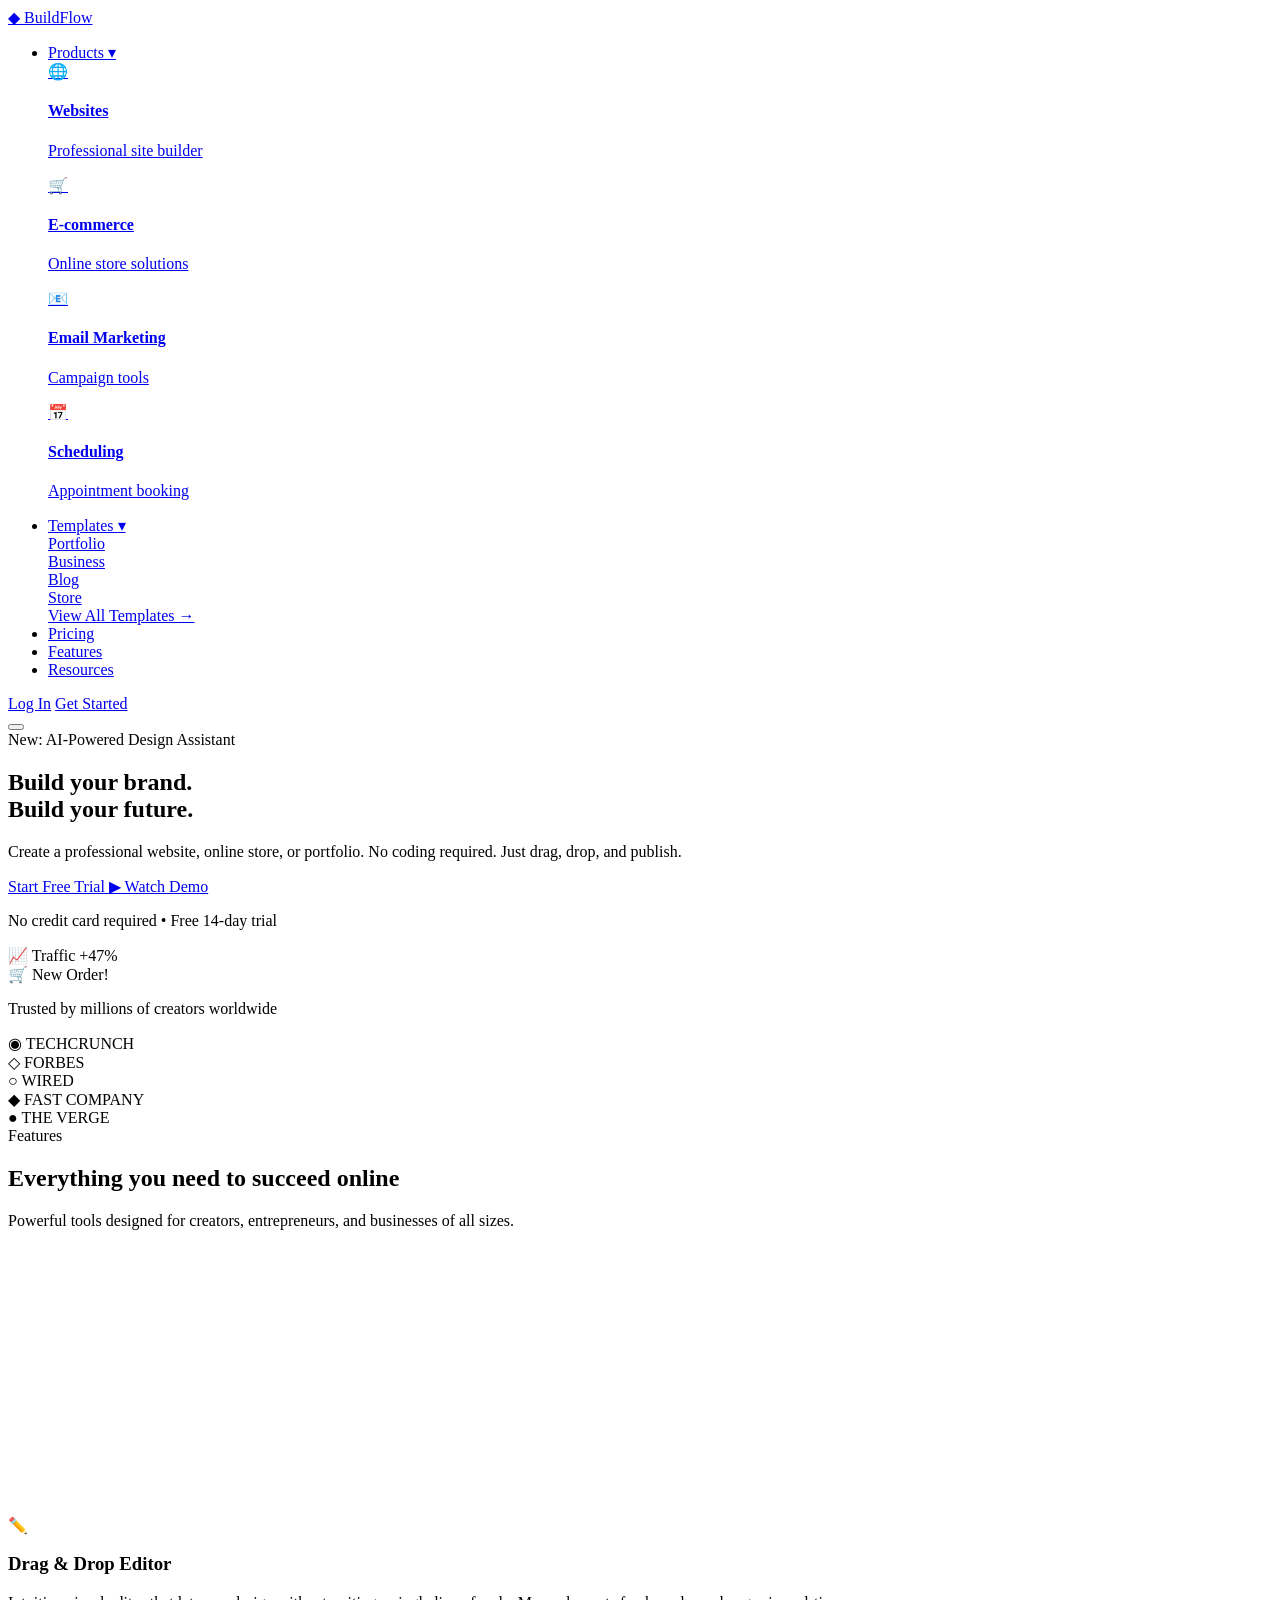
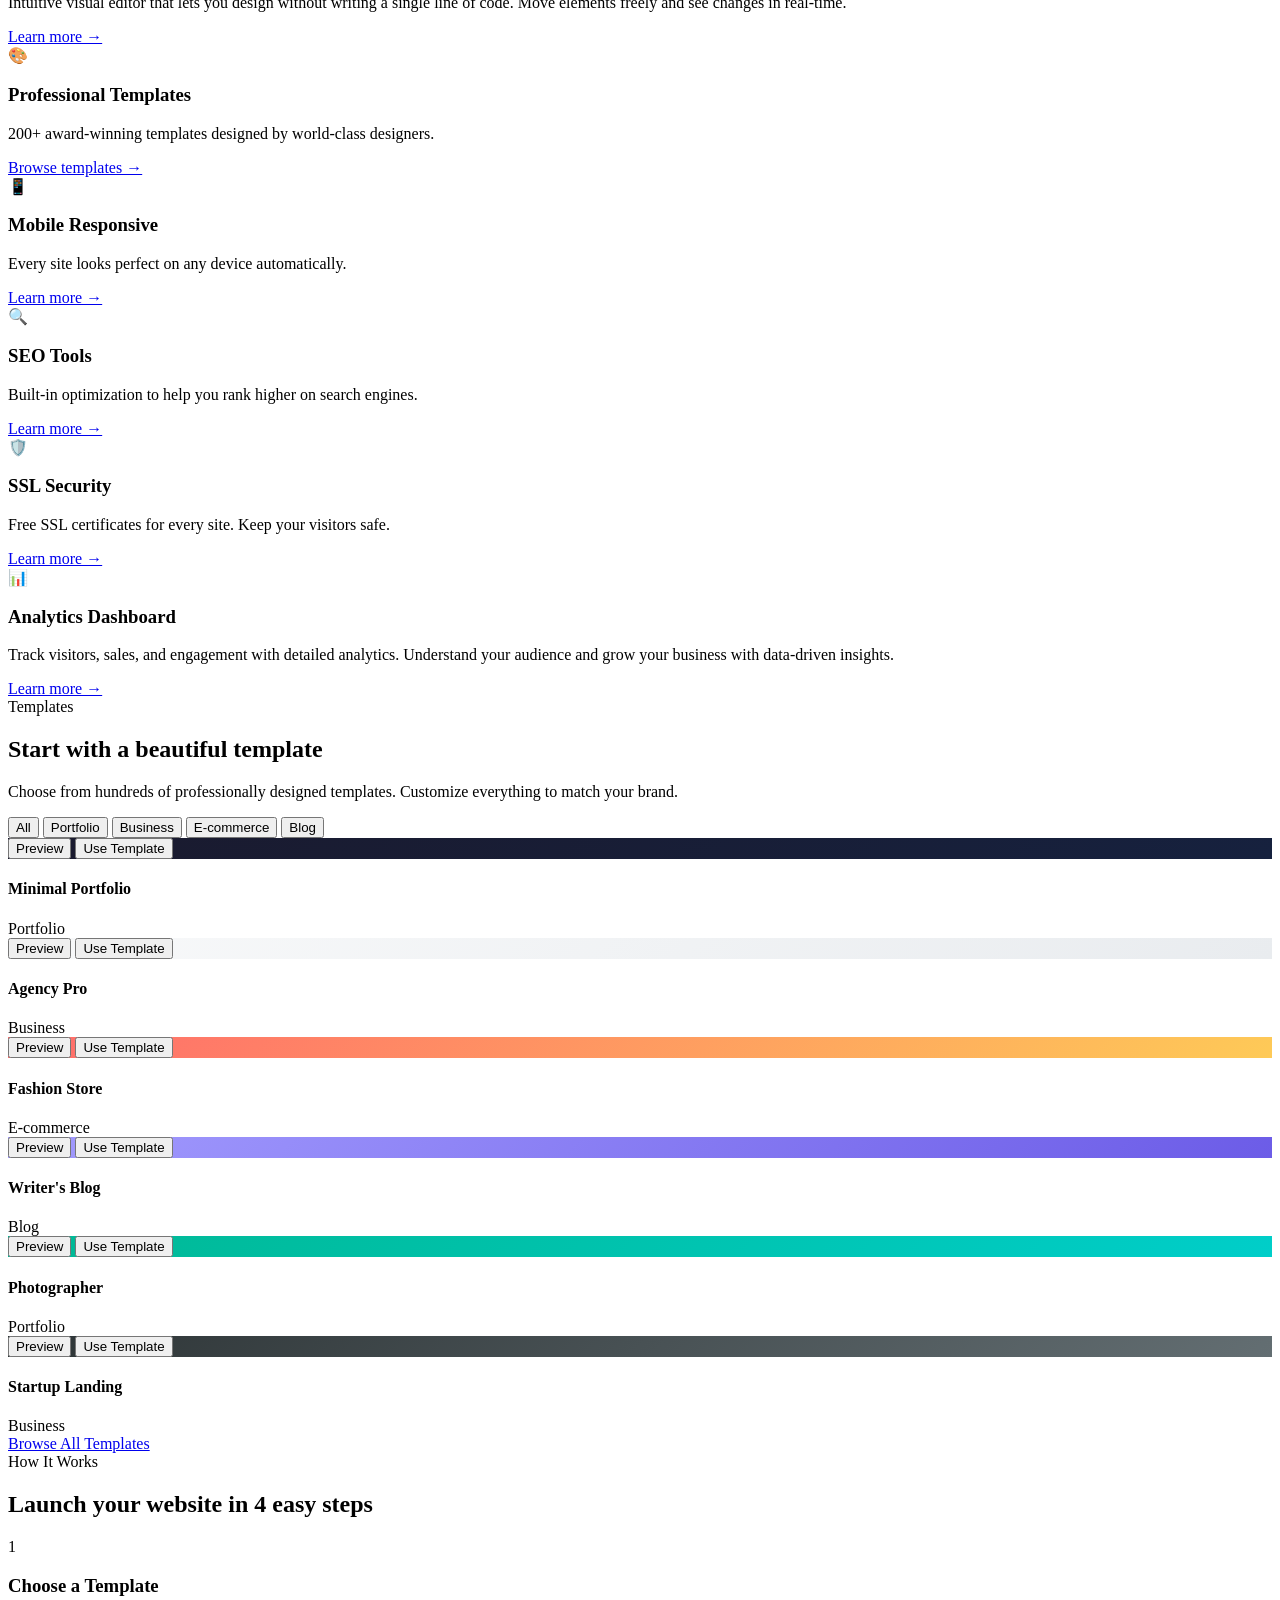
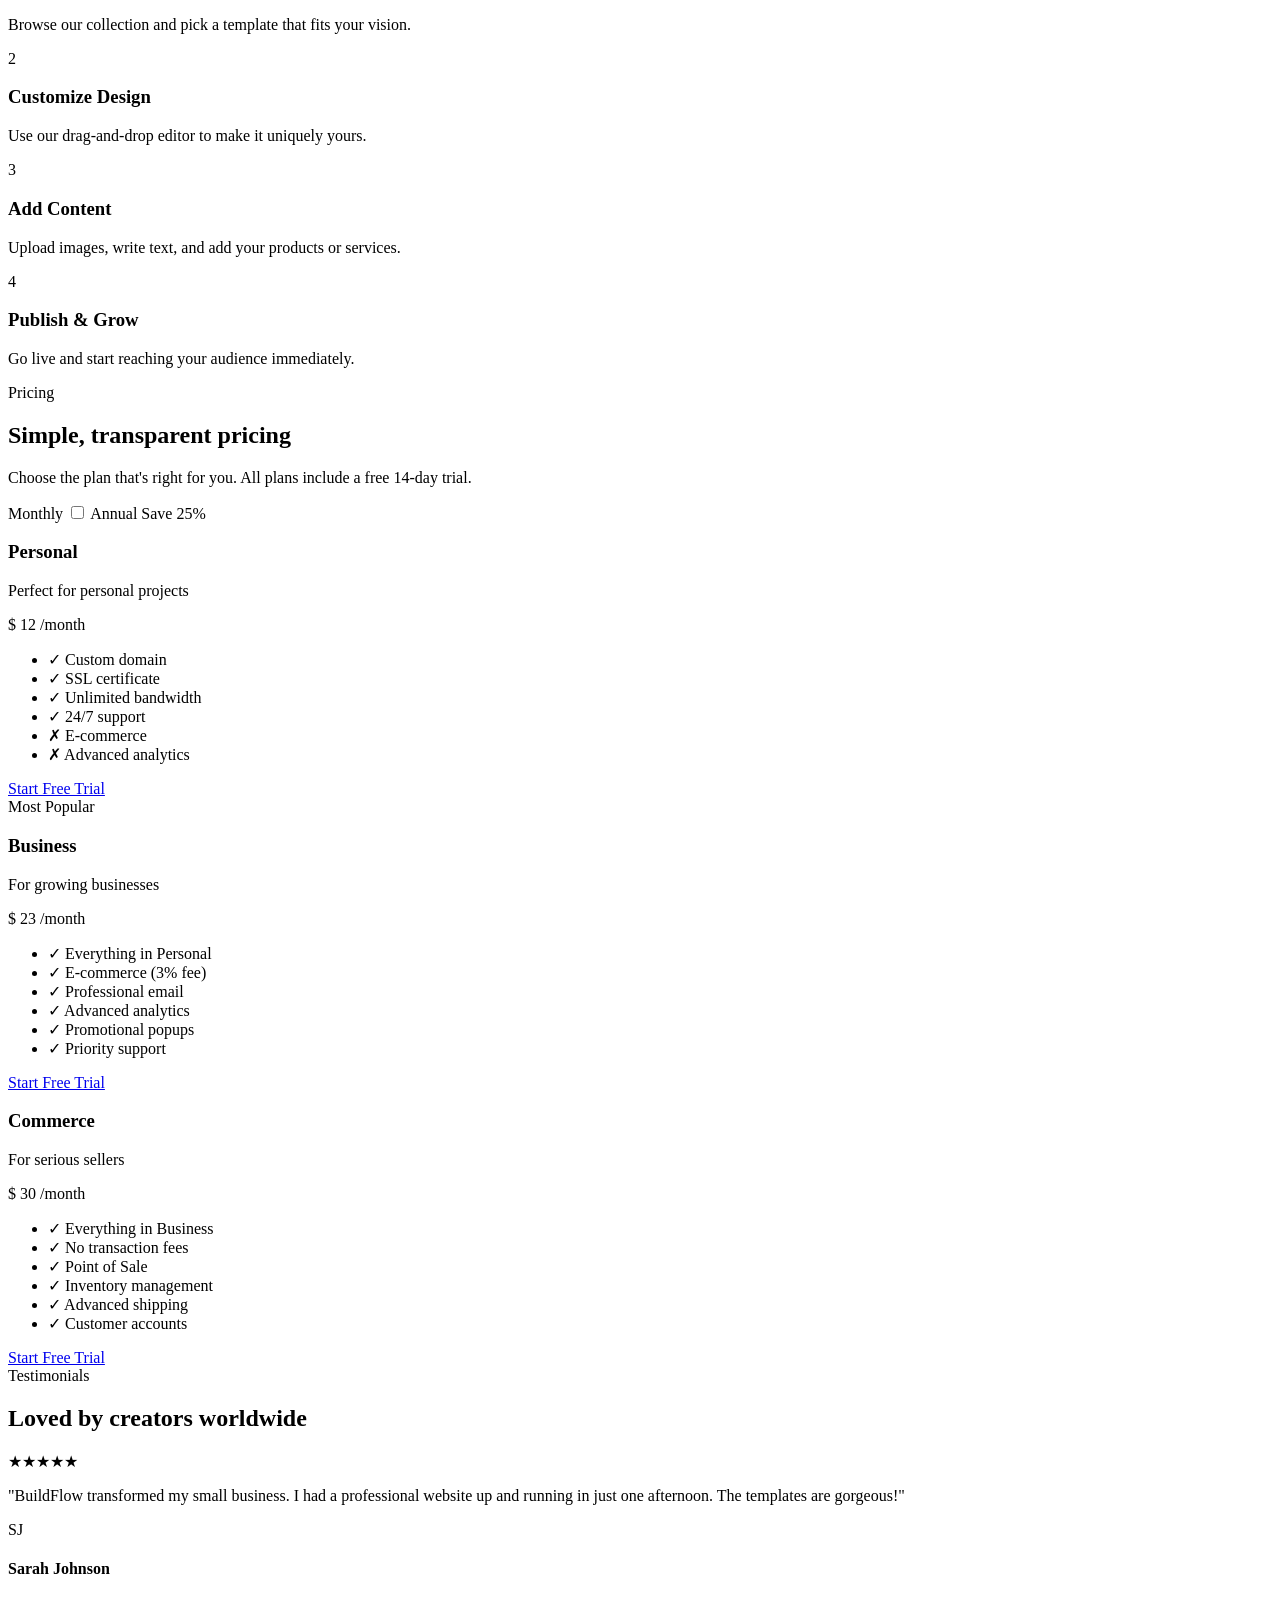
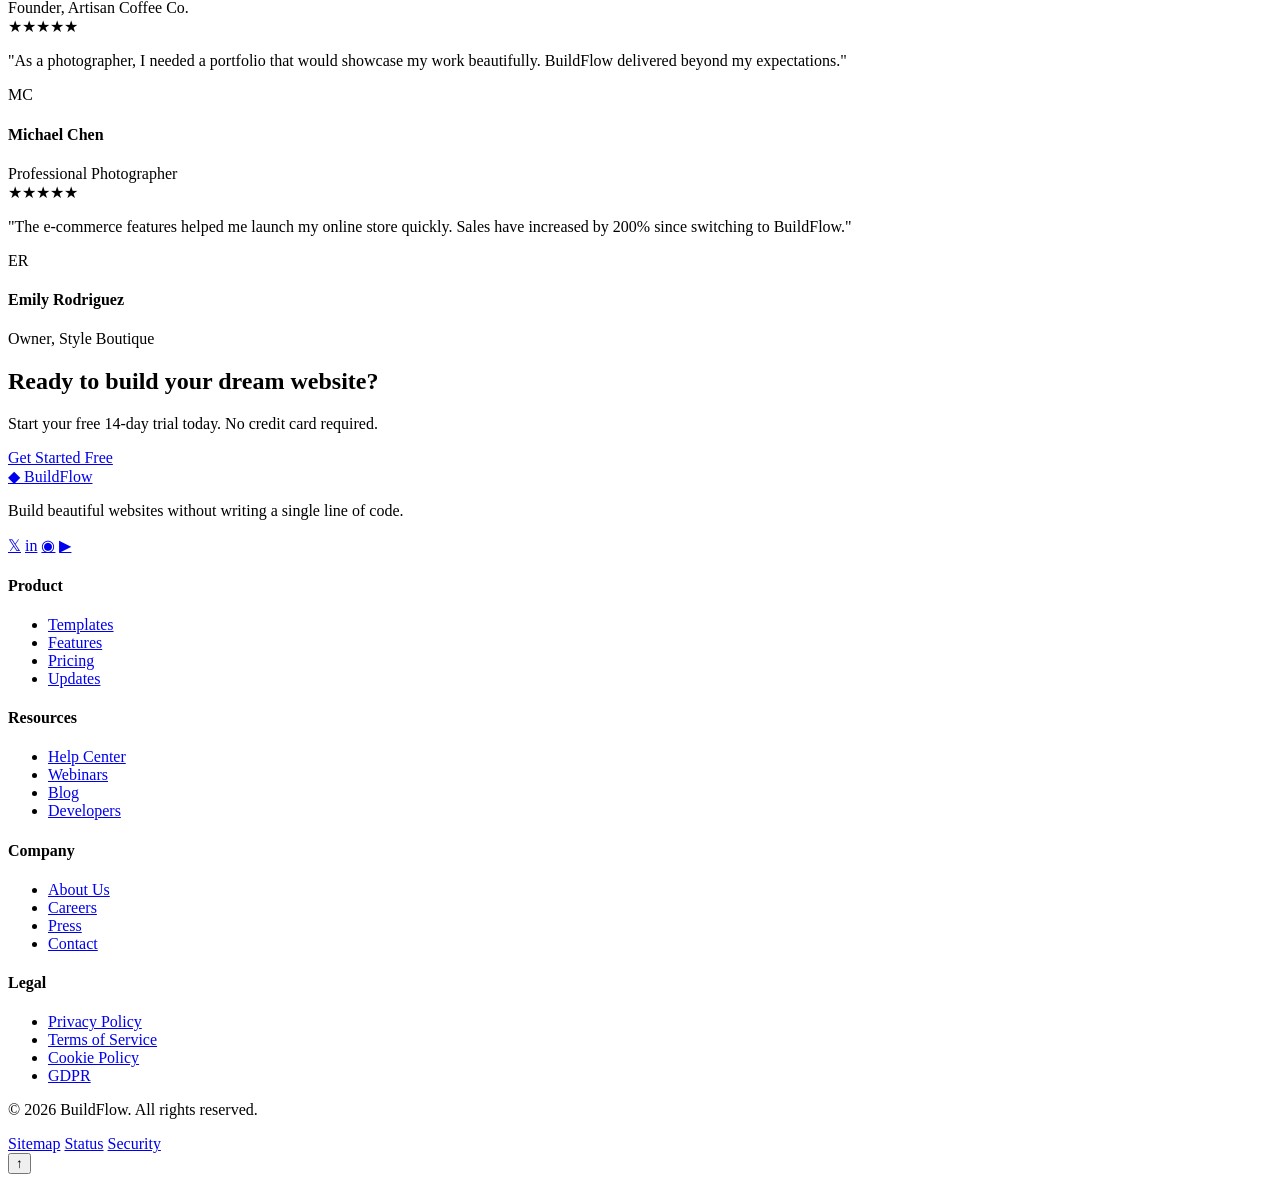
==== index.html @ 5affc34e "Add files via upload" ====
<!DOCTYPE html>
<html lang="en">
<head>
    <meta charset="UTF-8">
    <meta name="viewport" content="width=device-width, initial-scale=1.0">
    <title>BuildFlow — Create Your Website</title>
    <link rel="stylesheet" href="css/styles.css">
    <link rel="preconnect" href="https://fonts.googleapis.com">
    <link rel="preconnect" href="https://fonts.gstatic.com" crossorigin>
    <link href="https://fonts.googleapis.com/css2?family=Inter:wght@300;400;500;600;700;800&display=swap" rel="stylesheet">
</head>
<body>
    <!-- Navigation -->
    <nav class="navbar" id="navbar">
        <div class="nav-container">
            <a href="#" class="logo">
                <span class="logo-icon">◆</span>
                BuildFlow
            </a>
            <ul class="nav-menu" id="nav-menu">
                <li class="nav-item has-dropdown">
                    <a href="#products">Products <span class="arrow">▾</span></a>
                    <div class="dropdown">
                        <div class="dropdown-grid">
                            <a href="#" class="dropdown-item">
                                <span class="dropdown-icon">🌐</span>
                                <div>
                                    <h4>Websites</h4>
                                    <p>Professional site builder</p>
                                </div>
                            </a>
                            <a href="#" class="dropdown-item">
                                <span class="dropdown-icon">🛒</span>
                                <div>
                                    <h4>E-commerce</h4>
                                    <p>Online store solutions</p>
                                </div>
                            </a>
                            <a href="#" class="dropdown-item">
                                <span class="dropdown-icon">📧</span>
                                <div>
                                    <h4>Email Marketing</h4>
                                    <p>Campaign tools</p>
                                </div>
                            </a>
                            <a href="#" class="dropdown-item">
                                <span class="dropdown-icon">📅</span>
                                <div>
                                    <h4>Scheduling</h4>
                                    <p>Appointment booking</p>
                                </div>
                            </a>
                        </div>
                    </div>
                </li>
                <li class="nav-item has-dropdown">
                    <a href="#templates">Templates <span class="arrow">▾</span></a>
                    <div class="dropdown dropdown-templates">
                        <div class="dropdown-grid templates-grid">
                            <a href="#" class="template-thumb">
                                <div class="thumb-img" style="background: linear-gradient(135deg, #667eea, #764ba2);"></div>
                                <span>Portfolio</span>
                            </a>
                            <a href="#" class="template-thumb">
                                <div class="thumb-img" style="background: linear-gradient(135deg, #f093fb, #f5576c);"></div>
                                <span>Business</span>
                            </a>
                            <a href="#" class="template-thumb">
                                <div class="thumb-img" style="background: linear-gradient(135deg, #4facfe, #00f2fe);"></div>
                                <span>Blog</span>
                            </a>
                            <a href="#" class="template-thumb">
                                <div class="thumb-img" style="background: linear-gradient(135deg, #43e97b, #38f9d7);"></div>
                                <span>Store</span>
                            </a>
                        </div>
                        <a href="#templates" class="dropdown-view-all">View All Templates →</a>
                    </div>
                </li>
                <li class="nav-item"><a href="#pricing">Pricing</a></li>
                <li class="nav-item"><a href="#features">Features</a></li>
                <li class="nav-item"><a href="#resources">Resources</a></li>
            </ul>
            <div class="nav-actions">
                <a href="#" class="btn-text">Log In</a>
                <a href="#" class="btn-primary">Get Started</a>
            </div>
            <button class="mobile-toggle" id="mobile-toggle" aria-label="Toggle menu">
                <span></span>
                <span></span>
                <span></span>
            </button>
        </div>
    </nav>

    <!-- Hero Section -->
    <section class="hero" id="hero">
        <div class="hero-bg">
            <div class="hero-gradient"></div>
            <div class="hero-shapes">
                <div class="shape shape-1"></div>
                <div class="shape shape-2"></div>
                <div class="shape shape-3"></div>
            </div>
        </div>
        <div class="hero-container">
            <div class="hero-content">
                <div class="hero-badge">
                    <span class="badge-dot"></span>
                    New: AI-Powered Design Assistant
                </div>
                <h1 class="hero-title">
                    Build your brand.<br>
                    <span class="gradient-text">Build your future.</span>
                </h1>
                <p class="hero-subtitle">
                    Create a professional website, online store, or portfolio. 
                    No coding required. Just drag, drop, and publish.
                </p>
                <div class="hero-cta">
                    <a href="#" class="btn-primary btn-large">
                        Start Free Trial
                    </a>
                    <a href="#" class="btn-secondary btn-large">
                        <span class="play-icon">▶</span> Watch Demo
                    </a>
                </div>
                <p class="hero-note">No credit card required • Free 14-day trial</p>
            </div>
            <div class="hero-visual">
                <div class="browser-mockup">
                    <div class="browser-header">
                        <div class="browser-dots">
                            <span></span><span></span><span></span>
                        </div>
                        <div class="browser-address"></div>
                    </div>
                    <div class="browser-content">
                        <div class="demo-site">
                            <div class="demo-nav"></div>
                            <div class="demo-hero"></div>
                            <div class="demo-grid">
                                <div class="demo-card"></div>
                                <div class="demo-card"></div>
                                <div class="demo-card"></div>
                            </div>
                        </div>
                    </div>
                </div>
                <div class="floating-card card-1">
                    <span class="card-icon">📈</span>
                    <span class="card-text">Traffic +47%</span>
                </div>
                <div class="floating-card card-2">
                    <span class="card-icon">🛒</span>
                    <span class="card-text">New Order!</span>
                </div>
            </div>
        </div>
        <div class="scroll-indicator">
            <div class="mouse">
                <div class="wheel"></div>
            </div>
        </div>
    </section>

    <!-- Brands Section -->
    <section class="brands">
        <div class="container">
            <p class="brands-title">Trusted by millions of creators worldwide</p>
            <div class="brands-grid">
                <div class="brand-item">
                    <span class="brand-logo">◉ TECHCRUNCH</span>
                </div>
                <div class="brand-item">
                    <span class="brand-logo">◇ FORBES</span>
                </div>
                <div class="brand-item">
                    <span class="brand-logo">○ WIRED</span>
                </div>
                <div class="brand-item">
                    <span class="brand-logo">◆ FAST COMPANY</span>
                </div>
                <div class="brand-item">
                    <span class="brand-logo">● THE VERGE</span>
                </div>
            </div>
        </div>
    </section>

    <!-- Features Section -->
    <section class="features" id="features">
        <div class="container">
            <div class="section-header">
                <span class="section-label">Features</span>
                <h2 class="section-title">Everything you need to succeed online</h2>
                <p class="section-subtitle">
                    Powerful tools designed for creators, entrepreneurs, and businesses of all sizes.
                </p>
            </div>
            <div class="features-grid">
                <div class="feature-card feature-large">
                    <div class="feature-visual">
                        <div class="visual-editor">
                            <div class="editor-sidebar"></div>
                            <div class="editor-canvas">
                                <div class="canvas-block" style="height: 40px;"></div>
                                <div class="canvas-block" style="height: 80px; width: 60%;"></div>
                                <div class="canvas-block" style="height: 120px;"></div>
                                <div class="canvas-block" style="height: 30px; width: 40%;"></div>
                            </div>
                        </div>
                    </div>
                    <div class="feature-content">
                        <span class="feature-icon">✏️</span>
                        <h3>Drag & Drop Editor</h3>
                        <p>Intuitive visual editor that lets you design without writing a single line of code. Move elements freely and see changes in real-time.</p>
                        <a href="#" class="feature-link">Learn more →</a>
                    </div>
                </div>
                <div class="feature-card">
                    <div class="feature-icon">🎨</div>
                    <h3>Professional Templates</h3>
                    <p>200+ award-winning templates designed by world-class designers.</p>
                    <a href="#" class="feature-link">Browse templates →</a>
                </div>
                <div class="feature-card">
                    <div class="feature-icon">📱</div>
                    <h3>Mobile Responsive</h3>
                    <p>Every site looks perfect on any device automatically.</p>
                    <a href="#" class="feature-link">Learn more →</a>
                </div>
                <div class="feature-card">
                    <div class="feature-icon">🔍</div>
                    <h3>SEO Tools</h3>
                    <p>Built-in optimization to help you rank higher on search engines.</p>
                    <a href="#" class="feature-link">Learn more →</a>
                </div>
                <div class="feature-card">
                    <div class="feature-icon">🛡️</div>
                    <h3>SSL Security</h3>
                    <p>Free SSL certificates for every site. Keep your visitors safe.</p>
                    <a href="#" class="feature-link">Learn more →</a>
                </div>
                <div class="feature-card feature-large">
                    <div class="feature-content">
                        <span class="feature-icon">📊</span>
                        <h3>Analytics Dashboard</h3>
                        <p>Track visitors, sales, and engagement with detailed analytics. Understand your audience and grow your business with data-driven insights.</p>
                        <a href="#" class="feature-link">Learn more →</a>
                    </div>
                    <div class="feature-visual">
                        <div class="analytics-preview">
                            <div class="analytics-header">
                                <span></span><span></span><span></span>
                            </div>
                            <div class="analytics-chart">
                                <div class="bar" style="height: 40%;"></div>
                                <div class="bar" style="height: 60%;"></div>
                                <div class="bar" style="height: 45%;"></div>
                                <div class="bar" style="height: 80%;"></div>
                                <div class="bar" style="height: 65%;"></div>
                                <div class="bar" style="height: 90%;"></div>
                                <div class="bar" style="height: 75%;"></div>
                            </div>
                        </div>
                    </div>
                </div>
            </div>
        </div>
    </section>

    <!-- Templates Section -->
    <section class="templates" id="templates">
        <div class="container">
            <div class="section-header">
                <span class="section-label">Templates</span>
                <h2 class="section-title">Start with a beautiful template</h2>
                <p class="section-subtitle">
                    Choose from hundreds of professionally designed templates. Customize everything to match your brand.
                </p>
            </div>
            <div class="templates-filter">
                <button class="filter-btn active" data-filter="all">All</button>
                <button class="filter-btn" data-filter="portfolio">Portfolio</button>
                <button class="filter-btn" data-filter="business">Business</button>
                <button class="filter-btn" data-filter="ecommerce">E-commerce</button>
                <button class="filter-btn" data-filter="blog">Blog</button>
            </div>
            <div class="templates-grid">
                <div class="template-card" data-category="portfolio">
                    <div class="template-preview" style="background: linear-gradient(135deg, #1a1a2e, #16213e);">
                        <div class="template-overlay">
                            <button class="btn-preview">Preview</button>
                            <button class="btn-use">Use Template</button>
                        </div>
                    </div>
                    <div class="template-info">
                        <h4>Minimal Portfolio</h4>
                        <span>Portfolio</span>
                    </div>
                </div>
                <div class="template-card" data-category="business">
                    <div class="template-preview" style="background: linear-gradient(135deg, #f8f9fa, #e9ecef);">
                        <div class="template-overlay">
                            <button class="btn-preview">Preview</button>
                            <button class="btn-use">Use Template</button>
                        </div>
                    </div>
                    <div class="template-info">
                        <h4>Agency Pro</h4>
                        <span>Business</span>
                    </div>
                </div>
                <div class="template-card" data-category="ecommerce">
                    <div class="template-preview" style="background: linear-gradient(135deg, #ff6b6b, #feca57);">
                        <div class="template-overlay">
                            <button class="btn-preview">Preview</button>
                            <button class="btn-use">Use Template</button>
                        </div>
                    </div>
                    <div class="template-info">
                        <h4>Fashion Store</h4>
                        <span>E-commerce</span>
                    </div>
                </div>
                <div class="template-card" data-category="blog">
                    <div class="template-preview" style="background: linear-gradient(135deg, #a29bfe, #6c5ce7);">
                        <div class="template-overlay">
                            <button class="btn-preview">Preview</button>
                            <button class="btn-use">Use Template</button>
                        </div>
                    </div>
                    <div class="template-info">
                        <h4>Writer's Blog</h4>
                        <span>Blog</span>
                    </div>
                </div>
                <div class="template-card" data-category="portfolio">
                    <div class="template-preview" style="background: linear-gradient(135deg, #00b894, #00cec9);">
                        <div class="template-overlay">
                            <button class="btn-preview">Preview</button>
                            <button class="btn-use">Use Template</button>
                        </div>
                    </div>
                    <div class="template-info">
                        <h4>Photographer</h4>
                        <span>Portfolio</span>
                    </div>
                </div>
                <div class="template-card" data-category="business">
                    <div class="template-preview" style="background: linear-gradient(135deg, #2d3436, #636e72);">
                        <div class="template-overlay">
                            <button class="btn-preview">Preview</button>
                            <button class="btn-use">Use Template</button>
                        </div>
                    </div>
                    <div class="template-info">
                        <h4>Startup Landing</h4>
                        <span>Business</span>
                    </div>
                </div>
            </div>
            <div class="templates-cta">
                <a href="#" class="btn-secondary btn-large">Browse All Templates</a>
            </div>
        </div>
    </section>

    <!-- How It Works -->
    <section class="how-it-works">
        <div class="container">
            <div class="section-header">
                <span class="section-label">How It Works</span>
                <h2 class="section-title">Launch your website in 4 easy steps</h2>
            </div>
            <div class="steps-grid">
                <div class="step-card">
                    <div class="step-number">1</div>
                    <h3>Choose a Template</h3>
                    <p>Browse our collection and pick a template that fits your vision.</p>
                </div>
                <div class="step-card">
                    <div class="step-number">2</div>
                    <h3>Customize Design</h3>
                    <p>Use our drag-and-drop editor to make it uniquely yours.</p>
                </div>
                <div class="step-card">
                    <div class="step-number">3</div>
                    <h3>Add Content</h3>
                    <p>Upload images, write text, and add your products or services.</p>
                </div>
                <div class="step-card">
                    <div class="step-number">4</div>
                    <h3>Publish & Grow</h3>
                    <p>Go live and start reaching your audience immediately.</p>
                </div>
            </div>
        </div>
    </section>

    <!-- Pricing Section -->
    <section class="pricing" id="pricing">
        <div class="container">
            <div class="section-header">
                <span class="section-label">Pricing</span>
                <h2 class="section-title">Simple, transparent pricing</h2>
                <p class="section-subtitle">
                    Choose the plan that's right for you. All plans include a free 14-day trial.
                </p>
            </div>
            <div class="pricing-toggle">
                <span class="toggle-label">Monthly</span>
                <label class="toggle-switch">
                    <input type="checkbox" id="billing-toggle">
                    <span class="toggle-slider"></span>
                </label>
                <span class="toggle-label">Annual <span class="save-badge">Save 25%</span></span>
            </div>
            <div class="pricing-grid">
                <div class="pricing-card">
                    <div class="pricing-header">
                        <h3>Personal</h3>
                        <p>Perfect for personal projects</p>
                    </div>
                    <div class="pricing-price">
                        <span class="currency">$</span>
                        <span class="amount" data-monthly="16" data-annual="12">12</span>
                        <span class="period">/month</span>
                    </div>
                    <ul class="pricing-features">
                        <li><span class="check">✓</span> Custom domain</li>
                        <li><span class="check">✓</span> SSL certificate</li>
                        <li><span class="check">✓</span> Unlimited bandwidth</li>
                        <li><span class="check">✓</span> 24/7 support</li>
                        <li class="disabled"><span class="x">✗</span> E-commerce</li>
                        <li class="disabled"><span class="x">✗</span> Advanced analytics</li>
                    </ul>
                    <a href="#" class="btn-outline btn-full">Start Free Trial</a>
                </div>
                <div class="pricing-card popular">
                    <div class="popular-badge">Most Popular</div>
                    <div class="pricing-header">
                        <h3>Business</h3>
                        <p>For growing businesses</p>
                    </div>
                    <div class="pricing-price">
                        <span class="currency">$</span>
                        <span class="amount" data-monthly="26" data-annual="23">23</span>
                        <span class="period">/month</span>
                    </div>
                    <ul class="pricing-features">
                        <li><span class="check">✓</span> Everything in Personal</li>
                        <li><span class="check">✓</span> E-commerce (3% fee)</li>
                        <li><span class="check">✓</span> Professional email</li>
                        <li><span class="check">✓</span> Advanced analytics</li>
                        <li><span class="check">✓</span> Promotional popups</li>
                        <li><span class="check">✓</span> Priority support</li>
                    </ul>
                    <a href="#" class="btn-primary btn-full">Start Free Trial</a>
                </div>
                <div class="pricing-card">
                    <div class="pricing-header">
                        <h3>Commerce</h3>
                        <p>For serious sellers</p>
                    </div>
                    <div class="pricing-price">
                        <span class="currency">$</span>
                        <span class="amount" data-monthly="40" data-annual="30">30</span>
                        <span class="period">/month</span>
                    </div>
                    <ul class="pricing-features">
                        <li><span class="check">✓</span> Everything in Business</li>
                        <li><span class="check">✓</span> No transaction fees</li>
                        <li><span class="check">✓</span> Point of Sale</li>
                        <li><span class="check">✓</span> Inventory management</li>
                        <li><span class="check">✓</span> Advanced shipping</li>
                        <li><span class="check">✓</span> Customer accounts</li>
                    </ul>
                    <a href="#" class="btn-outline btn-full">Start Free Trial</a>
                </div>
            </div>
        </div>
    </section>

    <!-- Testimonials -->
    <section class="testimonials">
        <div class="container">
            <div class="section-header">
                <span class="section-label">Testimonials</span>
                <h2 class="section-title">Loved by creators worldwide</h2>
            </div>
            <div class="testimonials-slider" id="testimonials-slider">
                <div class="testimonial-card active">
                    <div class="testimonial-content">
                        <div class="stars">★★★★★</div>
                        <p>"BuildFlow transformed my small business. I had a professional website up and running in just one afternoon. The templates are gorgeous!"</p>
                    </div>
                    <div class="testimonial-author">
                        <div class="author-avatar">SJ</div>
                        <div class="author-info">
                            <h4>Sarah Johnson</h4>
                            <span>Founder, Artisan Coffee Co.</span>
                        </div>
                    </div>
                </div>
                <div class="testimonial-card">
                    <div class="testimonial-content">
                        <div class="stars">★★★★★</div>
                        <p>"As a photographer, I needed a portfolio that would showcase my work beautifully. BuildFlow delivered beyond my expectations."</p>
                    </div>
                    <div class="testimonial-author">
                        <div class="author-avatar">MC</div>
                        <div class="author-info">
                            <h4>Michael Chen</h4>
                            <span>Professional Photographer</span>
                        </div>
                    </div>
                </div>
                <div class="testimonial-card">
                    <div class="testimonial-content">
                        <div class="stars">★★★★★</div>
                        <p>"The e-commerce features helped me launch my online store quickly. Sales have increased by 200% since switching to BuildFlow."</p>
                    </div>
                    <div class="testimonial-author">
                        <div class="author-avatar">ER</div>
                        <div class="author-info">
                            <h4>Emily Rodriguez</h4>
                            <span>Owner, Style Boutique</span>
                        </div>
                    </div>
                </div>
            </div>
            <div class="testimonial-dots">
                <span class="dot active" data-index="0"></span>
                <span class="dot" data-index="1"></span>
                <span class="dot" data-index="2"></span>
            </div>
        </div>
    </section>

    <!-- CTA Section -->
    <section class="cta-section">
        <div class="container">
            <div class="cta-content">
                <h2>Ready to build your dream website?</h2>
                <p>Start your free 14-day trial today. No credit card required.</p>
                <a href="#" class="btn-primary btn-large">Get Started Free</a>
            </div>
        </div>
    </section>

    <!-- Footer -->
    <footer class="footer">
        <div class="container">
            <div class="footer-grid">
                <div class="footer-brand">
                    <a href="#" class="logo">
                        <span class="logo-icon">◆</span>
                        BuildFlow
                    </a>
                    <p>Build beautiful websites without writing a single line of code.</p>
                    <div class="social-links">
                        <a href="#" aria-label="Twitter">𝕏</a>
                        <a href="#" aria-label="LinkedIn">in</a>
                        <a href="#" aria-label="Instagram">◉</a>
                        <a href="#" aria-label="YouTube">▶</a>
                    </div>
                </div>
                <div class="footer-links">
                    <h4>Product</h4>
                    <ul>
                        <li><a href="#">Templates</a></li>
                        <li><a href="#">Features</a></li>
                        <li><a href="#">Pricing</a></li>
                        <li><a href="#">Updates</a></li>
                    </ul>
                </div>
                <div class="footer-links">
                    <h4>Resources</h4>
                    <ul>
                        <li><a href="#">Help Center</a></li>
                        <li><a href="#">Webinars</a></li>
                        <li><a href="#">Blog</a></li>
                        <li><a href="#">Developers</a></li>
                    </ul>
                </div>
                <div class="footer-links">
                    <h4>Company</h4>
                    <ul>
                        <li><a href="#">About Us</a></li>
                        <li><a href="#">Careers</a></li>
                        <li><a href="#">Press</a></li>
                        <li><a href="#">Contact</a></li>
                    </ul>
                </div>
                <div class="footer-links">
                    <h4>Legal</h4>
                    <ul>
                        <li><a href="#">Privacy Policy</a></li>
                        <li><a href="#">Terms of Service</a></li>
                        <li><a href="#">Cookie Policy</a></li>
                        <li><a href="#">GDPR</a></li>
                    </ul>
                </div>
            </div>
            <div class="footer-bottom">
                <p>&copy; 2026 BuildFlow. All rights reserved.</p>
                <div class="footer-bottom-links">
                    <a href="#">Sitemap</a>
                    <a href="#">Status</a>
                    <a href="#">Security</a>
                </div>
            </div>
        </div>
    </footer>

    <!-- Back to Top Button -->
    <button class="back-to-top" id="back-to-top" aria-label="Back to top">↑</button>

    <script src="js/main.js"></script>
</body>
</html>
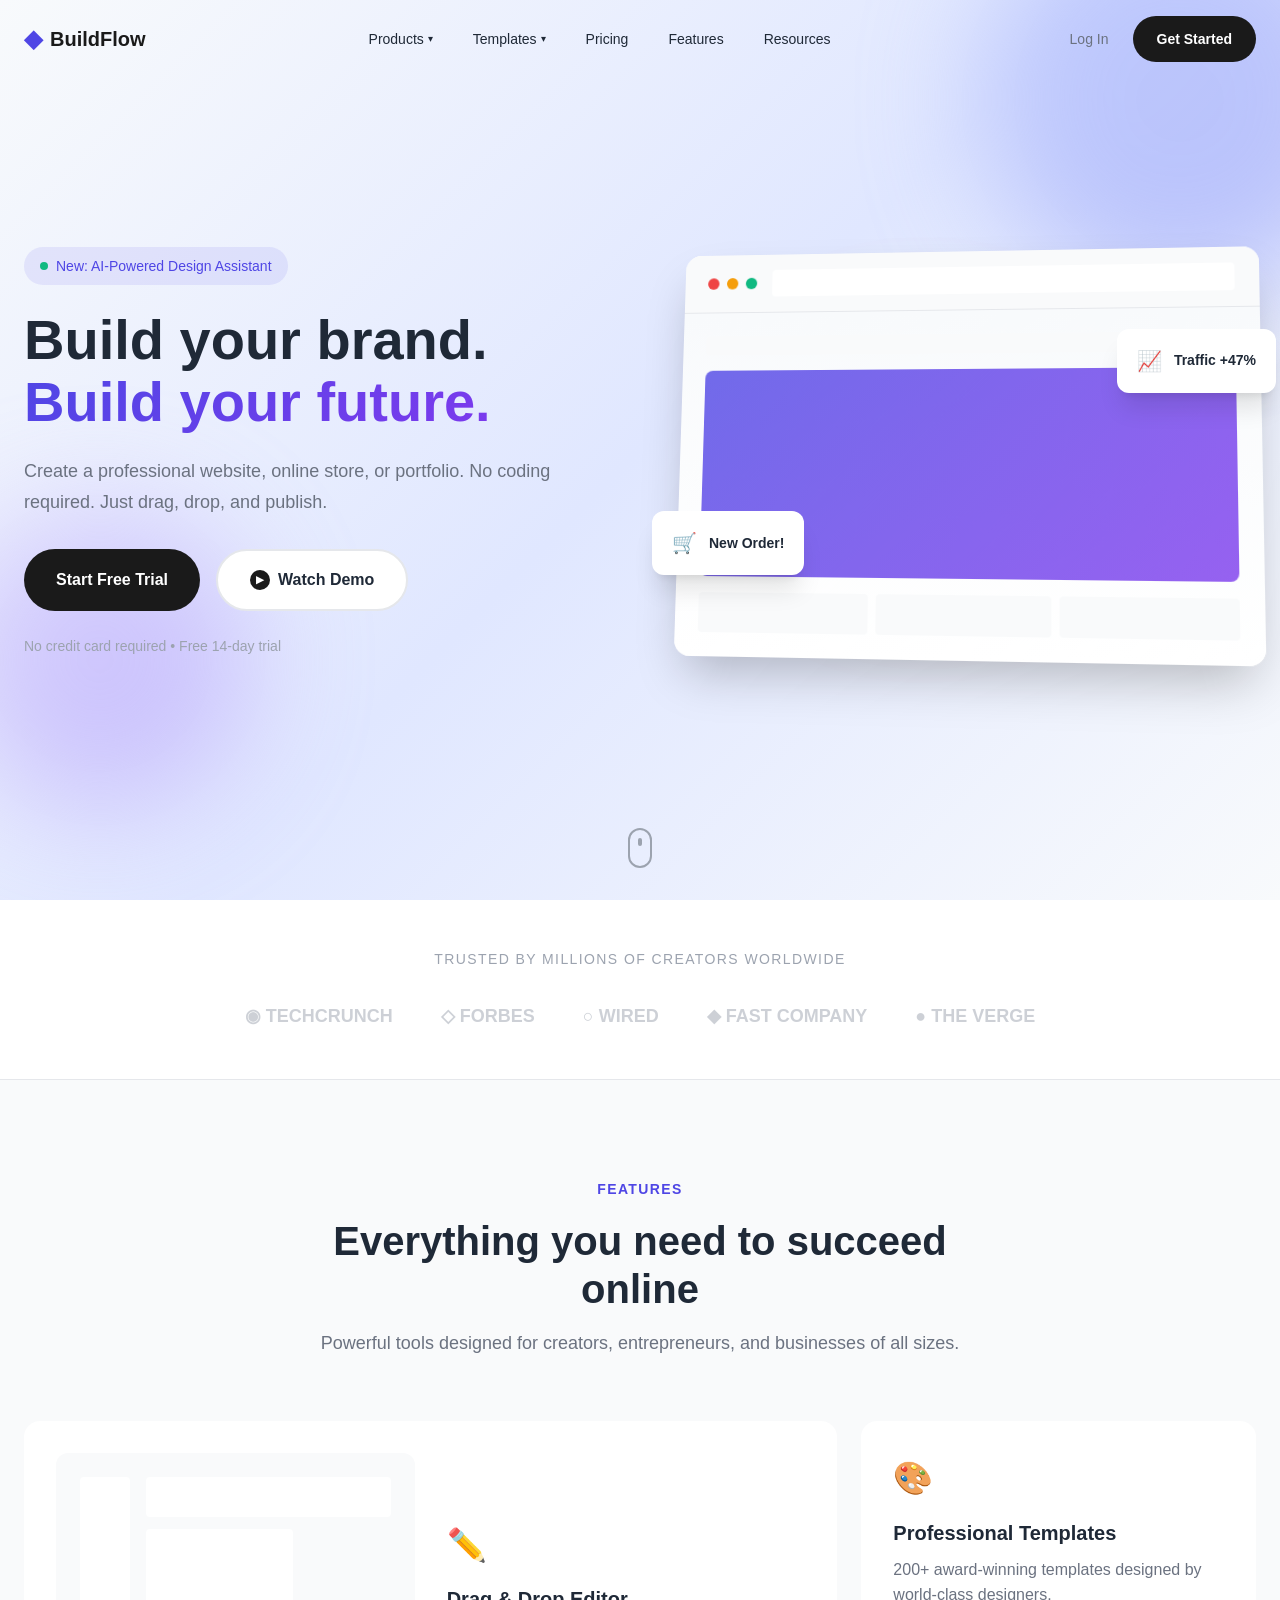
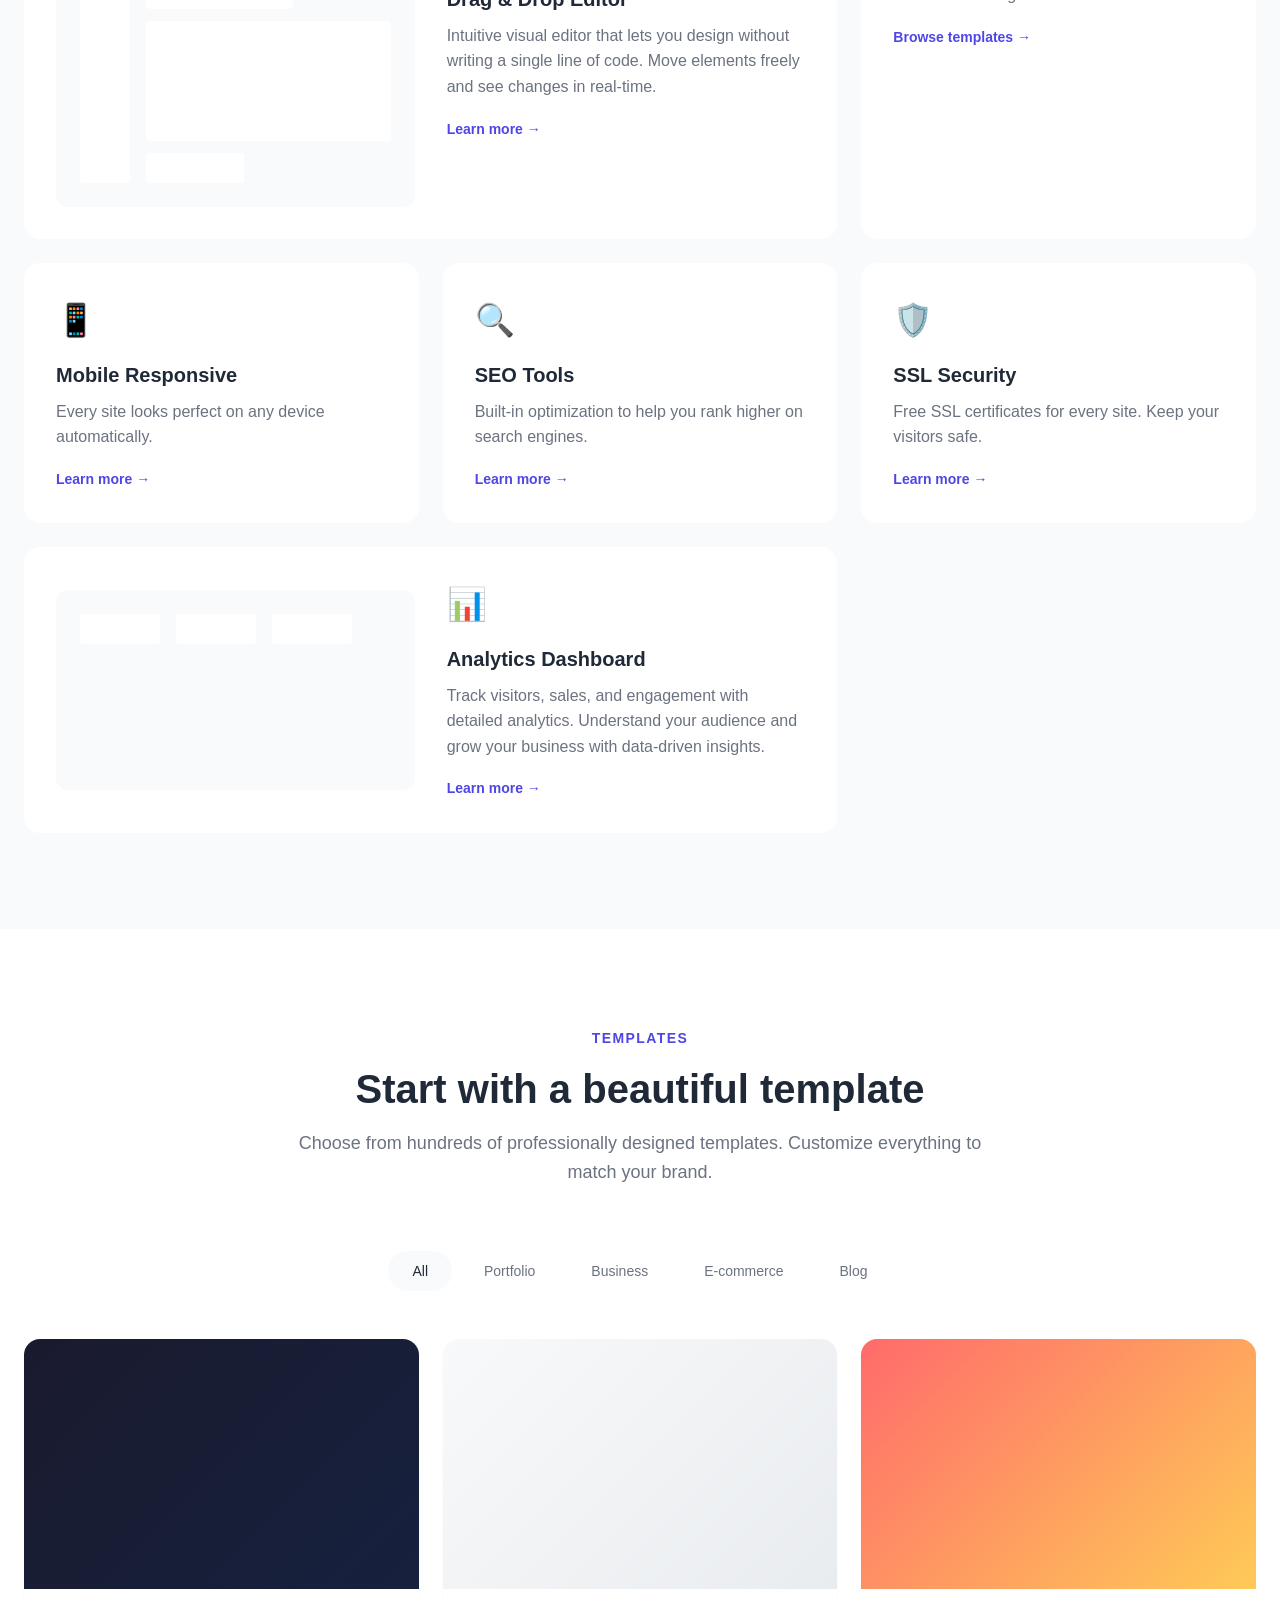
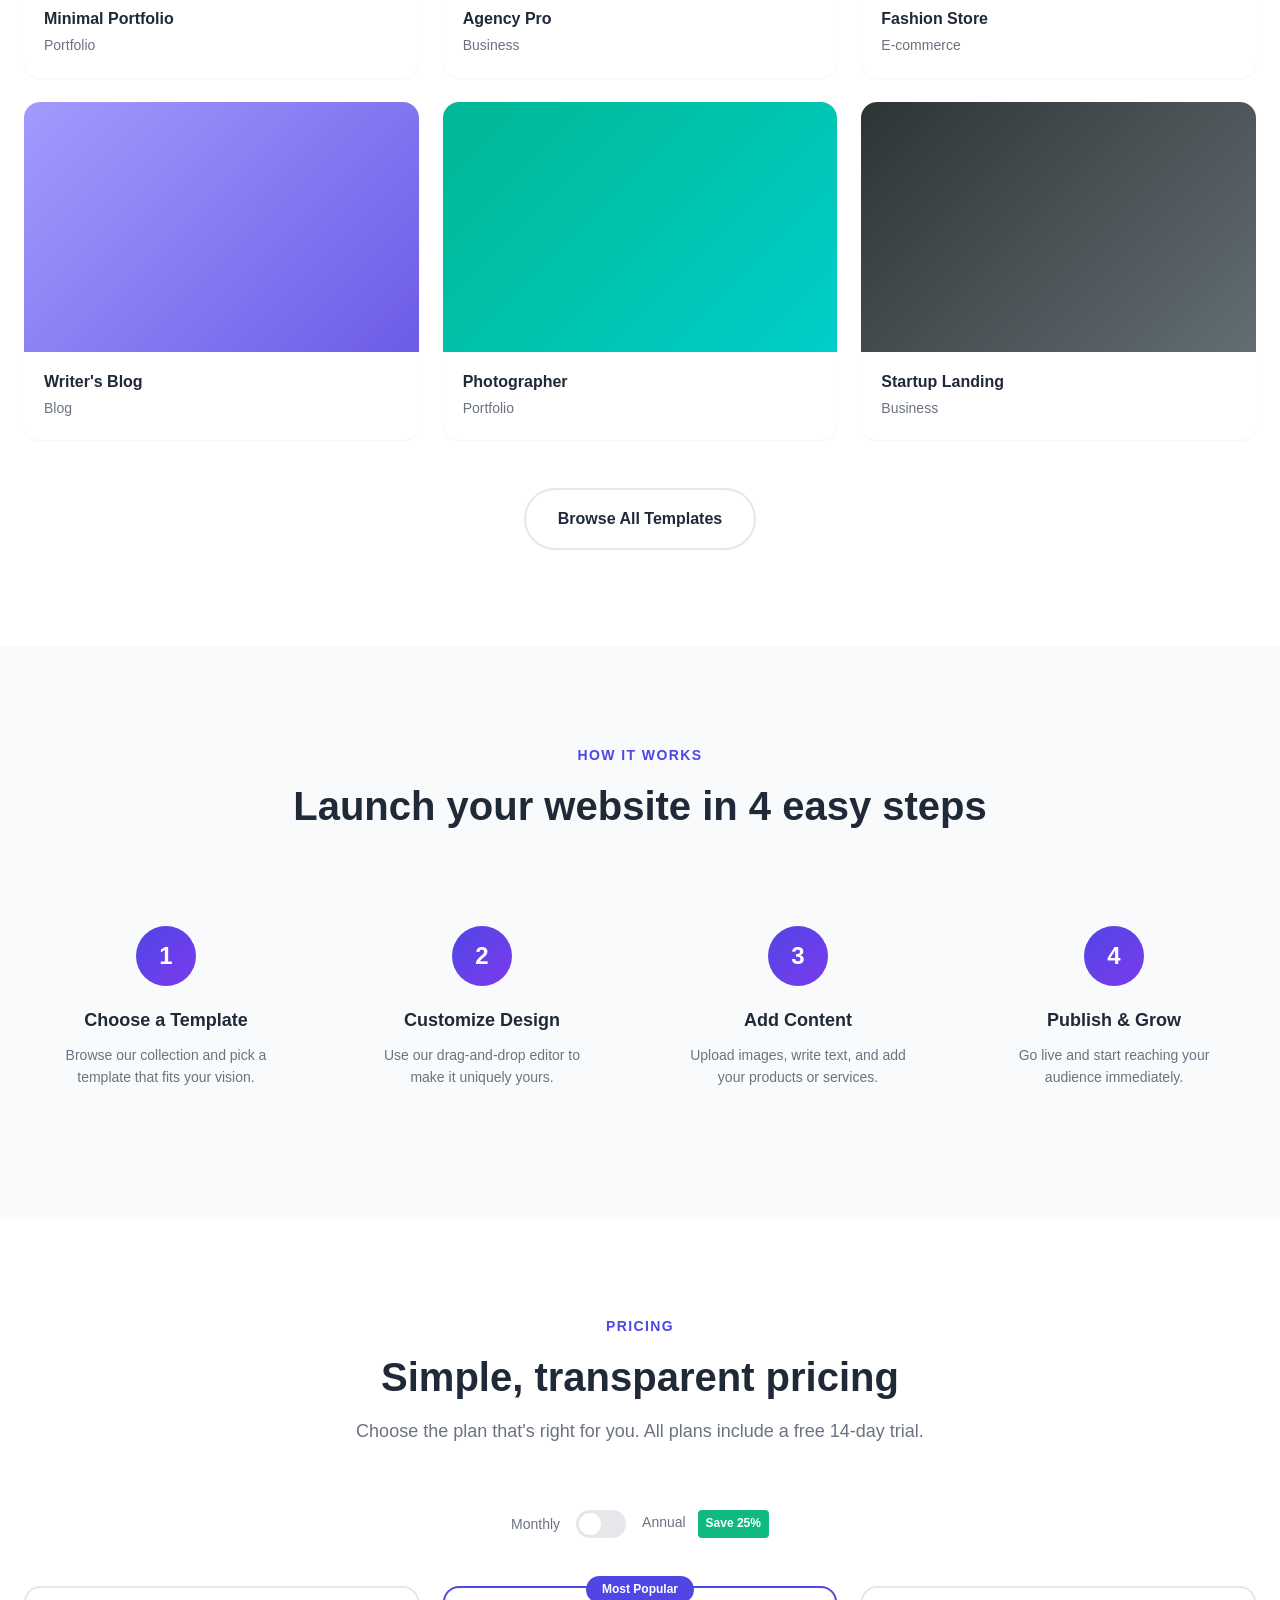
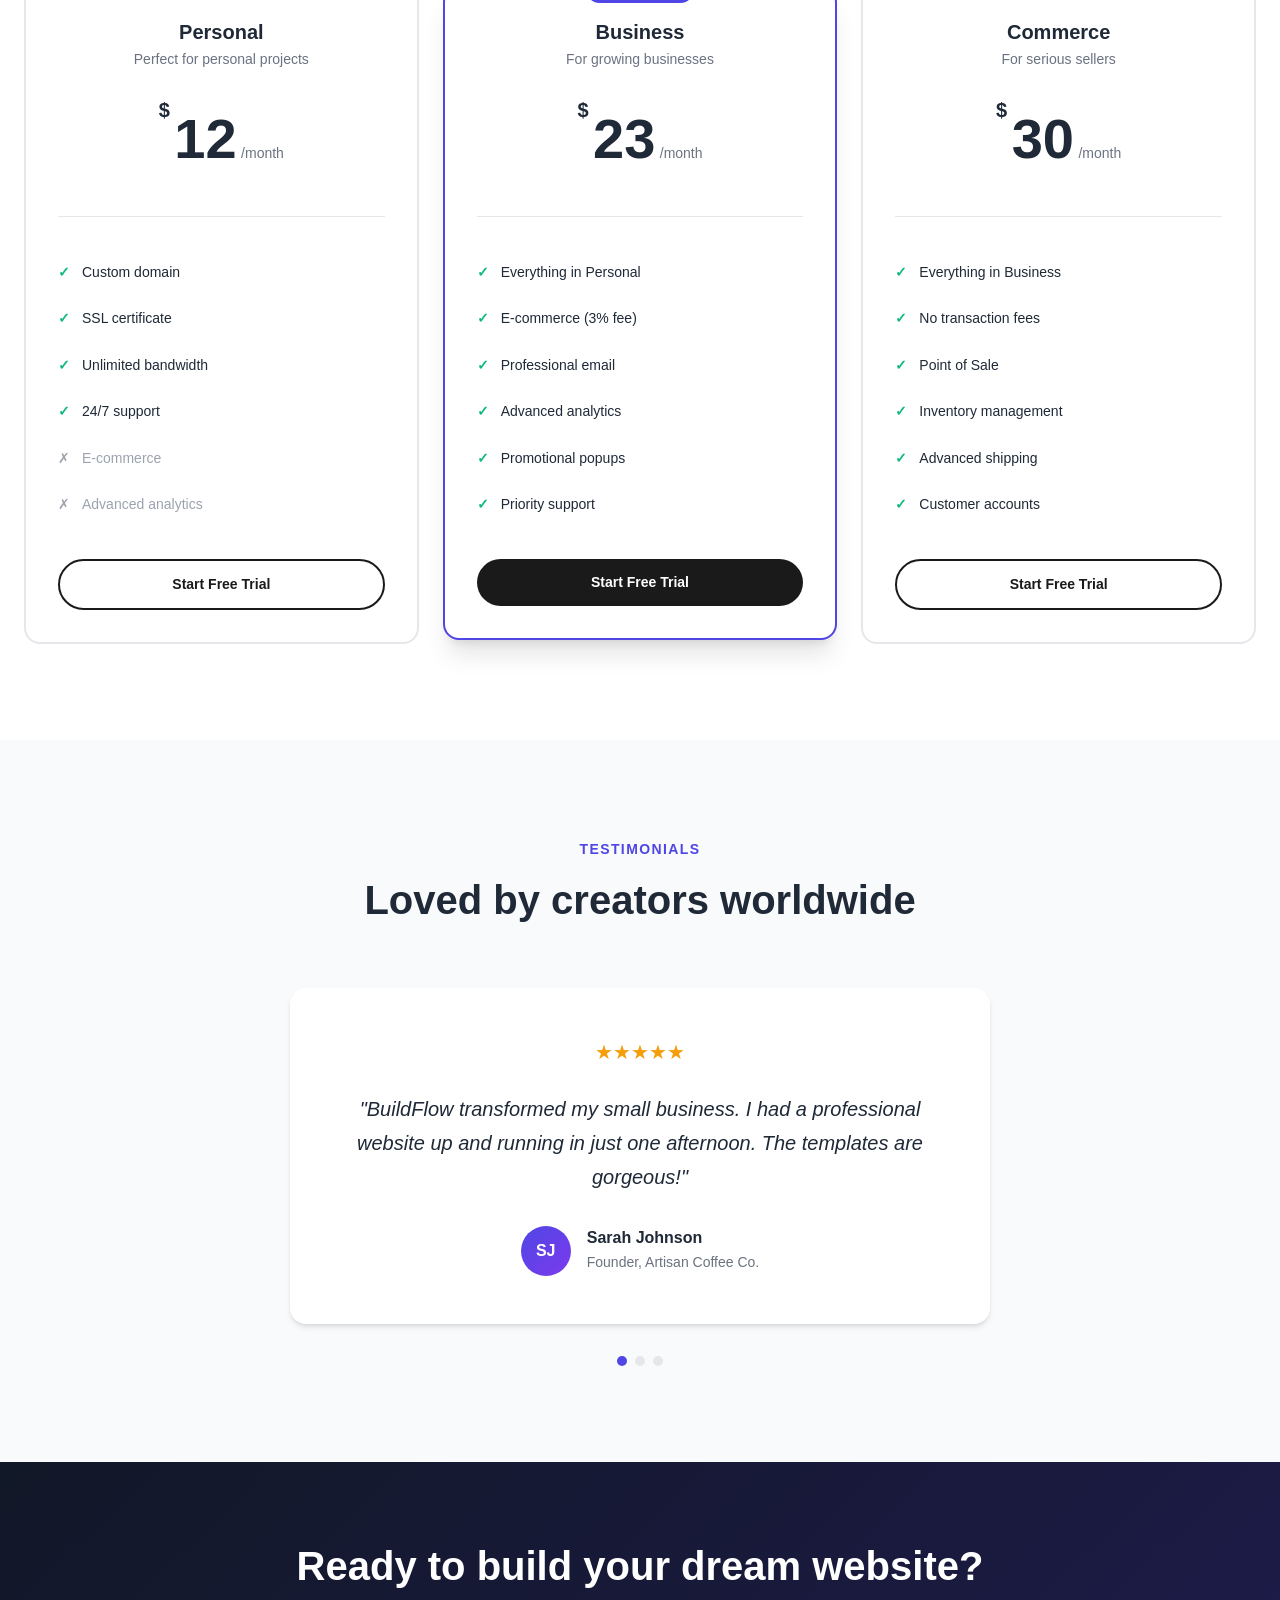
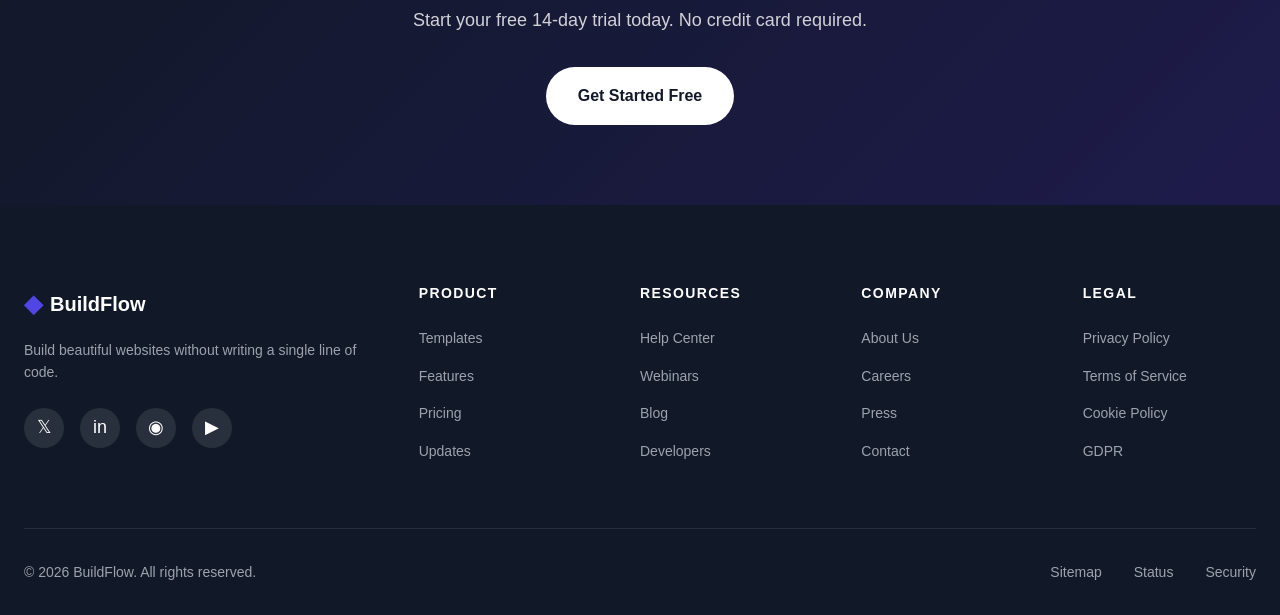
==== commit 84c58cd9: "Add files via upload" ====
--- a/index.html
+++ b/index.html
@@ -4,7 +4,7 @@
     <meta charset="UTF-8">
     <meta name="viewport" content="width=device-width, initial-scale=1.0">
     <title>BuildFlow — Create Your Website</title>
-    <link rel="stylesheet" href="css/styles.css">
+    <link rel="stylesheet" href="styles.css">
     <link rel="preconnect" href="https://fonts.googleapis.com">
     <link rel="preconnect" href="https://fonts.gstatic.com" crossorigin>
     <link href="https://fonts.googleapis.com/css2?family=Inter:wght@300;400;500;600;700;800&display=swap" rel="stylesheet">
@@ -618,6 +618,6 @@
     <!-- Back to Top Button -->
     <button class="back-to-top" id="back-to-top" aria-label="Back to top">↑</button>
 
-    <script src="js/main.js"></script>
+    <script src="main.js"></script>
 </body>
 </html>
--- a/styles.css
+++ b/styles.css
@@ -0,0 +1,1647 @@
+/* =====================================================
+   CSS Variables & Reset
+   ===================================================== */
+:root {
+    /* Colors */
+    --color-primary: #1a1a1a;
+    --color-secondary: #4f46e5;
+    --color-accent: #7c3aed;
+    --color-text: #1f2937;
+    --color-text-light: #6b7280;
+    --color-text-lighter: #9ca3af;
+    --color-bg: #ffffff;
+    --color-bg-alt: #f9fafb;
+    --color-bg-dark: #111827;
+    --color-border: #e5e7eb;
+    --color-success: #10b981;
+    --color-warning: #f59e0b;
+    
+    /* Typography */
+    --font-family: 'Inter', -apple-system, BlinkMacSystemFont, 'Segoe UI', Roboto, sans-serif;
+    --font-size-xs: 0.75rem;
+    --font-size-sm: 0.875rem;
+    --font-size-base: 1rem;
+    --font-size-lg: 1.125rem;
+    --font-size-xl: 1.25rem;
+    --font-size-2xl: 1.5rem;
+    --font-size-3xl: 2rem;
+    --font-size-4xl: 2.5rem;
+    --font-size-5xl: 3.5rem;
+    --font-size-6xl: 4.5rem;
+    
+    /* Spacing */
+    --spacing-xs: 0.25rem;
+    --spacing-sm: 0.5rem;
+    --spacing-md: 1rem;
+    --spacing-lg: 1.5rem;
+    --spacing-xl: 2rem;
+    --spacing-2xl: 3rem;
+    --spacing-3xl: 4rem;
+    --spacing-4xl: 6rem;
+    
+    /* Border Radius */
+    --radius-sm: 0.25rem;
+    --radius-md: 0.5rem;
+    --radius-lg: 0.75rem;
+    --radius-xl: 1rem;
+    --radius-2xl: 1.5rem;
+    --radius-full: 9999px;
+    
+    /* Shadows */
+    --shadow-sm: 0 1px 2px 0 rgb(0 0 0 / 0.05);
+    --shadow-md: 0 4px 6px -1px rgb(0 0 0 / 0.1), 0 2px 4px -2px rgb(0 0 0 / 0.1);
+    --shadow-lg: 0 10px 15px -3px rgb(0 0 0 / 0.1), 0 4px 6px -4px rgb(0 0 0 / 0.1);
+    --shadow-xl: 0 20px 25px -5px rgb(0 0 0 / 0.1), 0 8px 10px -6px rgb(0 0 0 / 0.1);
+    --shadow-2xl: 0 25px 50px -12px rgb(0 0 0 / 0.25);
+    
+    /* Transitions */
+    --transition-fast: 150ms ease;
+    --transition-base: 250ms ease;
+    --transition-slow: 350ms ease;
+    
+    /* Container */
+    --container-max: 1280px;
+    --container-padding: 1.5rem;
+}
+
+/* Reset */
+*, *::before, *::after {
+    box-sizing: border-box;
+    margin: 0;
+    padding: 0;
+}
+
+html {
+    scroll-behavior: smooth;
+    -webkit-font-smoothing: antialiased;
+    -moz-osx-font-smoothing: grayscale;
+}
+
+body {
+    font-family: var(--font-family);
+    font-size: var(--font-size-base);
+    line-height: 1.6;
+    color: var(--color-text);
+    background-color: var(--color-bg);
+    overflow-x: hidden;
+}
+
+a {
+    color: inherit;
+    text-decoration: none;
+}
+
+ul {
+    list-style: none;
+}
+
+img {
+    max-width: 100%;
+    height: auto;
+    display: block;
+}
+
+button {
+    font-family: inherit;
+    cursor: pointer;
+    border: none;
+    background: none;
+}
+
+/* =====================================================
+   Layout
+   ===================================================== */
+.container {
+    width: 100%;
+    max-width: var(--container-max);
+    margin: 0 auto;
+    padding: 0 var(--container-padding);
+}
+
+/* =====================================================
+   Typography
+   ===================================================== */
+h1, h2, h3, h4, h5, h6 {
+    font-weight: 700;
+    line-height: 1.2;
+}
+
+.gradient-text {
+    background: linear-gradient(135deg, var(--color-secondary), var(--color-accent));
+    -webkit-background-clip: text;
+    -webkit-text-fill-color: transparent;
+    background-clip: text;
+}
+
+/* =====================================================
+   Buttons
+   ===================================================== */
+.btn-primary {
+    display: inline-flex;
+    align-items: center;
+    justify-content: center;
+    padding: 0.75rem 1.5rem;
+    font-size: var(--font-size-sm);
+    font-weight: 600;
+    color: #fff;
+    background: var(--color-primary);
+    border-radius: var(--radius-full);
+    transition: all var(--transition-base);
+}
+
+.btn-primary:hover {
+    background: #333;
+    transform: translateY(-2px);
+    box-shadow: var(--shadow-lg);
+}
+
+.btn-secondary {
+    display: inline-flex;
+    align-items: center;
+    justify-content: center;
+    gap: 0.5rem;
+    padding: 0.75rem 1.5rem;
+    font-size: var(--font-size-sm);
+    font-weight: 600;
+    color: var(--color-text);
+    background: #fff;
+    border: 2px solid var(--color-border);
+    border-radius: var(--radius-full);
+    transition: all var(--transition-base);
+}
+
+.btn-secondary:hover {
+    border-color: var(--color-primary);
+    background: var(--color-bg-alt);
+}
+
+.btn-outline {
+    display: inline-flex;
+    align-items: center;
+    justify-content: center;
+    padding: 0.75rem 1.5rem;
+    font-size: var(--font-size-sm);
+    font-weight: 600;
+    color: var(--color-primary);
+    background: transparent;
+    border: 2px solid var(--color-primary);
+    border-radius: var(--radius-full);
+    transition: all var(--transition-base);
+}
+
+.btn-outline:hover {
+    background: var(--color-primary);
+    color: #fff;
+}
+
+.btn-text {
+    padding: 0.5rem 1rem;
+    font-size: var(--font-size-sm);
+    font-weight: 500;
+    color: var(--color-text-light);
+    transition: color var(--transition-fast);
+}
+
+.btn-text:hover {
+    color: var(--color-text);
+}
+
+.btn-large {
+    padding: 1rem 2rem;
+    font-size: var(--font-size-base);
+}
+
+.btn-full {
+    width: 100%;
+}
+
+.play-icon {
+    width: 20px;
+    height: 20px;
+    display: flex;
+    align-items: center;
+    justify-content: center;
+    font-size: 10px;
+    background: var(--color-primary);
+    color: #fff;
+    border-radius: 50%;
+}
+
+/* =====================================================
+   Navigation
+   ===================================================== */
+.navbar {
+    position: fixed;
+    top: 0;
+    left: 0;
+    right: 0;
+    z-index: 1000;
+    padding: 1rem 0;
+    background: transparent;
+    transition: all var(--transition-base);
+}
+
+.navbar.scrolled {
+    padding: 0.75rem 0;
+    background: rgba(255, 255, 255, 0.95);
+    backdrop-filter: blur(10px);
+    box-shadow: var(--shadow-sm);
+}
+
+.nav-container {
+    max-width: var(--container-max);
+    margin: 0 auto;
+    padding: 0 var(--container-padding);
+    display: flex;
+    align-items: center;
+    justify-content: space-between;
+}
+
+.logo {
+    display: flex;
+    align-items: center;
+    gap: 0.5rem;
+    font-size: var(--font-size-xl);
+    font-weight: 800;
+    color: var(--color-primary);
+}
+
+.logo-icon {
+    color: var(--color-secondary);
+    font-size: var(--font-size-2xl);
+}
+
+.nav-menu {
+    display: flex;
+    align-items: center;
+    gap: 0.5rem;
+}
+
+.nav-item {
+    position: relative;
+}
+
+.nav-item > a {
+    display: flex;
+    align-items: center;
+    gap: 0.25rem;
+    padding: 0.75rem 1rem;
+    font-size: var(--font-size-sm);
+    font-weight: 500;
+    color: var(--color-text);
+    transition: color var(--transition-fast);
+}
+
+.nav-item > a:hover {
+    color: var(--color-secondary);
+}
+
+.nav-item .arrow {
+    font-size: 10px;
+    transition: transform var(--transition-fast);
+}
+
+.nav-item:hover .arrow {
+    transform: rotate(180deg);
+}
+
+/* Dropdown */
+.dropdown {
+    position: absolute;
+    top: 100%;
+    left: 50%;
+    transform: translateX(-50%) translateY(10px);
+    min-width: 320px;
+    padding: 1rem;
+    background: #fff;
+    border-radius: var(--radius-xl);
+    box-shadow: var(--shadow-xl);
+    opacity: 0;
+    visibility: hidden;
+    transition: all var(--transition-base);
+}
+
+.nav-item:hover .dropdown {
+    opacity: 1;
+    visibility: visible;
+    transform: translateX(-50%) translateY(0);
+}
+
+.dropdown-grid {
+    display: grid;
+    gap: 0.5rem;
+}
+
+.dropdown-item {
+    display: flex;
+    align-items: flex-start;
+    gap: 1rem;
+    padding: 0.75rem;
+    border-radius: var(--radius-lg);
+    transition: background var(--transition-fast);
+}
+
+.dropdown-item:hover {
+    background: var(--color-bg-alt);
+}
+
+.dropdown-icon {
+    font-size: 1.5rem;
+}
+
+.dropdown-item h4 {
+    font-size: var(--font-size-sm);
+    font-weight: 600;
+    margin-bottom: 0.125rem;
+}
+
+.dropdown-item p {
+    font-size: var(--font-size-xs);
+    color: var(--color-text-light);
+}
+
+/* Templates Dropdown */
+.dropdown-templates {
+    min-width: 400px;
+}
+
+.templates-grid {
+    display: grid;
+    grid-template-columns: repeat(2, 1fr);
+    gap: 1rem;
+    margin-bottom: 1rem;
+}
+
+.template-thumb {
+    text-align: center;
+}
+
+.thumb-img {
+    height: 80px;
+    border-radius: var(--radius-md);
+    margin-bottom: 0.5rem;
+}
+
+.template-thumb span {
+    font-size: var(--font-size-sm);
+    font-weight: 500;
+}
+
+.dropdown-view-all {
+    display: block;
+    text-align: center;
+    padding: 0.75rem;
+    font-size: var(--font-size-sm);
+    font-weight: 600;
+    color: var(--color-secondary);
+    border-top: 1px solid var(--color-border);
+    margin-top: 0.5rem;
+}
+
+.nav-actions {
+    display: flex;
+    align-items: center;
+    gap: 0.5rem;
+}
+
+/* Mobile Toggle */
+.mobile-toggle {
+    display: none;
+    flex-direction: column;
+    gap: 5px;
+    padding: 0.5rem;
+}
+
+.mobile-toggle span {
+    width: 24px;
+    height: 2px;
+    background: var(--color-primary);
+    transition: all var(--transition-fast);
+}
+
+/* =====================================================
+   Hero Section
+   ===================================================== */
+.hero {
+    position: relative;
+    min-height: 100vh;
+    display: flex;
+    align-items: center;
+    padding-top: 100px;
+    overflow: hidden;
+}
+
+.hero-bg {
+    position: absolute;
+    inset: 0;
+    z-index: -1;
+}
+
+.hero-gradient {
+    position: absolute;
+    inset: 0;
+    background: linear-gradient(135deg, #f8fafc 0%, #e0e7ff 50%, #f8fafc 100%);
+}
+
+.hero-shapes {
+    position: absolute;
+    inset: 0;
+}
+
+.shape {
+    position: absolute;
+    border-radius: 50%;
+    filter: blur(60px);
+    opacity: 0.5;
+    animation: float 20s ease-in-out infinite;
+}
+
+.shape-1 {
+    width: 400px;
+    height: 400px;
+    background: linear-gradient(135deg, #a5b4fc, #818cf8);
+    top: -100px;
+    right: -100px;
+}
+
+.shape-2 {
+    width: 300px;
+    height: 300px;
+    background: linear-gradient(135deg, #c4b5fd, #a78bfa);
+    bottom: 10%;
+    left: -50px;
+    animation-delay: -5s;
+}
+
+.shape-3 {
+    width: 200px;
+    height: 200px;
+    background: linear-gradient(135deg, #fcd34d, #f59e0b);
+    top: 40%;
+    right: 20%;
+    animation-delay: -10s;
+}
+
+@keyframes float {
+    0%, 100% { transform: translate(0, 0) scale(1); }
+    25% { transform: translate(30px, -30px) scale(1.1); }
+    50% { transform: translate(-20px, 20px) scale(0.95); }
+    75% { transform: translate(20px, 10px) scale(1.05); }
+}
+
+.hero-container {
+    max-width: var(--container-max);
+    margin: 0 auto;
+    padding: 0 var(--container-padding);
+    display: grid;
+    grid-template-columns: 1fr 1fr;
+    gap: 4rem;
+    align-items: center;
+}
+
+.hero-content {
+    max-width: 600px;
+}
+
+.hero-badge {
+    display: inline-flex;
+    align-items: center;
+    gap: 0.5rem;
+    padding: 0.5rem 1rem;
+    font-size: var(--font-size-sm);
+    font-weight: 500;
+    color: var(--color-secondary);
+    background: rgba(79, 70, 229, 0.1);
+    border-radius: var(--radius-full);
+    margin-bottom: 1.5rem;
+}
+
+.badge-dot {
+    width: 8px;
+    height: 8px;
+    background: var(--color-success);
+    border-radius: 50%;
+    animation: pulse 2s ease-in-out infinite;
+}
+
+@keyframes pulse {
+    0%, 100% { opacity: 1; }
+    50% { opacity: 0.5; }
+}
+
+.hero-title {
+    font-size: var(--font-size-5xl);
+    font-weight: 800;
+    line-height: 1.1;
+    margin-bottom: 1.5rem;
+}
+
+.hero-subtitle {
+    font-size: var(--font-size-lg);
+    color: var(--color-text-light);
+    margin-bottom: 2rem;
+    line-height: 1.7;
+}
+
+.hero-cta {
+    display: flex;
+    flex-wrap: wrap;
+    gap: 1rem;
+    margin-bottom: 1.5rem;
+}
+
+.hero-note {
+    font-size: var(--font-size-sm);
+    color: var(--color-text-lighter);
+}
+
+/* Hero Visual */
+.hero-visual {
+    position: relative;
+}
+
+.browser-mockup {
+    background: #fff;
+    border-radius: var(--radius-xl);
+    box-shadow: var(--shadow-2xl);
+    overflow: hidden;
+    transform: perspective(1000px) rotateY(-5deg) rotateX(5deg);
+    transition: transform var(--transition-slow);
+}
+
+.browser-mockup:hover {
+    transform: perspective(1000px) rotateY(0) rotateX(0);
+}
+
+.browser-header {
+    display: flex;
+    align-items: center;
+    gap: 1rem;
+    padding: 1rem 1.5rem;
+    background: var(--color-bg-alt);
+    border-bottom: 1px solid var(--color-border);
+}
+
+.browser-dots {
+    display: flex;
+    gap: 0.5rem;
+}
+
+.browser-dots span {
+    width: 12px;
+    height: 12px;
+    border-radius: 50%;
+}
+
+.browser-dots span:nth-child(1) { background: #ef4444; }
+.browser-dots span:nth-child(2) { background: #f59e0b; }
+.browser-dots span:nth-child(3) { background: #10b981; }
+
+.browser-address {
+    flex: 1;
+    height: 28px;
+    background: #fff;
+    border-radius: var(--radius-sm);
+}
+
+.browser-content {
+    height: 350px;
+    background: linear-gradient(180deg, #f8fafc, #fff);
+    padding: 1.5rem;
+}
+
+.demo-site {
+    height: 100%;
+    display: flex;
+    flex-direction: column;
+    gap: 1rem;
+}
+
+.demo-nav {
+    height: 20px;
+    background: var(--color-bg-alt);
+    border-radius: var(--radius-sm);
+}
+
+.demo-hero {
+    flex: 1;
+    background: linear-gradient(135deg, var(--color-secondary), var(--color-accent));
+    border-radius: var(--radius-md);
+    opacity: 0.8;
+}
+
+.demo-grid {
+    display: grid;
+    grid-template-columns: repeat(3, 1fr);
+    gap: 0.5rem;
+}
+
+.demo-card {
+    height: 40px;
+    background: var(--color-bg-alt);
+    border-radius: var(--radius-sm);
+}
+
+/* Floating Cards */
+.floating-card {
+    position: absolute;
+    display: flex;
+    align-items: center;
+    gap: 0.75rem;
+    padding: 1rem 1.25rem;
+    background: #fff;
+    border-radius: var(--radius-lg);
+    box-shadow: var(--shadow-xl);
+    animation: bounce 3s ease-in-out infinite;
+}
+
+.card-1 {
+    top: 20%;
+    right: -20px;
+    animation-delay: -1s;
+}
+
+.card-2 {
+    bottom: 20%;
+    left: -20px;
+    animation-delay: -2s;
+}
+
+@keyframes bounce {
+    0%, 100% { transform: translateY(0); }
+    50% { transform: translateY(-10px); }
+}
+
+.card-icon {
+    font-size: 1.25rem;
+}
+
+.card-text {
+    font-size: var(--font-size-sm);
+    font-weight: 600;
+}
+
+/* Scroll Indicator */
+.scroll-indicator {
+    position: absolute;
+    bottom: 2rem;
+    left: 50%;
+    transform: translateX(-50%);
+}
+
+.mouse {
+    width: 24px;
+    height: 40px;
+    border: 2px solid var(--color-text-lighter);
+    border-radius: 12px;
+    display: flex;
+    justify-content: center;
+    padding-top: 8px;
+}
+
+.wheel {
+    width: 4px;
+    height: 8px;
+    background: var(--color-text-lighter);
+    border-radius: 2px;
+    animation: scroll 2s ease-in-out infinite;
+}
+
+@keyframes scroll {
+    0% { opacity: 1; transform: translateY(0); }
+    100% { opacity: 0; transform: translateY(10px); }
+}
+
+/* =====================================================
+   Brands Section
+   ===================================================== */
+.brands {
+    padding: 3rem 0;
+    background: var(--color-bg);
+    border-bottom: 1px solid var(--color-border);
+}
+
+.brands-title {
+    text-align: center;
+    font-size: var(--font-size-sm);
+    color: var(--color-text-lighter);
+    margin-bottom: 2rem;
+    text-transform: uppercase;
+    letter-spacing: 0.1em;
+}
+
+.brands-grid {
+    display: flex;
+    justify-content: center;
+    align-items: center;
+    flex-wrap: wrap;
+    gap: 3rem;
+}
+
+.brand-logo {
+    font-size: var(--font-size-lg);
+    font-weight: 700;
+    color: var(--color-text-lighter);
+    opacity: 0.5;
+    transition: opacity var(--transition-fast);
+}
+
+.brand-item:hover .brand-logo {
+    opacity: 1;
+}
+
+/* =====================================================
+   Section Styles
+   ===================================================== */
+section {
+    padding: 6rem 0;
+}
+
+.section-header {
+    text-align: center;
+    max-width: 700px;
+    margin: 0 auto 4rem;
+}
+
+.section-label {
+    display: inline-block;
+    font-size: var(--font-size-sm);
+    font-weight: 600;
+    color: var(--color-secondary);
+    text-transform: uppercase;
+    letter-spacing: 0.1em;
+    margin-bottom: 1rem;
+}
+
+.section-title {
+    font-size: var(--font-size-4xl);
+    margin-bottom: 1rem;
+}
+
+.section-subtitle {
+    font-size: var(--font-size-lg);
+    color: var(--color-text-light);
+}
+
+/* =====================================================
+   Features Section
+   ===================================================== */
+.features {
+    background: var(--color-bg-alt);
+}
+
+.features-grid {
+    display: grid;
+    grid-template-columns: repeat(3, 1fr);
+    gap: 1.5rem;
+}
+
+.feature-card {
+    background: #fff;
+    border-radius: var(--radius-xl);
+    padding: 2rem;
+    transition: all var(--transition-base);
+}
+
+.feature-card:hover {
+    transform: translateY(-5px);
+    box-shadow: var(--shadow-lg);
+}
+
+.feature-card.feature-large {
+    grid-column: span 2;
+    display: grid;
+    grid-template-columns: 1fr 1fr;
+    gap: 2rem;
+    align-items: center;
+}
+
+.feature-card.feature-large:last-child {
+    direction: rtl;
+}
+
+.feature-card.feature-large:last-child > * {
+    direction: ltr;
+}
+
+.feature-icon {
+    font-size: 2rem;
+    margin-bottom: 1rem;
+    display: block;
+}
+
+.feature-card h3 {
+    font-size: var(--font-size-xl);
+    margin-bottom: 0.75rem;
+}
+
+.feature-card p {
+    color: var(--color-text-light);
+    margin-bottom: 1rem;
+}
+
+.feature-link {
+    font-size: var(--font-size-sm);
+    font-weight: 600;
+    color: var(--color-secondary);
+}
+
+.feature-link:hover {
+    color: var(--color-accent);
+}
+
+/* Feature Visuals */
+.feature-visual {
+    background: var(--color-bg-alt);
+    border-radius: var(--radius-lg);
+    padding: 1.5rem;
+    min-height: 200px;
+}
+
+.visual-editor {
+    display: flex;
+    gap: 1rem;
+    height: 100%;
+}
+
+.editor-sidebar {
+    width: 50px;
+    background: #fff;
+    border-radius: var(--radius-sm);
+}
+
+.editor-canvas {
+    flex: 1;
+    display: flex;
+    flex-direction: column;
+    gap: 0.75rem;
+}
+
+.canvas-block {
+    background: #fff;
+    border-radius: var(--radius-sm);
+    animation: shimmer 2s ease-in-out infinite;
+}
+
+@keyframes shimmer {
+    0%, 100% { opacity: 1; }
+    50% { opacity: 0.5; }
+}
+
+.analytics-preview {
+    height: 100%;
+}
+
+.analytics-header {
+    display: flex;
+    gap: 1rem;
+    margin-bottom: 1.5rem;
+}
+
+.analytics-header span {
+    width: 80px;
+    height: 30px;
+    background: #fff;
+    border-radius: var(--radius-sm);
+}
+
+.analytics-chart {
+    display: flex;
+    align-items: flex-end;
+    gap: 0.5rem;
+    height: calc(100% - 50px);
+}
+
+.analytics-chart .bar {
+    flex: 1;
+    background: linear-gradient(180deg, var(--color-secondary), var(--color-accent));
+    border-radius: var(--radius-sm) var(--radius-sm) 0 0;
+    animation: grow 1s ease-out forwards;
+}
+
+@keyframes grow {
+    from { height: 0; }
+}
+
+/* =====================================================
+   Templates Section
+   ===================================================== */
+.templates {
+    background: #fff;
+}
+
+.templates-filter {
+    display: flex;
+    justify-content: center;
+    flex-wrap: wrap;
+    gap: 0.5rem;
+    margin-bottom: 3rem;
+}
+
+.filter-btn {
+    padding: 0.75rem 1.5rem;
+    font-size: var(--font-size-sm);
+    font-weight: 500;
+    color: var(--color-text-light);
+    background: transparent;
+    border-radius: var(--radius-full);
+    transition: all var(--transition-fast);
+}
+
+.filter-btn:hover,
+.filter-btn.active {
+    color: var(--color-text);
+    background: var(--color-bg-alt);
+}
+
+.templates-grid {
+    display: grid;
+    grid-template-columns: repeat(3, 1fr);
+    gap: 1.5rem;
+}
+
+.template-card {
+    background: #fff;
+    border-radius: var(--radius-xl);
+    overflow: hidden;
+    transition: all var(--transition-base);
+    box-shadow: var(--shadow-sm);
+}
+
+.template-card:hover {
+    transform: translateY(-5px);
+    box-shadow: var(--shadow-xl);
+}
+
+.template-preview {
+    position: relative;
+    height: 250px;
+    overflow: hidden;
+}
+
+.template-overlay {
+    position: absolute;
+    inset: 0;
+    background: rgba(0, 0, 0, 0.7);
+    display: flex;
+    flex-direction: column;
+    justify-content: center;
+    align-items: center;
+    gap: 1rem;
+    opacity: 0;
+    transition: opacity var(--transition-base);
+}
+
+.template-card:hover .template-overlay {
+    opacity: 1;
+}
+
+.btn-preview,
+.btn-use {
+    padding: 0.75rem 1.5rem;
+    font-size: var(--font-size-sm);
+    font-weight: 600;
+    border-radius: var(--radius-full);
+    transition: all var(--transition-fast);
+}
+
+.btn-preview {
+    background: #fff;
+    color: var(--color-text);
+}
+
+.btn-use {
+    background: var(--color-secondary);
+    color: #fff;
+}
+
+.template-info {
+    padding: 1.25rem;
+}
+
+.template-info h4 {
+    font-size: var(--font-size-base);
+    margin-bottom: 0.25rem;
+}
+
+.template-info span {
+    font-size: var(--font-size-sm);
+    color: var(--color-text-light);
+}
+
+.templates-cta {
+    text-align: center;
+    margin-top: 3rem;
+}
+
+/* =====================================================
+   How It Works
+   ===================================================== */
+.how-it-works {
+    background: var(--color-bg-alt);
+}
+
+.steps-grid {
+    display: grid;
+    grid-template-columns: repeat(4, 1fr);
+    gap: 2rem;
+}
+
+.step-card {
+    text-align: center;
+    padding: 2rem;
+}
+
+.step-number {
+    width: 60px;
+    height: 60px;
+    display: flex;
+    align-items: center;
+    justify-content: center;
+    font-size: var(--font-size-2xl);
+    font-weight: 800;
+    color: #fff;
+    background: linear-gradient(135deg, var(--color-secondary), var(--color-accent));
+    border-radius: 50%;
+    margin: 0 auto 1.5rem;
+}
+
+.step-card h3 {
+    font-size: var(--font-size-lg);
+    margin-bottom: 0.75rem;
+}
+
+.step-card p {
+    font-size: var(--font-size-sm);
+    color: var(--color-text-light);
+}
+
+/* =====================================================
+   Pricing Section
+   ===================================================== */
+.pricing {
+    background: #fff;
+}
+
+.pricing-toggle {
+    display: flex;
+    align-items: center;
+    justify-content: center;
+    gap: 1rem;
+    margin-bottom: 3rem;
+}
+
+.toggle-label {
+    font-size: var(--font-size-sm);
+    font-weight: 500;
+    color: var(--color-text-light);
+}
+
+.save-badge {
+    display: inline-block;
+    padding: 0.25rem 0.5rem;
+    font-size: var(--font-size-xs);
+    font-weight: 600;
+    color: #fff;
+    background: var(--color-success);
+    border-radius: var(--radius-sm);
+    margin-left: 0.5rem;
+}
+
+.toggle-switch {
+    position: relative;
+    width: 50px;
+    height: 28px;
+}
+
+.toggle-switch input {
+    opacity: 0;
+    width: 0;
+    height: 0;
+}
+
+.toggle-slider {
+    position: absolute;
+    inset: 0;
+    background: var(--color-border);
+    border-radius: var(--radius-full);
+    cursor: pointer;
+    transition: var(--transition-fast);
+}
+
+.toggle-slider::before {
+    content: '';
+    position: absolute;
+    width: 22px;
+    height: 22px;
+    left: 3px;
+    bottom: 3px;
+    background: #fff;
+    border-radius: 50%;
+    transition: var(--transition-fast);
+}
+
+.toggle-switch input:checked + .toggle-slider {
+    background: var(--color-secondary);
+}
+
+.toggle-switch input:checked + .toggle-slider::before {
+    transform: translateX(22px);
+}
+
+.pricing-grid {
+    display: grid;
+    grid-template-columns: repeat(3, 1fr);
+    gap: 1.5rem;
+    align-items: start;
+}
+
+.pricing-card {
+    background: #fff;
+    border: 2px solid var(--color-border);
+    border-radius: var(--radius-xl);
+    padding: 2rem;
+    transition: all var(--transition-base);
+}
+
+.pricing-card:hover {
+    border-color: var(--color-text-lighter);
+}
+
+.pricing-card.popular {
+    border-color: var(--color-secondary);
+    position: relative;
+    transform: scale(1.05);
+    box-shadow: var(--shadow-xl);
+}
+
+.popular-badge {
+    position: absolute;
+    top: -12px;
+    left: 50%;
+    transform: translateX(-50%);
+    padding: 0.25rem 1rem;
+    font-size: var(--font-size-xs);
+    font-weight: 600;
+    color: #fff;
+    background: var(--color-secondary);
+    border-radius: var(--radius-full);
+}
+
+.pricing-header {
+    text-align: center;
+    margin-bottom: 1.5rem;
+}
+
+.pricing-header h3 {
+    font-size: var(--font-size-xl);
+    margin-bottom: 0.25rem;
+}
+
+.pricing-header p {
+    font-size: var(--font-size-sm);
+    color: var(--color-text-light);
+}
+
+.pricing-price {
+    text-align: center;
+    margin-bottom: 2rem;
+    padding-bottom: 2rem;
+    border-bottom: 1px solid var(--color-border);
+}
+
+.currency {
+    font-size: var(--font-size-xl);
+    font-weight: 600;
+    vertical-align: top;
+}
+
+.amount {
+    font-size: var(--font-size-5xl);
+    font-weight: 800;
+}
+
+.period {
+    font-size: var(--font-size-sm);
+    color: var(--color-text-light);
+}
+
+.pricing-features {
+    margin-bottom: 2rem;
+}
+
+.pricing-features li {
+    display: flex;
+    align-items: center;
+    gap: 0.75rem;
+    padding: 0.75rem 0;
+    font-size: var(--font-size-sm);
+}
+
+.pricing-features li.disabled {
+    color: var(--color-text-lighter);
+}
+
+.check {
+    color: var(--color-success);
+    font-weight: 700;
+}
+
+.x {
+    color: var(--color-text-lighter);
+}
+
+/* =====================================================
+   Testimonials
+   ===================================================== */
+.testimonials {
+    background: var(--color-bg-alt);
+}
+
+.testimonials-slider {
+    max-width: 700px;
+    margin: 0 auto;
+    position: relative;
+}
+
+.testimonial-card {
+    display: none;
+    background: #fff;
+    border-radius: var(--radius-xl);
+    padding: 3rem;
+    text-align: center;
+    box-shadow: var(--shadow-md);
+}
+
+.testimonial-card.active {
+    display: block;
+    animation: fadeIn 0.5s ease;
+}
+
+@keyframes fadeIn {
+    from { opacity: 0; transform: translateY(20px); }
+    to { opacity: 1; transform: translateY(0); }
+}
+
+.stars {
+    color: #f59e0b;
+    font-size: var(--font-size-xl);
+    margin-bottom: 1.5rem;
+}
+
+.testimonial-content p {
+    font-size: var(--font-size-xl);
+    font-style: italic;
+    line-height: 1.7;
+    margin-bottom: 2rem;
+}
+
+.testimonial-author {
+    display: flex;
+    align-items: center;
+    justify-content: center;
+    gap: 1rem;
+}
+
+.author-avatar {
+    width: 50px;
+    height: 50px;
+    display: flex;
+    align-items: center;
+    justify-content: center;
+    font-weight: 700;
+    color: #fff;
+    background: linear-gradient(135deg, var(--color-secondary), var(--color-accent));
+    border-radius: 50%;
+}
+
+.author-info {
+    text-align: left;
+}
+
+.author-info h4 {
+    font-size: var(--font-size-base);
+    margin-bottom: 0.125rem;
+}
+
+.author-info span {
+    font-size: var(--font-size-sm);
+    color: var(--color-text-light);
+}
+
+.testimonial-dots {
+    display: flex;
+    justify-content: center;
+    gap: 0.5rem;
+    margin-top: 2rem;
+}
+
+.dot {
+    width: 10px;
+    height: 10px;
+    background: var(--color-border);
+    border-radius: 50%;
+    cursor: pointer;
+    transition: all var(--transition-fast);
+}
+
+.dot.active,
+.dot:hover {
+    background: var(--color-secondary);
+}
+
+/* =====================================================
+   CTA Section
+   ===================================================== */
+.cta-section {
+    background: linear-gradient(135deg, var(--color-bg-dark) 0%, #1e1b4b 100%);
+    padding: 5rem 0;
+}
+
+.cta-content {
+    text-align: center;
+    color: #fff;
+}
+
+.cta-content h2 {
+    font-size: var(--font-size-4xl);
+    margin-bottom: 1rem;
+}
+
+.cta-content p {
+    font-size: var(--font-size-lg);
+    opacity: 0.8;
+    margin-bottom: 2rem;
+}
+
+.cta-section .btn-primary {
+    background: #fff;
+    color: var(--color-bg-dark);
+}
+
+.cta-section .btn-primary:hover {
+    background: var(--color-bg-alt);
+}
+
+/* =====================================================
+   Footer
+   ===================================================== */
+.footer {
+    background: var(--color-bg-dark);
+    color: #fff;
+    padding: 5rem 0 2rem;
+}
+
+.footer-grid {
+    display: grid;
+    grid-template-columns: 2fr repeat(4, 1fr);
+    gap: 3rem;
+    margin-bottom: 4rem;
+}
+
+.footer-brand .logo {
+    color: #fff;
+    margin-bottom: 1rem;
+}
+
+.footer-brand p {
+    font-size: var(--font-size-sm);
+    color: var(--color-text-lighter);
+    margin-bottom: 1.5rem;
+}
+
+.social-links {
+    display: flex;
+    gap: 1rem;
+}
+
+.social-links a {
+    width: 40px;
+    height: 40px;
+    display: flex;
+    align-items: center;
+    justify-content: center;
+    font-size: var(--font-size-lg);
+    color: #fff;
+    background: rgba(255, 255, 255, 0.1);
+    border-radius: 50%;
+    transition: all var(--transition-fast);
+}
+
+.social-links a:hover {
+    background: var(--color-secondary);
+}
+
+.footer-links h4 {
+    font-size: var(--font-size-sm);
+    font-weight: 600;
+    text-transform: uppercase;
+    letter-spacing: 0.1em;
+    margin-bottom: 1.5rem;
+}
+
+.footer-links ul {
+    display: flex;
+    flex-direction: column;
+    gap: 0.75rem;
+}
+
+.footer-links a {
+    font-size: var(--font-size-sm);
+    color: var(--color-text-lighter);
+    transition: color var(--transition-fast);
+}
+
+.footer-links a:hover {
+    color: #fff;
+}
+
+.footer-bottom {
+    display: flex;
+    justify-content: space-between;
+    align-items: center;
+    padding-top: 2rem;
+    border-top: 1px solid rgba(255, 255, 255, 0.1);
+}
+
+.footer-bottom p {
+    font-size: var(--font-size-sm);
+    color: var(--color-text-lighter);
+}
+
+.footer-bottom-links {
+    display: flex;
+    gap: 2rem;
+}
+
+.footer-bottom-links a {
+    font-size: var(--font-size-sm);
+    color: var(--color-text-lighter);
+}
+
+.footer-bottom-links a:hover {
+    color: #fff;
+}
+
+/* =====================================================
+   Back to Top
+   ===================================================== */
+.back-to-top {
+    position: fixed;
+    bottom: 2rem;
+    right: 2rem;
+    width: 50px;
+    height: 50px;
+    display: flex;
+    align-items: center;
+    justify-content: center;
+    font-size: var(--font-size-xl);
+    color: #fff;
+    background: var(--color-secondary);
+    border-radius: 50%;
+    box-shadow: var(--shadow-lg);
+    opacity: 0;
+    visibility: hidden;
+    transform: translateY(20px);
+    transition: all var(--transition-base);
+    z-index: 999;
+}
+
+.back-to-top.visible {
+    opacity: 1;
+    visibility: visible;
+    transform: translateY(0);
+}
+
+.back-to-top:hover {
+    background: var(--color-accent);
+    transform: translateY(-3px);
+}
+
+/* =====================================================
+   Responsive Design
+   ===================================================== */
+@media (max-width: 1024px) {
+    .hero-container {
+        grid-template-columns: 1fr;
+        text-align: center;
+    }
+    
+    .hero-content {
+        max-width: 100%;
+    }
+    
+    .hero-cta {
+        justify-content: center;
+    }
+    
+    .hero-visual {
+        display: none;
+    }
+    
+    .features-grid {
+        grid-template-columns: 1fr;
+    }
+    
+    .feature-card.feature-large {
+        grid-column: span 1;
+        grid-template-columns: 1fr;
+    }
+    
+    .templates-grid {
+        grid-template-columns: repeat(2, 1fr);
+    }
+    
+    .steps-grid {
+        grid-template-columns: repeat(2, 1fr);
+    }
+    
+    .pricing-grid {
+        grid-template-columns: 1fr;
+        max-width: 400px;
+        margin: 0 auto;
+    }
+    
+    .pricing-card.popular {
+        transform: none;
+    }
+    
+    .footer-grid {
+        grid-template-columns: repeat(2, 1fr);
+    }
+}
+
+@media (max-width: 768px) {
+    :root {
+        --font-size-5xl: 2.5rem;
+        --font-size-4xl: 2rem;
+        --font-size-3xl: 1.5rem;
+    }
+    
+    .nav-menu,
+    .nav-actions {
+        display: none;
+    }
+    
+    .mobile-toggle {
+        display: flex;
+    }
+    
+    .nav-menu.active {
+        display: flex;
+        flex-direction: column;
+        position: absolute;
+        top: 100%;
+        left: 0;
+        right: 0;
+        background: #fff;
+        padding: 1rem;
+        box-shadow: var(--shadow-lg);
+    }
+    
+    .hero {
+        min-height: auto;
+        padding: 120px 0 80px;
+    }
+    
+    .brands-grid {
+        gap: 1.5rem;
+    }
+    
+    .templates-grid {
+        grid-template-columns: 1fr;
+    }
+    
+    .steps-grid {
+        grid-template-columns: 1fr;
+    }
+    
+    .footer-grid {
+        grid-template-columns: 1fr;
+        text-align: center;
+    }
+    
+    .social-links {
+        justify-content: center;
+    }
+    
+    .footer-bottom {
+        flex-direction: column;
+        gap: 1rem;
+        text-align: center;
+    }
+}
+
+/* =====================================================
+   Animations
+   ===================================================== */
+.fade-up {
+    opacity: 0;
+    transform: translateY(30px);
+    transition: all 0.6s ease;
+}
+
+.fade-up.visible {
+    opacity: 1;
+    transform: translateY(0);
+}
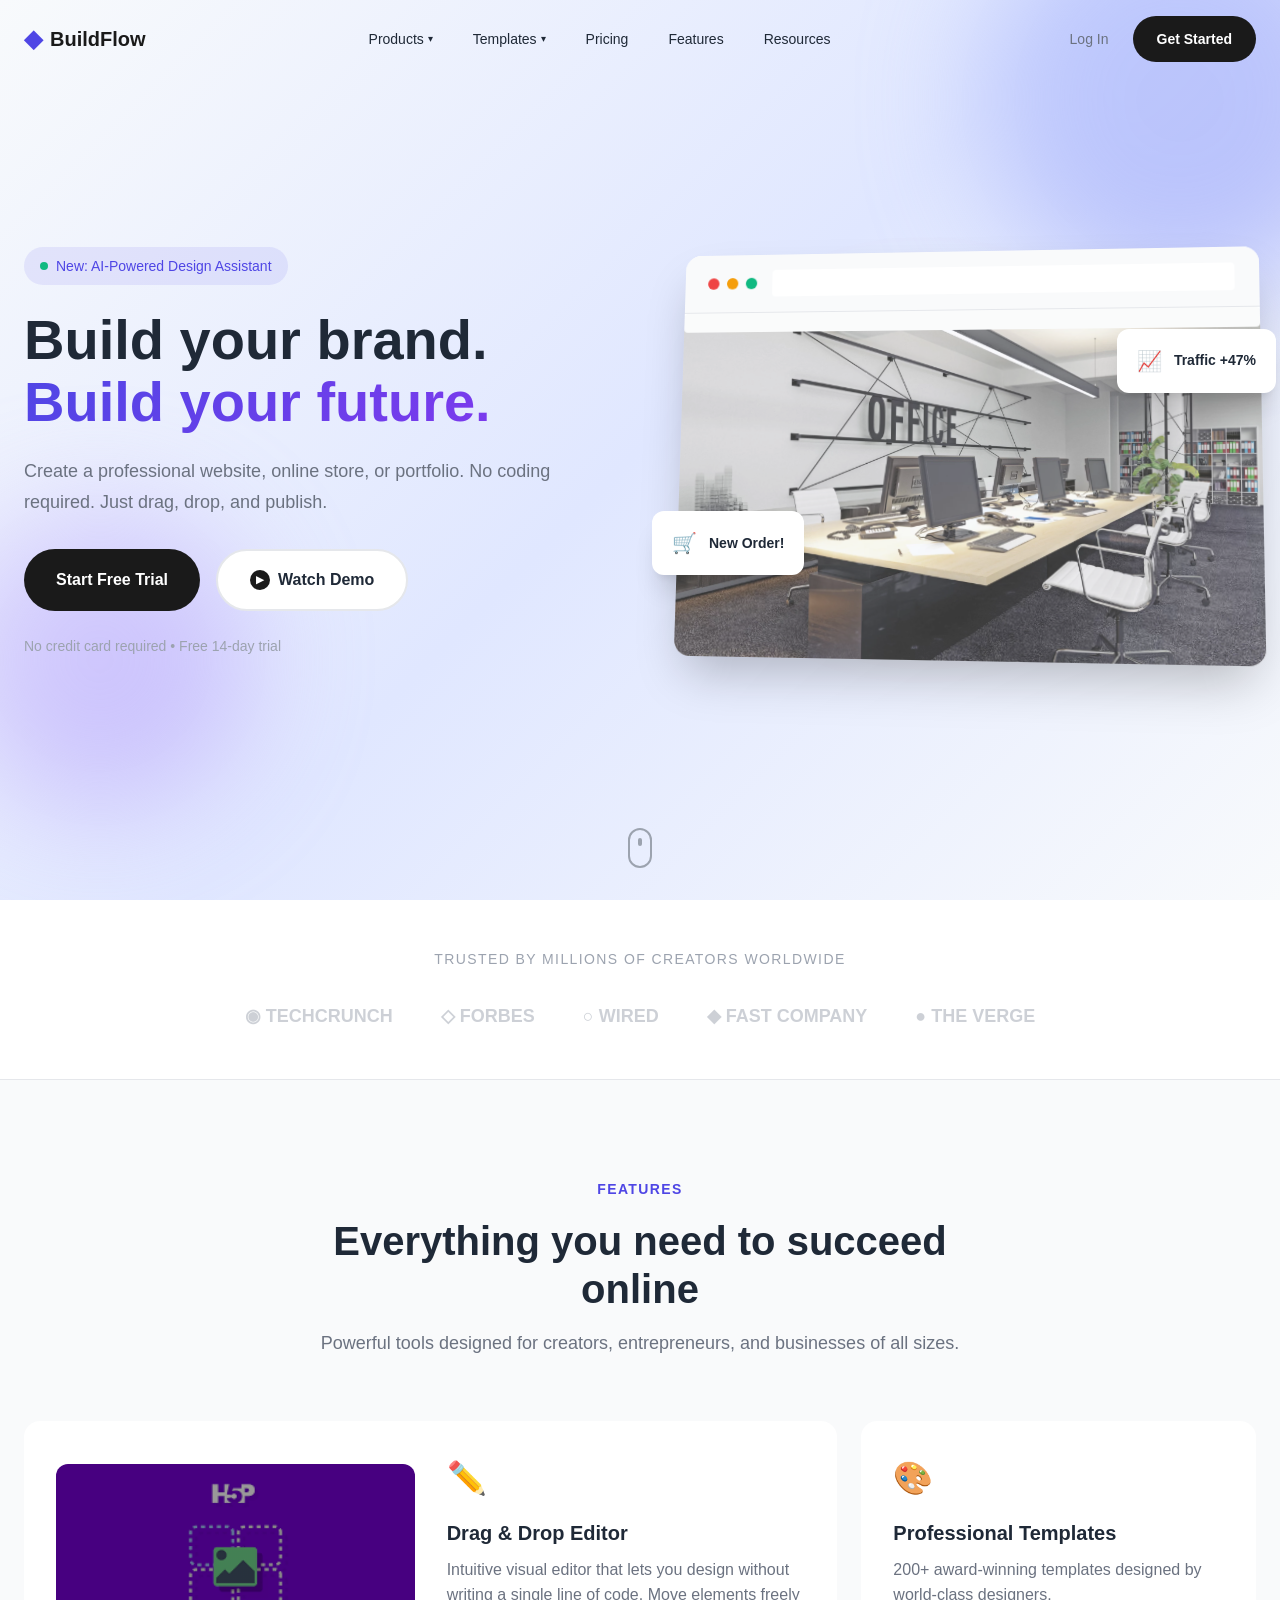
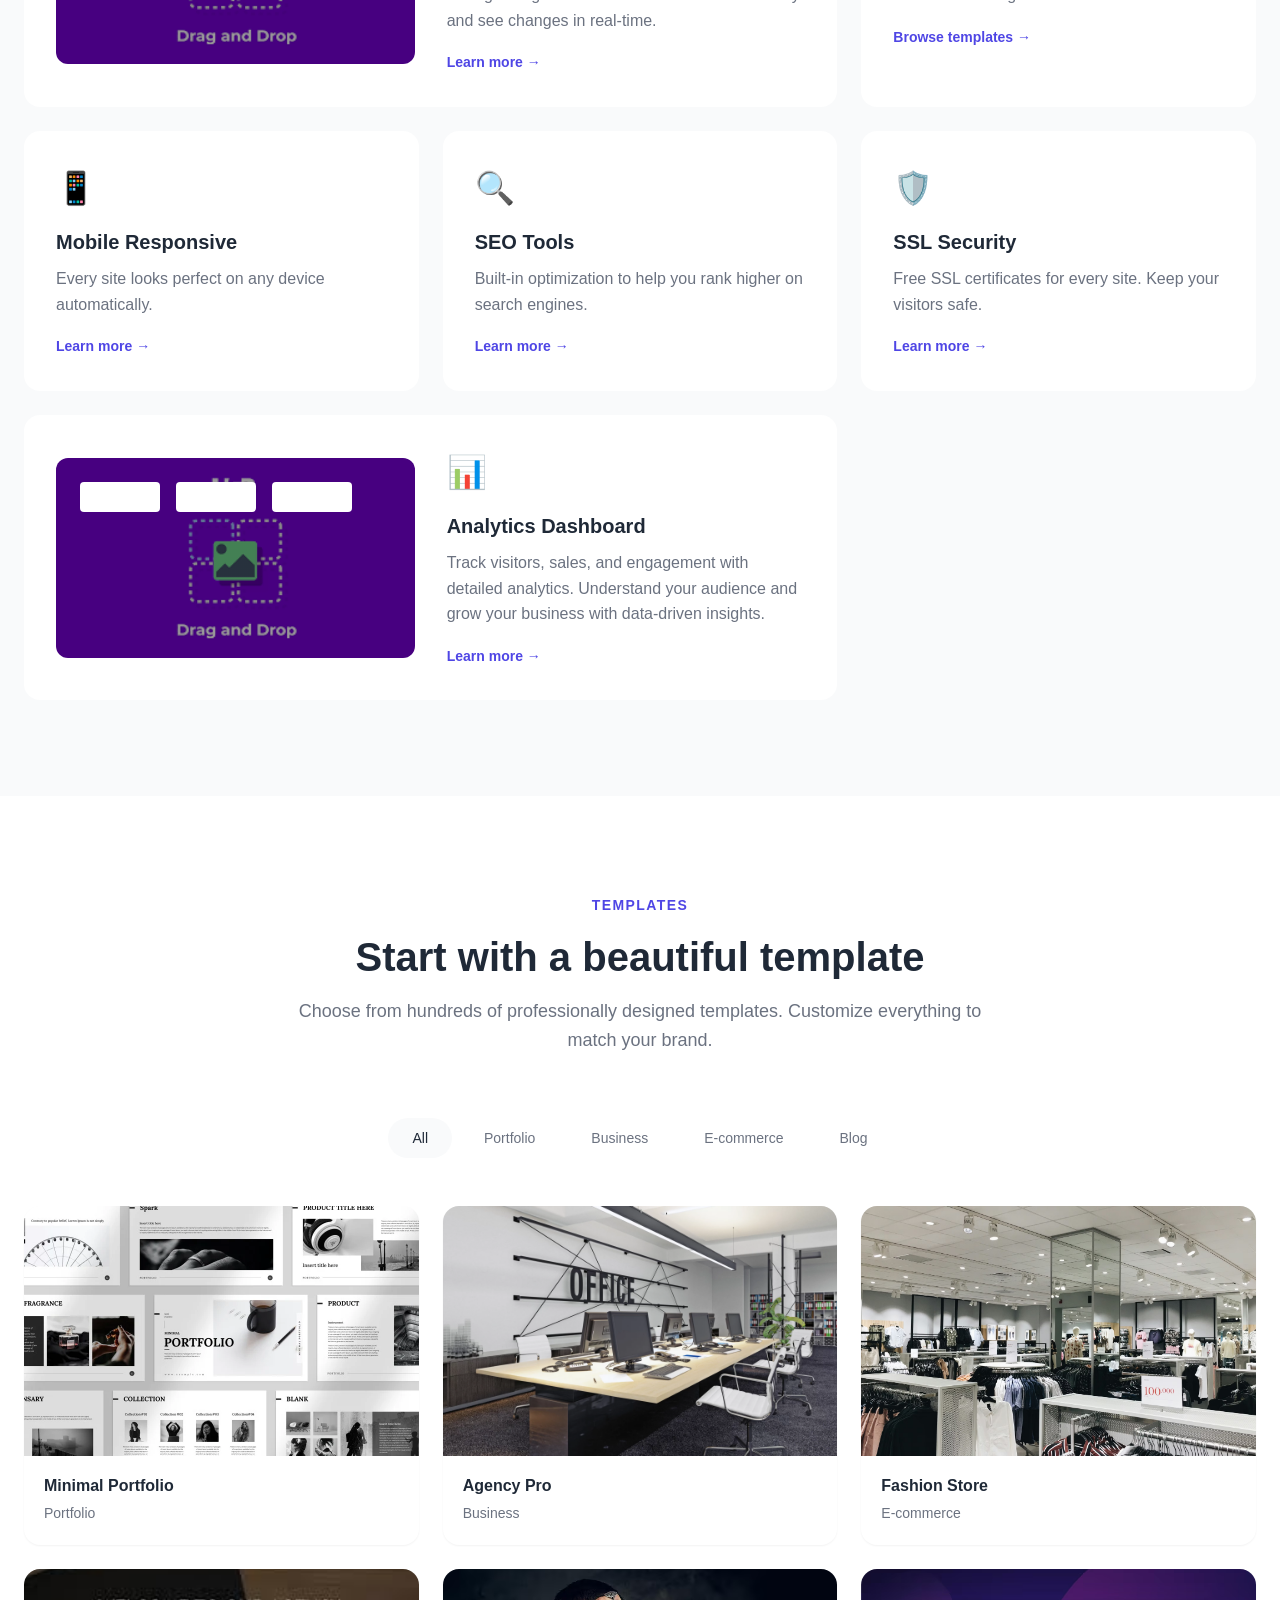
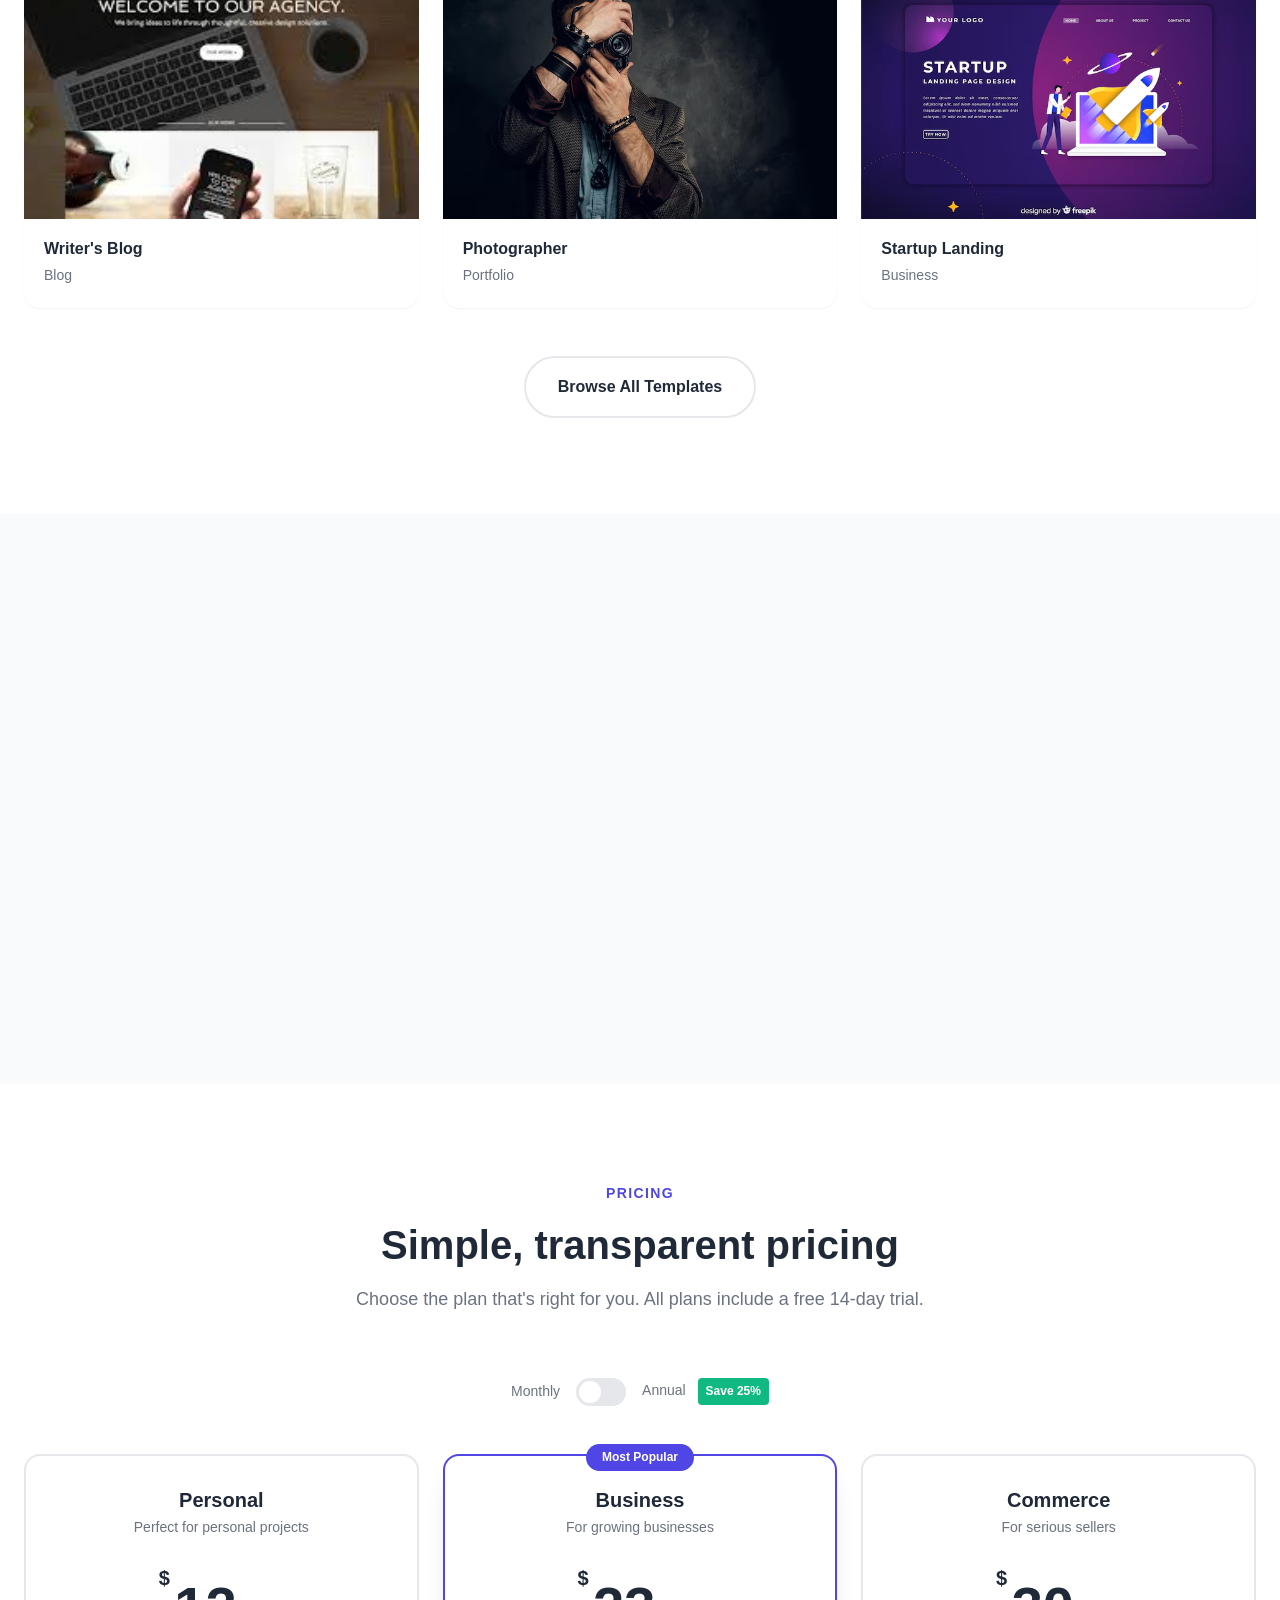
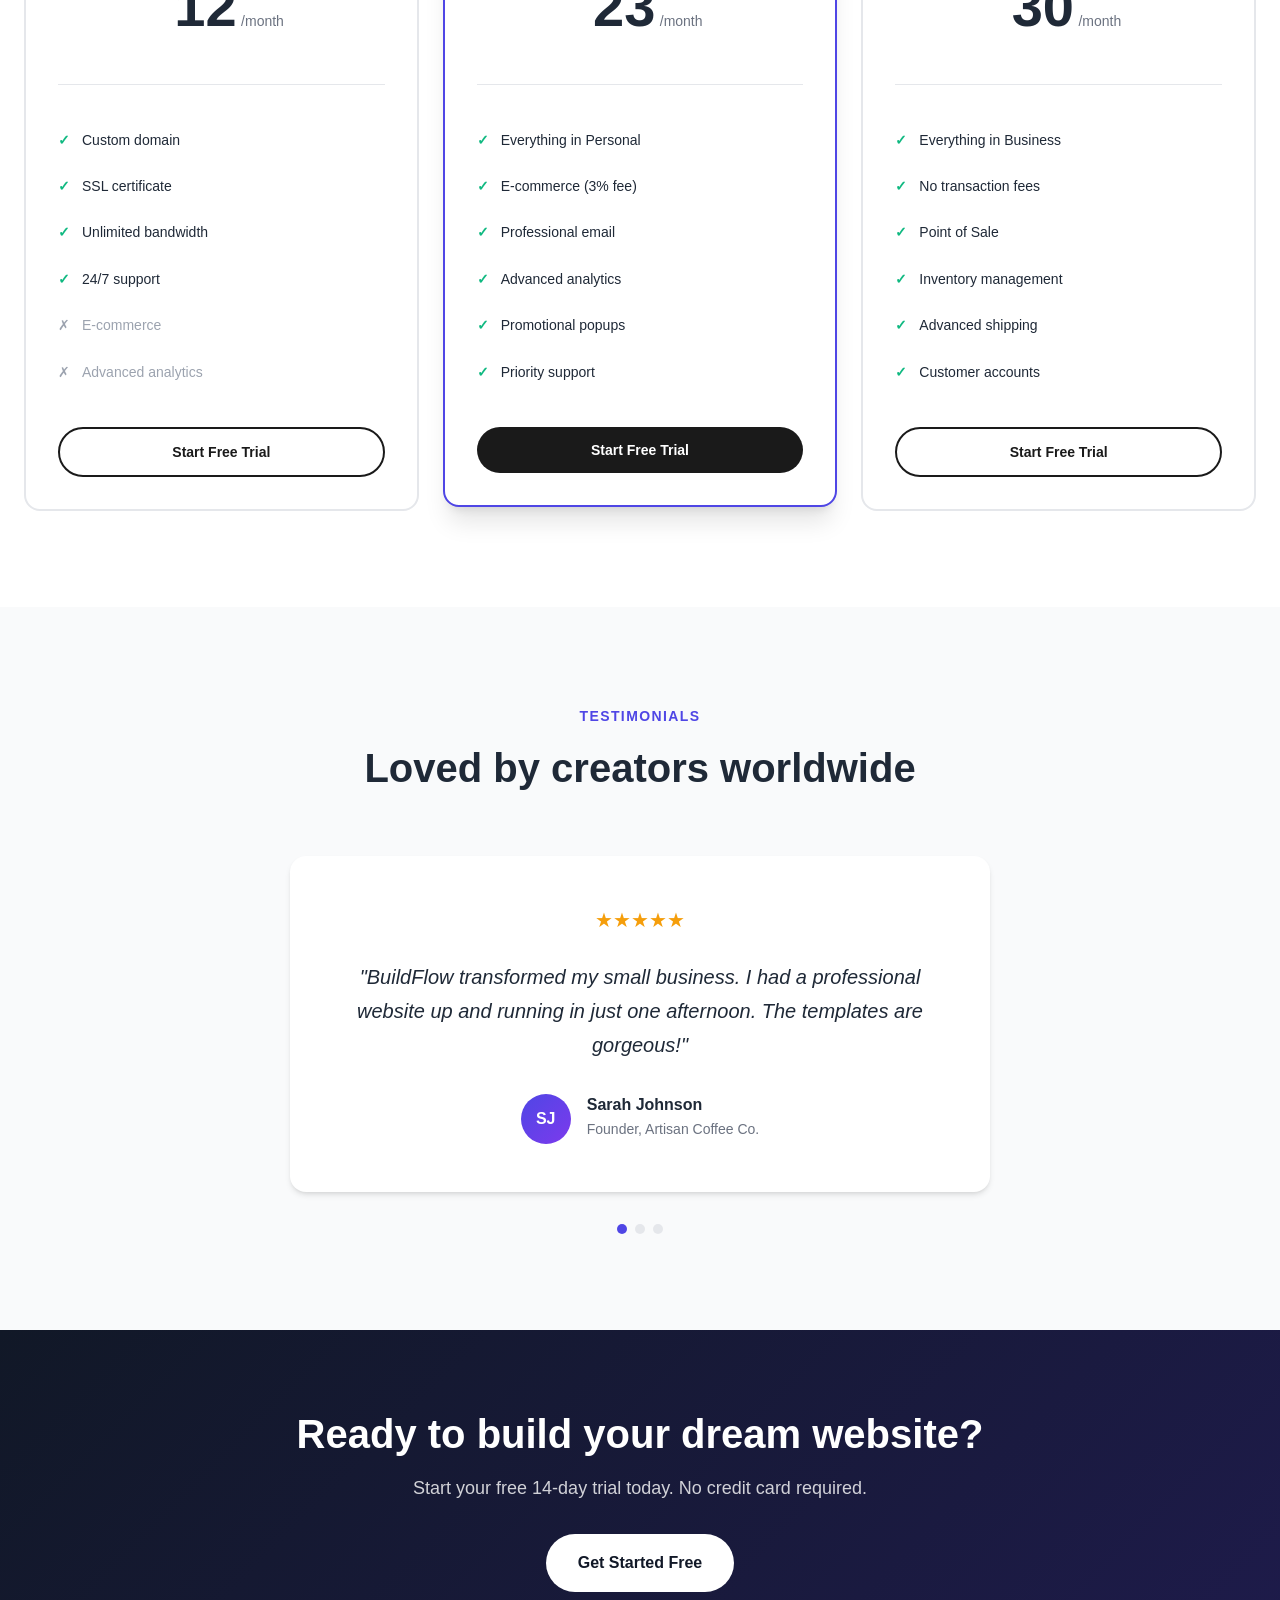
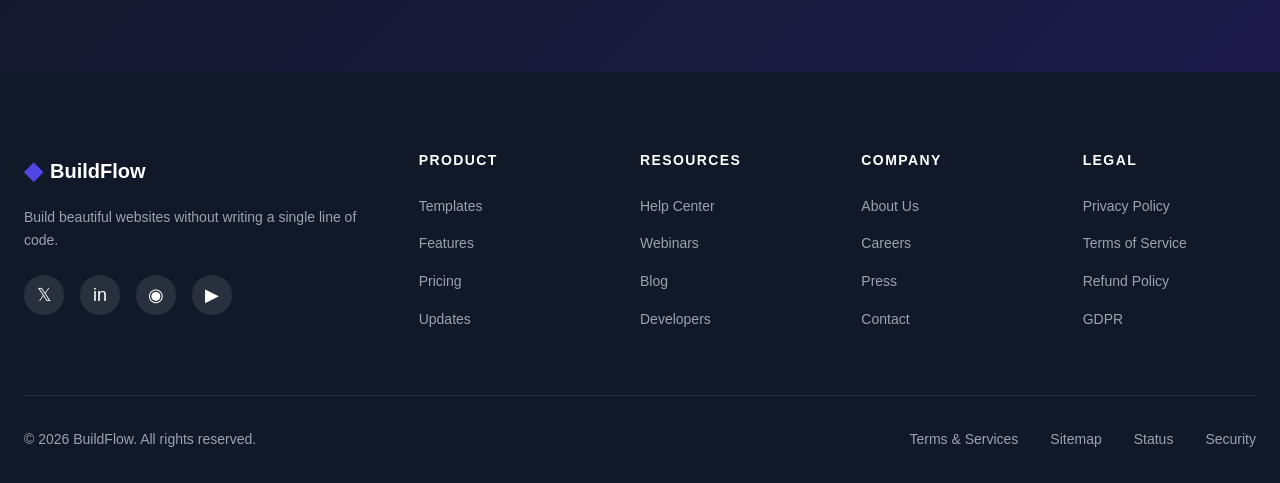
==== commit 87975714: "Add files via upload" ====
--- a/index.html
+++ b/index.html
@@ -139,11 +139,11 @@
                         <div class="demo-site">
                             <div class="demo-nav"></div>
                             <div class="demo-hero"></div>
-                            <div class="demo-grid">
+                            <!-- <div class="demo-grid">
                                 <div class="demo-card"></div>
                                 <div class="demo-card"></div>
                                 <div class="demo-card"></div>
-                            </div>
+                            </div> -->
                         </div>
                     </div>
                 </div>
@@ -201,7 +201,7 @@
             <div class="features-grid">
                 <div class="feature-card feature-large">
                     <div class="feature-visual">
-                        <div class="visual-editor">
+                        <!-- <div class="visual-editor">
                             <div class="editor-sidebar"></div>
                             <div class="editor-canvas">
                                 <div class="canvas-block" style="height: 40px;"></div>
@@ -209,7 +209,7 @@
                                 <div class="canvas-block" style="height: 120px;"></div>
                                 <div class="canvas-block" style="height: 30px; width: 40%;"></div>
                             </div>
-                        </div>
+                        </div> -->
                     </div>
                     <div class="feature-content">
                         <span class="feature-icon">✏️</span>
@@ -289,7 +289,8 @@
             </div>
             <div class="templates-grid">
                 <div class="template-card" data-category="portfolio">
-                    <div class="template-preview" style="background: linear-gradient(135deg, #1a1a2e, #16213e);">
+                    <div class="template-preview" >
+                        <img src="f2.webp" alt="Portfolio Template" style="width:100%; height:100%; object-fit:cover;">
                         <div class="template-overlay">
                             <button class="btn-preview">Preview</button>
                             <button class="btn-use">Use Template</button>
@@ -301,7 +302,8 @@
                     </div>
                 </div>
                 <div class="template-card" data-category="business">
-                    <div class="template-preview" style="background: linear-gradient(135deg, #f8f9fa, #e9ecef);">
+                    <div class="template-preview" >
+                        <img src="f1.webp" alt="Business Template" style="width:100%; height:100%; object-fit:cover;">
                         <div class="template-overlay">
                             <button class="btn-preview">Preview</button>
                             <button class="btn-use">Use Template</button>
@@ -314,6 +316,7 @@
                 </div>
                 <div class="template-card" data-category="ecommerce">
                     <div class="template-preview" style="background: linear-gradient(135deg, #ff6b6b, #feca57);">
+                        <img src="f4.avif" alt="Business Template" style="width:100%; height:100%; object-fit:cover;">
                         <div class="template-overlay">
                             <button class="btn-preview">Preview</button>
                             <button class="btn-use">Use Template</button>
@@ -326,6 +329,7 @@
                 </div>
                 <div class="template-card" data-category="blog">
                     <div class="template-preview" style="background: linear-gradient(135deg, #a29bfe, #6c5ce7);">
+                        <img src="agency.jpg" alt="Business Template" style="width:100%; height:100%; object-fit:cover;">
                         <div class="template-overlay">
                             <button class="btn-preview">Preview</button>
                             <button class="btn-use">Use Template</button>
@@ -338,6 +342,7 @@
                 </div>
                 <div class="template-card" data-category="portfolio">
                     <div class="template-preview" style="background: linear-gradient(135deg, #00b894, #00cec9);">
+                        <img src="photogrPHER.avif" alt="Business Template" style="width:100%; height:100%; object-fit:cover;">
                         <div class="template-overlay">
                             <button class="btn-preview">Preview</button>
                             <button class="btn-use">Use Template</button>
@@ -350,6 +355,7 @@
                 </div>
                 <div class="template-card" data-category="business">
                     <div class="template-preview" style="background: linear-gradient(135deg, #2d3436, #636e72);">
+                        <img src="startup.avif" alt="Business Template" style="width:100%; height:100%; object-fit:cover;">
                         <div class="template-overlay">
                             <button class="btn-preview">Preview</button>
                             <button class="btn-use">Use Template</button>
@@ -538,6 +544,7 @@
             </div>
         </div>
     </section>
+
 
     <!-- CTA Section -->
     <section class="cta-section">
@@ -597,9 +604,9 @@
                 <div class="footer-links">
                     <h4>Legal</h4>
                     <ul>
-                        <li><a href="#">Privacy Policy</a></li>
-                        <li><a href="#">Terms of Service</a></li>
-                        <li><a href="#">Cookie Policy</a></li>
+                        <li><a href="privacy.html">Privacy Policy</a></li>
+                        <li><a href="terms.html">Terms of Service</a></li>
+                        <li><a href="refund.html">Refund Policy</a></li>
                         <li><a href="#">GDPR</a></li>
                     </ul>
                 </div>
@@ -607,6 +614,7 @@
             <div class="footer-bottom">
                 <p>&copy; 2026 BuildFlow. All rights reserved.</p>
                 <div class="footer-bottom-links">
+                    <a href="terms.html">Terms & Services </a>
                     <a href="#">Sitemap</a>
                     <a href="#">Status</a>
                     <a href="#">Security</a>
--- a/styles.css
+++ b/styles.css
@@ -85,6 +85,54 @@
     background-color: var(--color-bg);
     overflow-x: hidden;
 }
+.legal-page {
+  padding: 80px 20px;
+  background: #f9fafb;
+}
+
+.legal-container {
+    
+  max-width: 900px;
+  margin: auto;
+  background: #ffffff;
+  padding: 50px;
+  border-radius: 12px;
+  box-shadow: 0 10px 30px rgba(0,0,0,0.05);
+}
+
+.legal-container h1 {
+  font-size: 36px;
+  margin-bottom: 10px;
+}
+
+.last-updated {
+  color: #6b7280;
+  margin-bottom: 30px;
+}
+
+.legal-container h2 {
+  margin-top: 30px;
+  font-size: 22px;
+}
+
+.legal-container h3 {
+  margin-top: 20px;
+  font-size: 18px;
+}
+
+.legal-container p {
+  margin: 10px 0;
+  line-height: 1.7;
+}
+
+.legal-container ul {
+  margin: 10px 0 10px 20px;
+}
+
+.footer-note {
+  margin-top: 40px;
+  font-weight: 500;
+}
 
 a {
     color: inherit;
@@ -117,6 +165,7 @@
     margin: 0 auto;
     padding: 0 var(--container-padding);
 }
+
 
 /* =====================================================
    Typography
@@ -603,12 +652,24 @@
     background: #fff;
     border-radius: var(--radius-sm);
 }
-
-.browser-content {
+.browser-content  {
+    height: 350px;
+    flex: 1;
+    /* height: 1000 px; */
+    width:1000 px; 
+    background-image: url("f1.webp");
+    background-size: cover;        /* makes image cover entire area */
+    background-position: center;   /* center the image */
+    background-repeat: no-repeat;  /* prevent tiling */
+    border-radius: var(--radius-md);
+    opacity: 0.8;
+}
+
+/* .browser-content {
     height: 350px;
     background: linear-gradient(180deg, #f8fafc, #fff);
     padding: 1.5rem;
-}
+} */
 
 .demo-site {
     height: 100%;
@@ -623,12 +684,34 @@
     border-radius: var(--radius-sm);
 }
 
-.demo-hero {
+/* .demo-hero {
     flex: 1;
     background: linear-gradient(135deg, var(--color-secondary), var(--color-accent));
     border-radius: var(--radius-md);
     opacity: 0.8;
-}
+} */
+/* .demo-hero {
+    flex: 1;
+    background: 
+        linear-gradient(135deg, var(--color-secondary), var(--color-accent)),
+        url("D://FF2//f.png");
+    background-size: cover;
+    background-position: center;
+    background-repeat: no-repeat;
+    border-radius: var(--radius-md);
+} */
+
+/* .demo-hero {
+    flex: 1;
+    height: 100 px;
+    width:100 px; 
+    background-image: url("f.png");
+    background-size: cover;        /* makes image cover entire area */
+    /* background-position: center;   /* center the image */
+    /* background-repeat: no-repeat;  prevent tiling */
+    /* border-radius: var(--radius-md); */
+    /* opacity: 0.8;
+} */ 
 
 .demo-grid {
     display: grid;
@@ -851,13 +934,21 @@
 }
 
 /* Feature Visuals */
-.feature-visual {
+/* .feature-visual {
     background: var(--color-bg-alt);
     border-radius: var(--radius-lg);
     padding: 1.5rem;
     min-height: 200px;
-}
-
+} */
+.feature-visual {
+    position: relative;
+    border-radius: var(--radius-lg);
+    padding: 1.5rem;
+    min-height: 200px;
+    background: 
+        linear-gradient(rgba(0,0,0,0.4), rgba(0,0,0,0.4)),
+        url("f3.png") center/cover no-repeat;
+}
 .visual-editor {
     display: flex;
     gap: 1rem;
@@ -979,6 +1070,8 @@
     overflow: hidden;
 }
 
+
+
 .template-overlay {
     position: absolute;
     inset: 0;
@@ -990,7 +1083,7 @@
     gap: 1rem;
     opacity: 0;
     transition: opacity var(--transition-base);
-}
+} 
 
 .template-card:hover .template-overlay {
     opacity: 1;
@@ -1644,4 +1737,86 @@
 .fade-up.visible {
     opacity: 1;
     transform: translateY(0);
+}
+
+/* =========================================
+   Legal Pages (Refund / Privacy / Terms)
+   ========================================= */
+
+.legal-wrapper {
+    padding: 120px 20px 80px;
+    background: #f8fafc;
+    min-height: 100vh;
+}
+
+.legal-box {
+    max-width: 900px;
+    margin: 0 auto;
+    background: #ffffff;
+    padding: 60px;
+    border-radius: 14px;
+    box-shadow: 0 20px 40px rgba(0, 0, 0, 0.05);
+}
+
+.legal-header {
+    margin-bottom: 40px;
+}
+
+.legal-header h1 {
+    font-size: 36px;
+    font-weight: 700;
+    margin-bottom: 10px;
+}
+
+.legal-updated {
+    font-size: 14px;
+    color: #6b7280;
+}
+
+.legal-box h2 {
+    font-size: 22px;
+    margin-top: 35px;
+    margin-bottom: 12px;
+}
+
+.legal-box h3 {
+    font-size: 18px;
+    margin-top: 25px;
+    margin-bottom: 8px;
+}
+
+.legal-box p {
+    font-size: 16px;
+    line-height: 1.8;
+    color: #374151;
+    margin-bottom: 16px;
+}
+
+.legal-box ul {
+    margin: 10px 0 20px 20px;
+}
+
+.legal-box ul li {
+    margin-bottom: 8px;
+    line-height: 1.7;
+}
+
+.legal-divider {
+    hef.pngght: 1px;
+    background: #e5e7eb;
+    margpngn: 40px 0;
+}
+
+/* Back Button */
+.legal-back {
+    display: inline-block;
+    margin-top: 40px;
+    font-size: 14px;
+    font-weight: 600;
+    color: #4f46e5;
+    transition: 0.3s ease;
+}
+
+.legal-back:hover {
+    color: #7c3aed;
 }
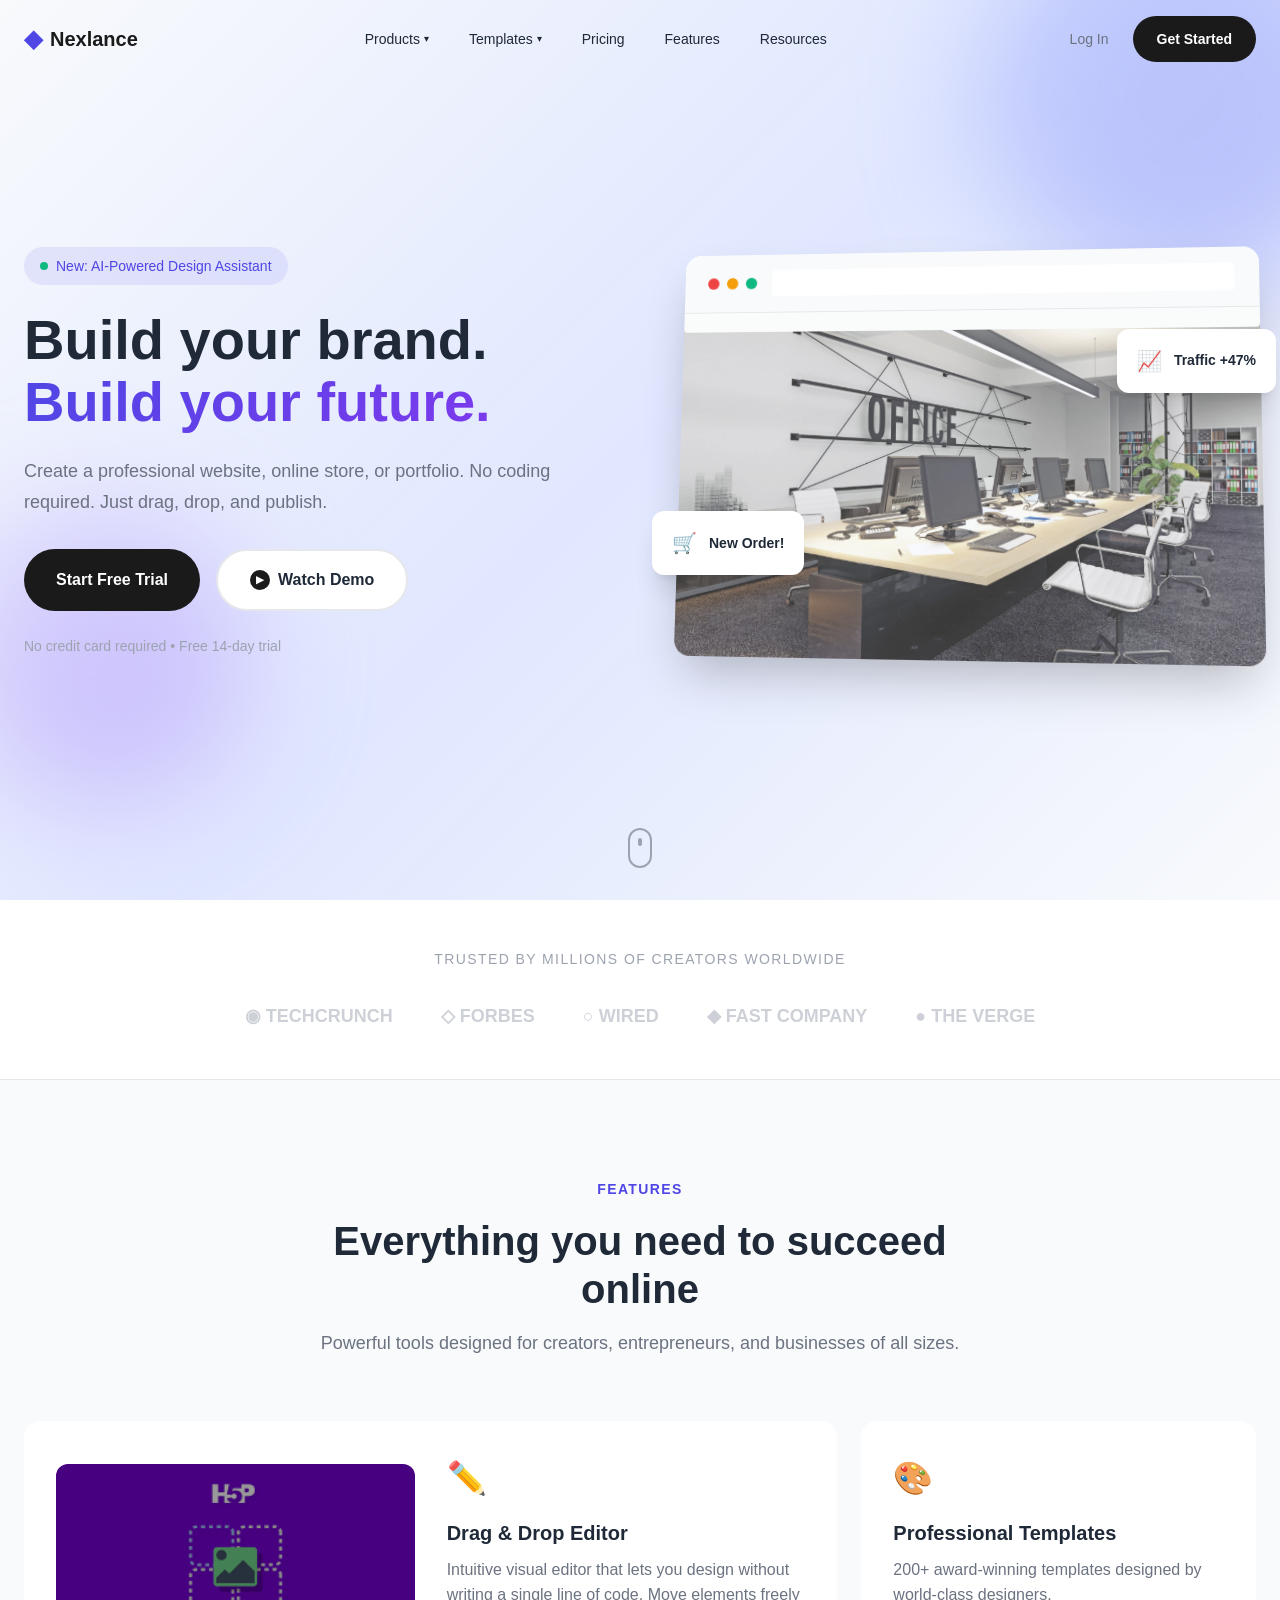
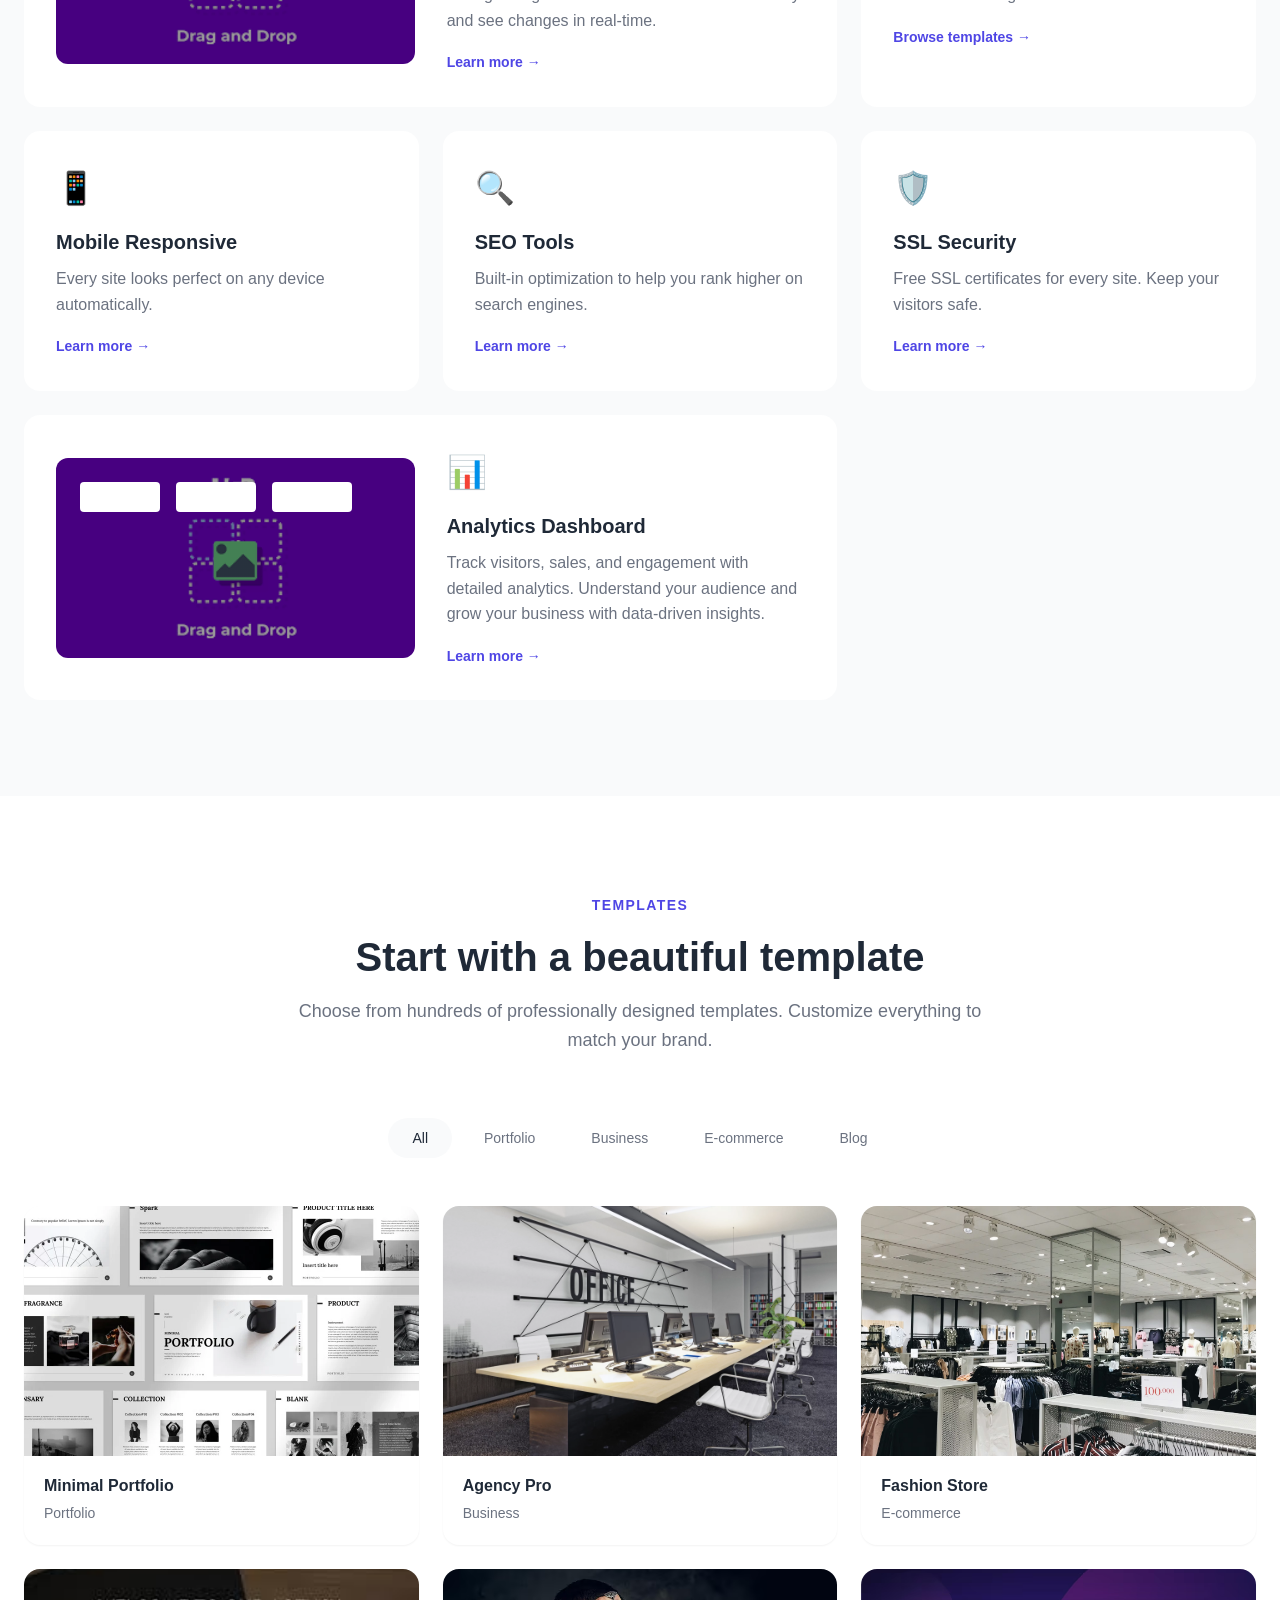
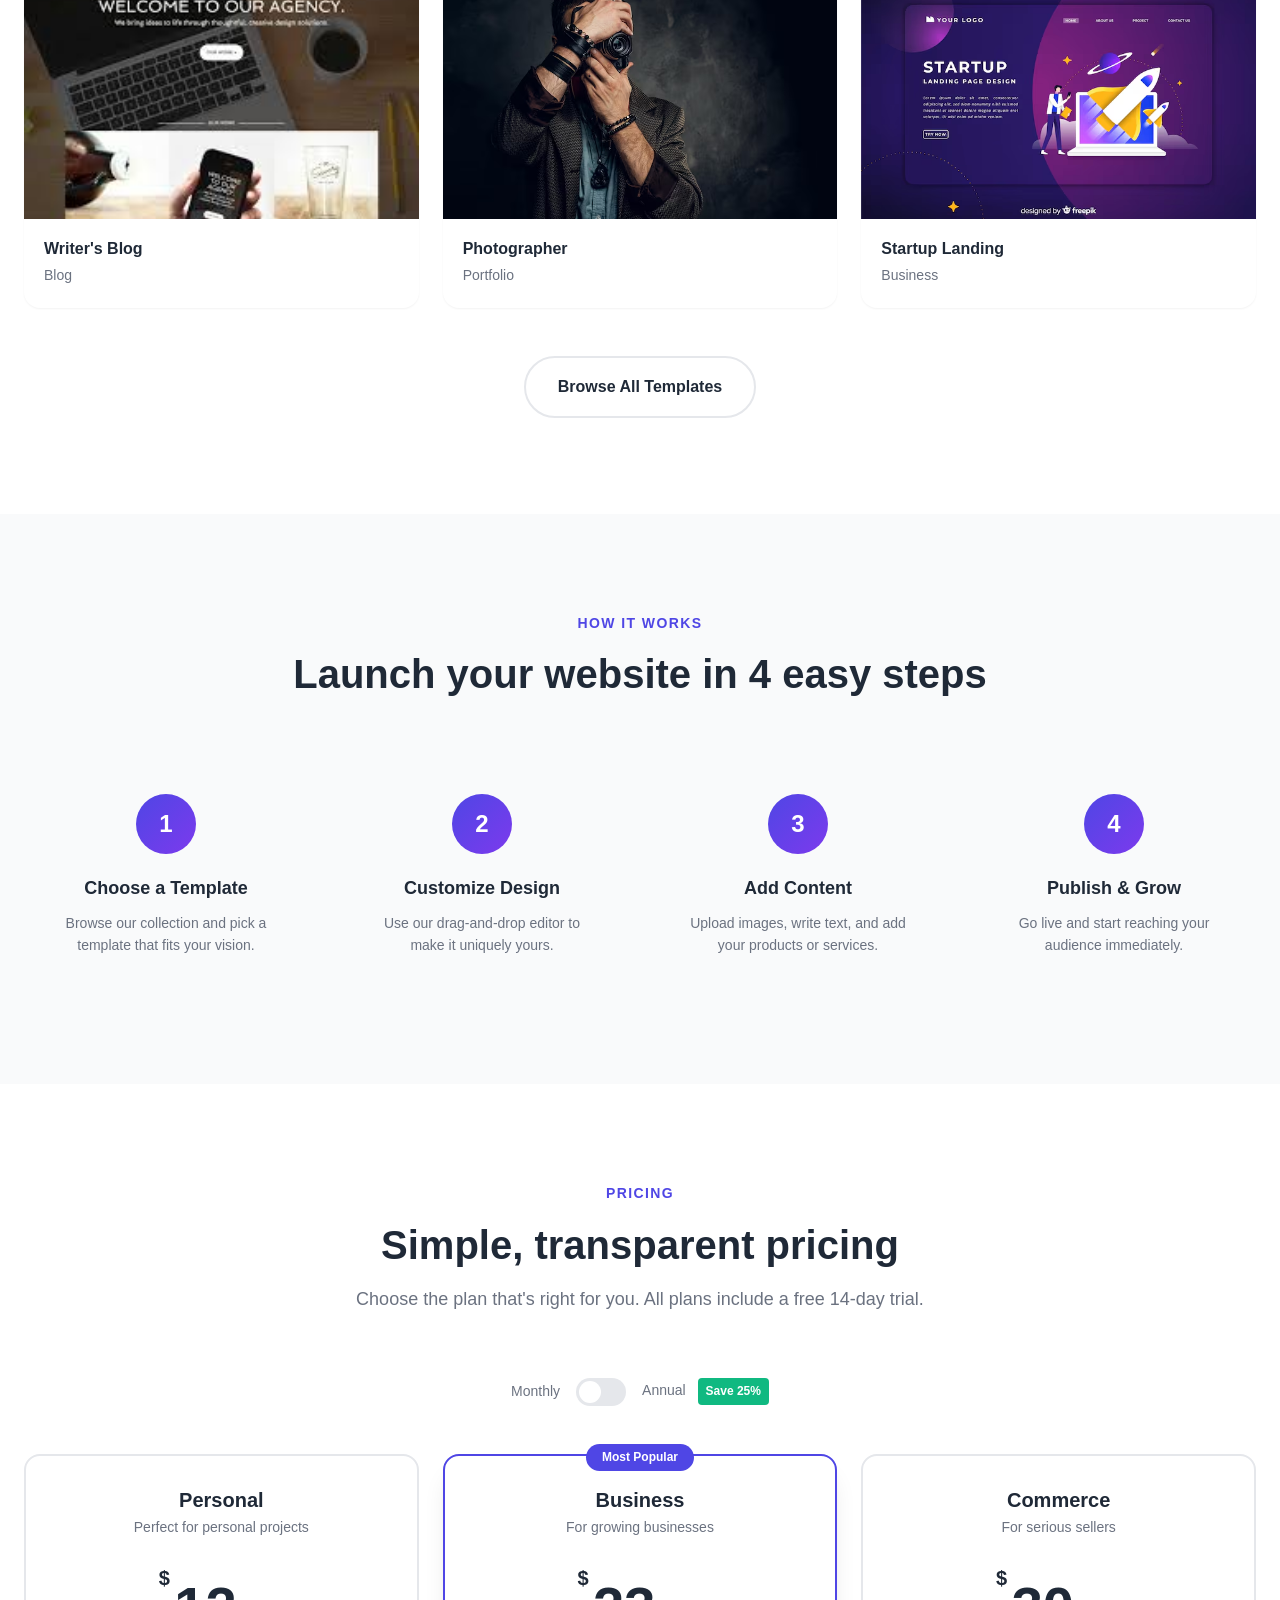
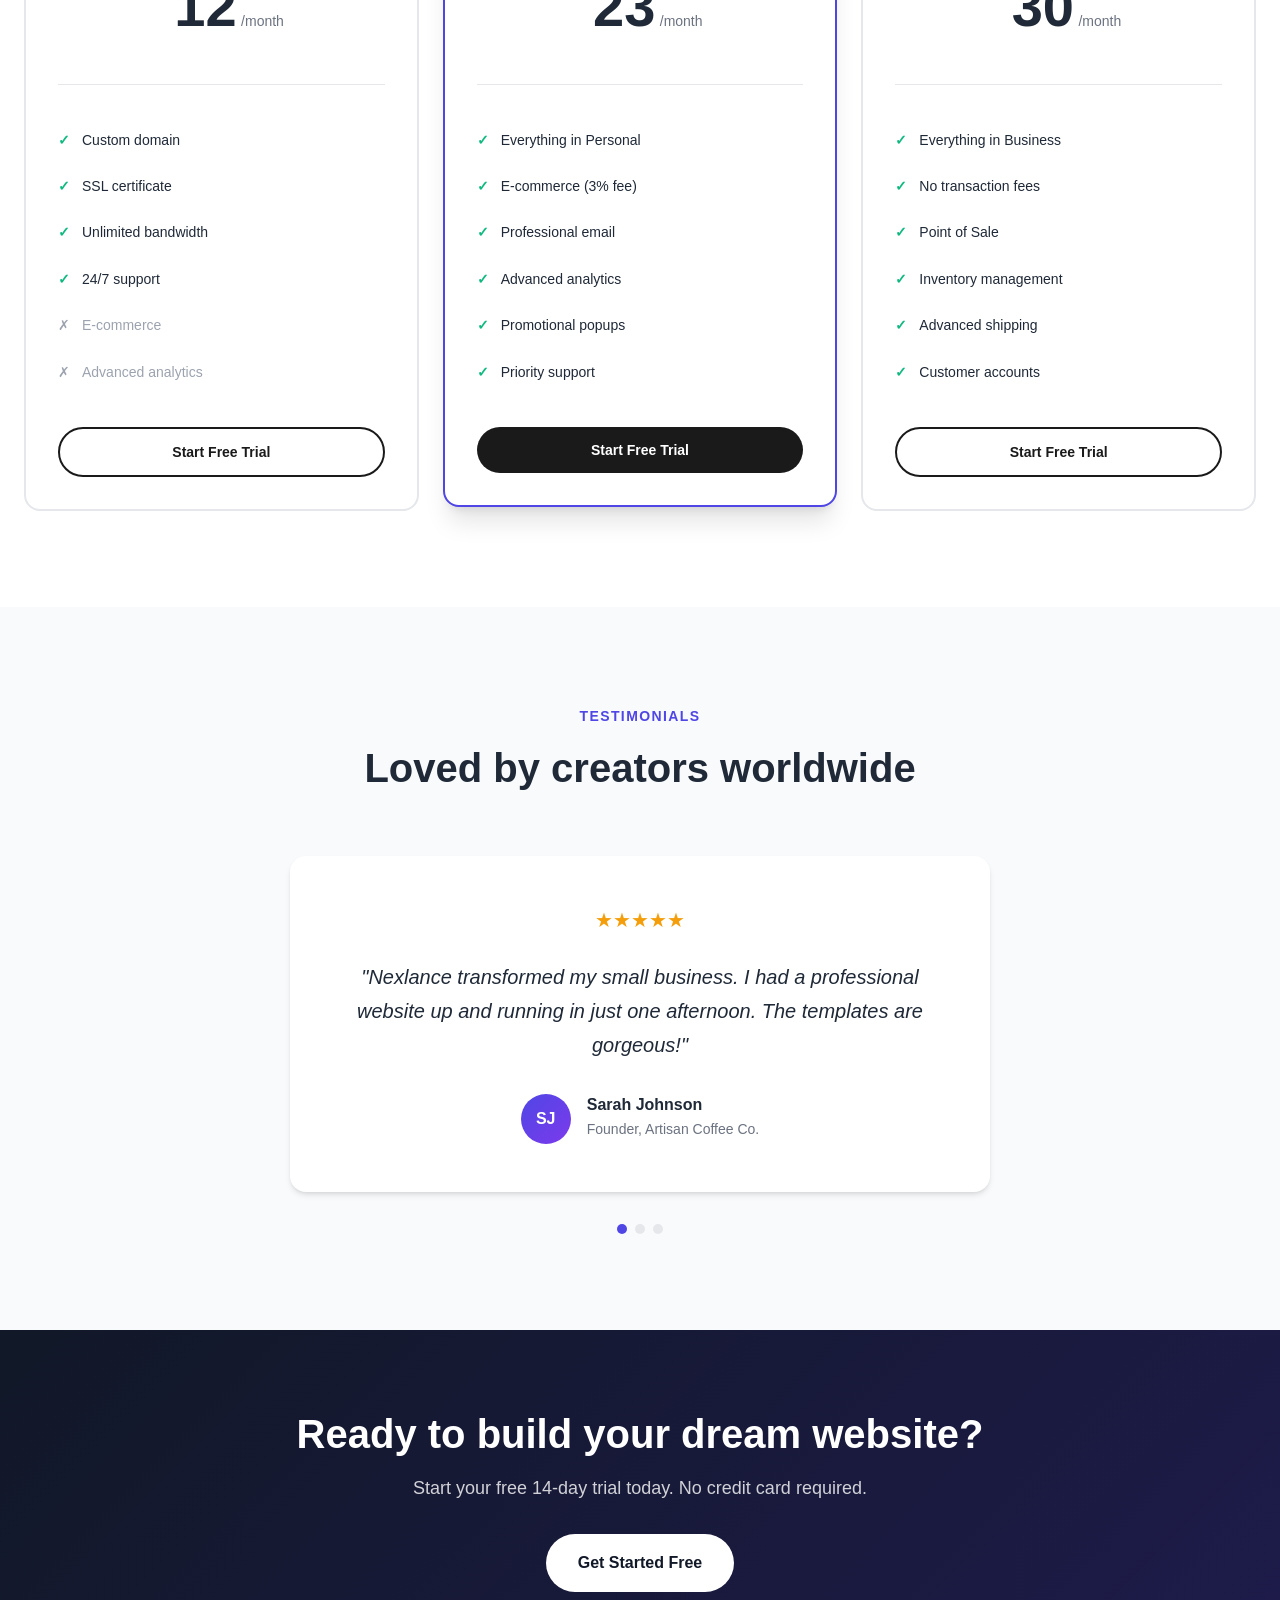
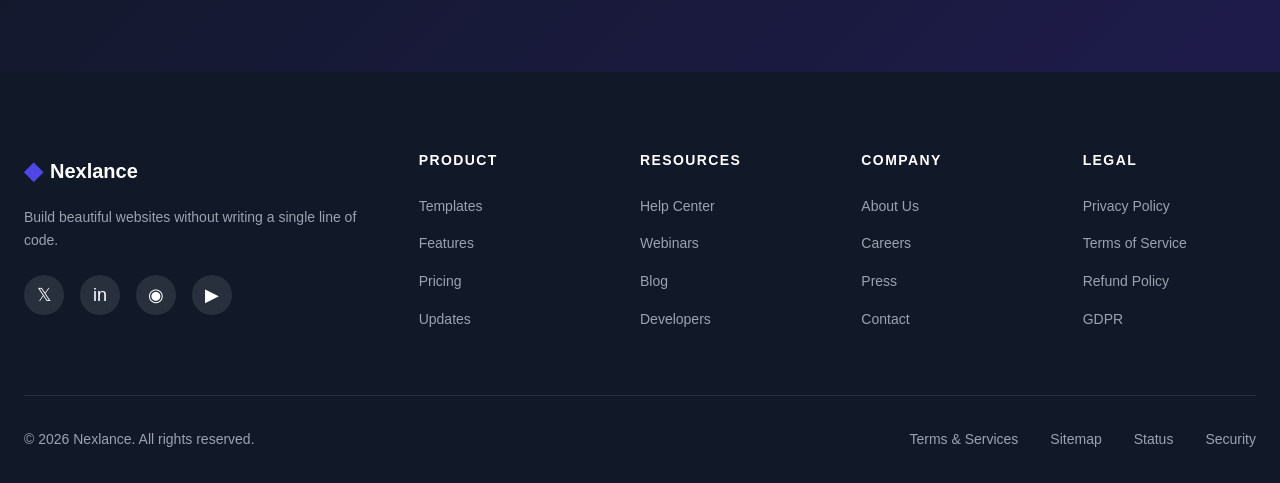
==== commit 15288839: "Add files via upload" ====
--- a/index.html
+++ b/index.html
@@ -3,7 +3,7 @@
 <head>
     <meta charset="UTF-8">
     <meta name="viewport" content="width=device-width, initial-scale=1.0">
-    <title>BuildFlow — Create Your Website</title>
+    <title>Nexlance — Create Your Website</title>
     <link rel="stylesheet" href="styles.css">
     <link rel="preconnect" href="https://fonts.googleapis.com">
     <link rel="preconnect" href="https://fonts.gstatic.com" crossorigin>
@@ -15,7 +15,7 @@
         <div class="nav-container">
             <a href="#" class="logo">
                 <span class="logo-icon">◆</span>
-                BuildFlow
+                Nexlance
             </a>
             <ul class="nav-menu" id="nav-menu">
                 <li class="nav-item has-dropdown">
@@ -500,7 +500,7 @@
                 <div class="testimonial-card active">
                     <div class="testimonial-content">
                         <div class="stars">★★★★★</div>
-                        <p>"BuildFlow transformed my small business. I had a professional website up and running in just one afternoon. The templates are gorgeous!"</p>
+                        <p>"Nexlance transformed my small business. I had a professional website up and running in just one afternoon. The templates are gorgeous!"</p>
                     </div>
                     <div class="testimonial-author">
                         <div class="author-avatar">SJ</div>
@@ -513,7 +513,7 @@
                 <div class="testimonial-card">
                     <div class="testimonial-content">
                         <div class="stars">★★★★★</div>
-                        <p>"As a photographer, I needed a portfolio that would showcase my work beautifully. BuildFlow delivered beyond my expectations."</p>
+                        <p>"As a photographer, I needed a portfolio that would showcase my work beautifully. Nexlance delivered beyond my expectations."</p>
                     </div>
                     <div class="testimonial-author">
                         <div class="author-avatar">MC</div>
@@ -526,7 +526,7 @@
                 <div class="testimonial-card">
                     <div class="testimonial-content">
                         <div class="stars">★★★★★</div>
-                        <p>"The e-commerce features helped me launch my online store quickly. Sales have increased by 200% since switching to BuildFlow."</p>
+                        <p>"The e-commerce features helped me launch my online store quickly. Sales have increased by 200% since switching to Nexlance."</p>
                     </div>
                     <div class="testimonial-author">
                         <div class="author-avatar">ER</div>
@@ -564,7 +564,7 @@
                 <div class="footer-brand">
                     <a href="#" class="logo">
                         <span class="logo-icon">◆</span>
-                        BuildFlow
+                        Nexlance
                     </a>
                     <p>Build beautiful websites without writing a single line of code.</p>
                     <div class="social-links">
@@ -612,7 +612,7 @@
                 </div>
             </div>
             <div class="footer-bottom">
-                <p>&copy; 2026 BuildFlow. All rights reserved.</p>
+                <p>&copy; 2026 Nexlance. All rights reserved.</p>
                 <div class="footer-bottom-links">
                     <a href="terms.html">Terms & Services </a>
                     <a href="#">Sitemap</a>
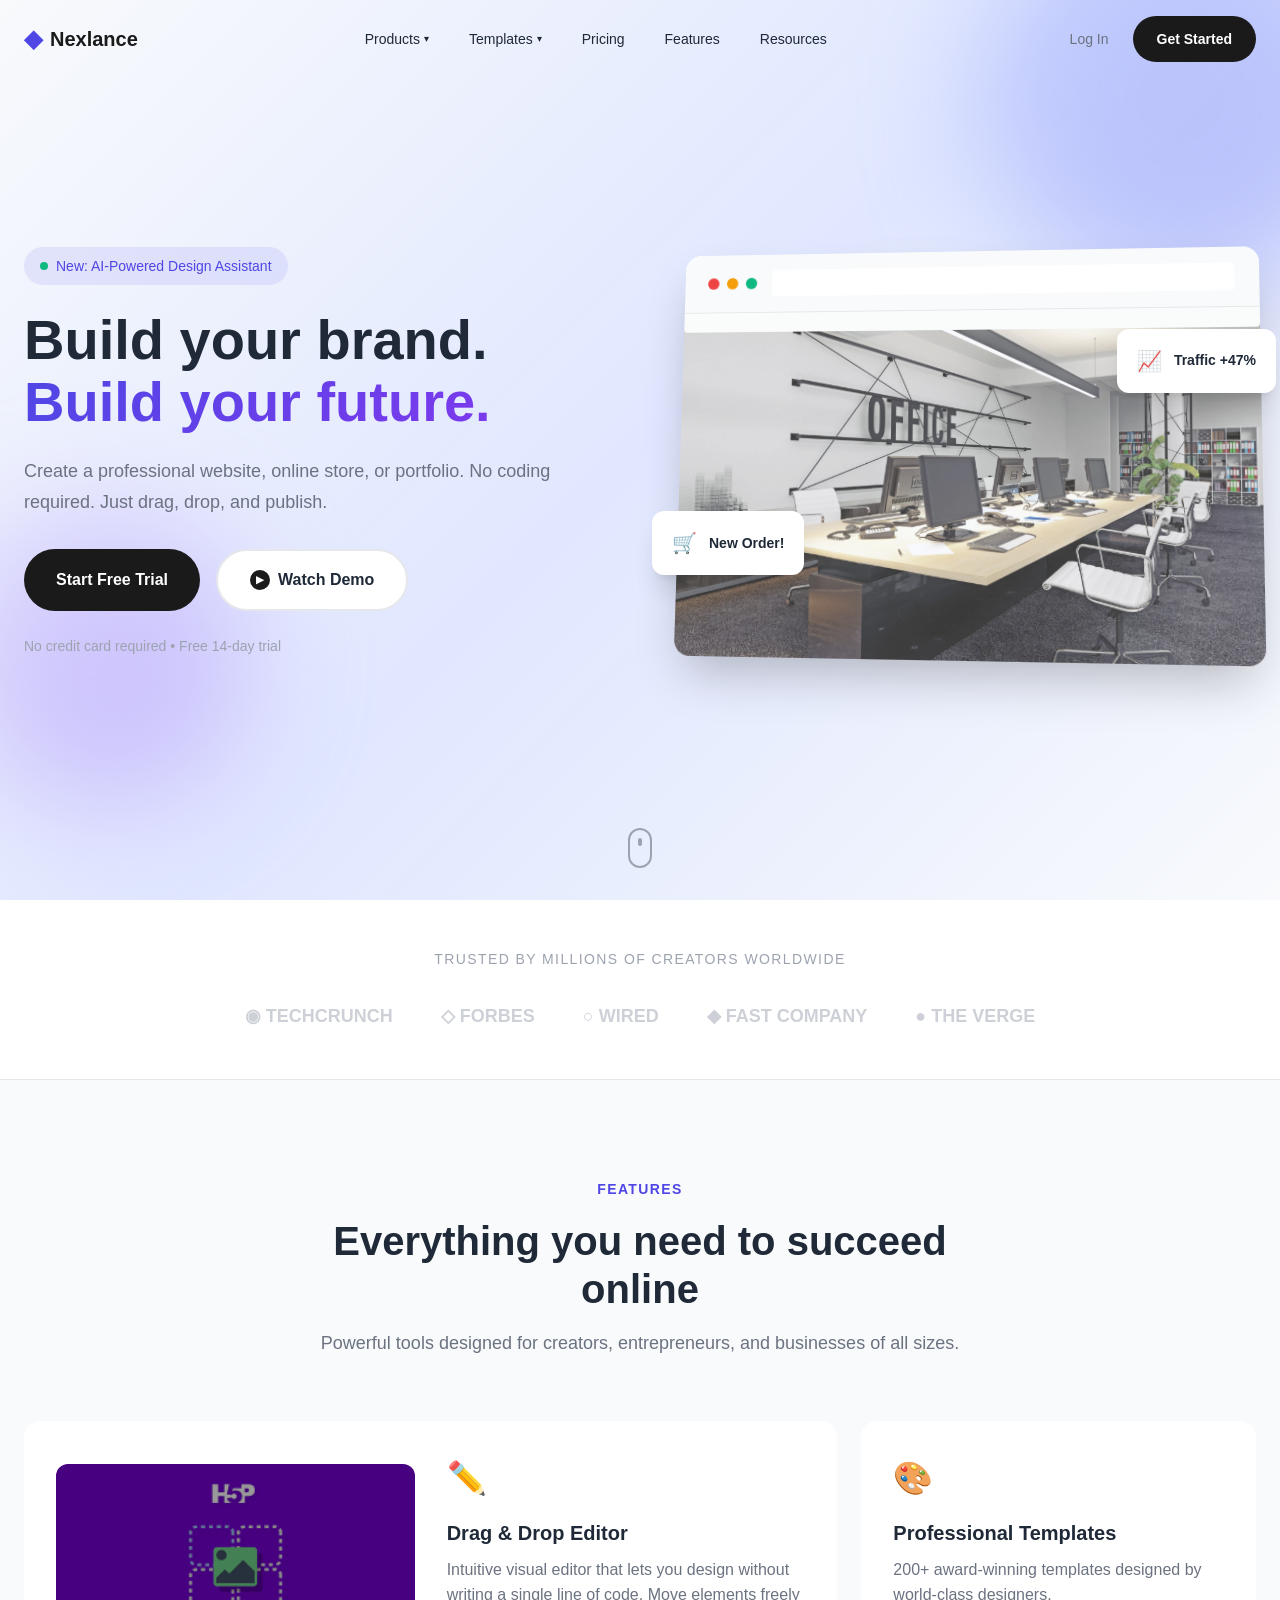
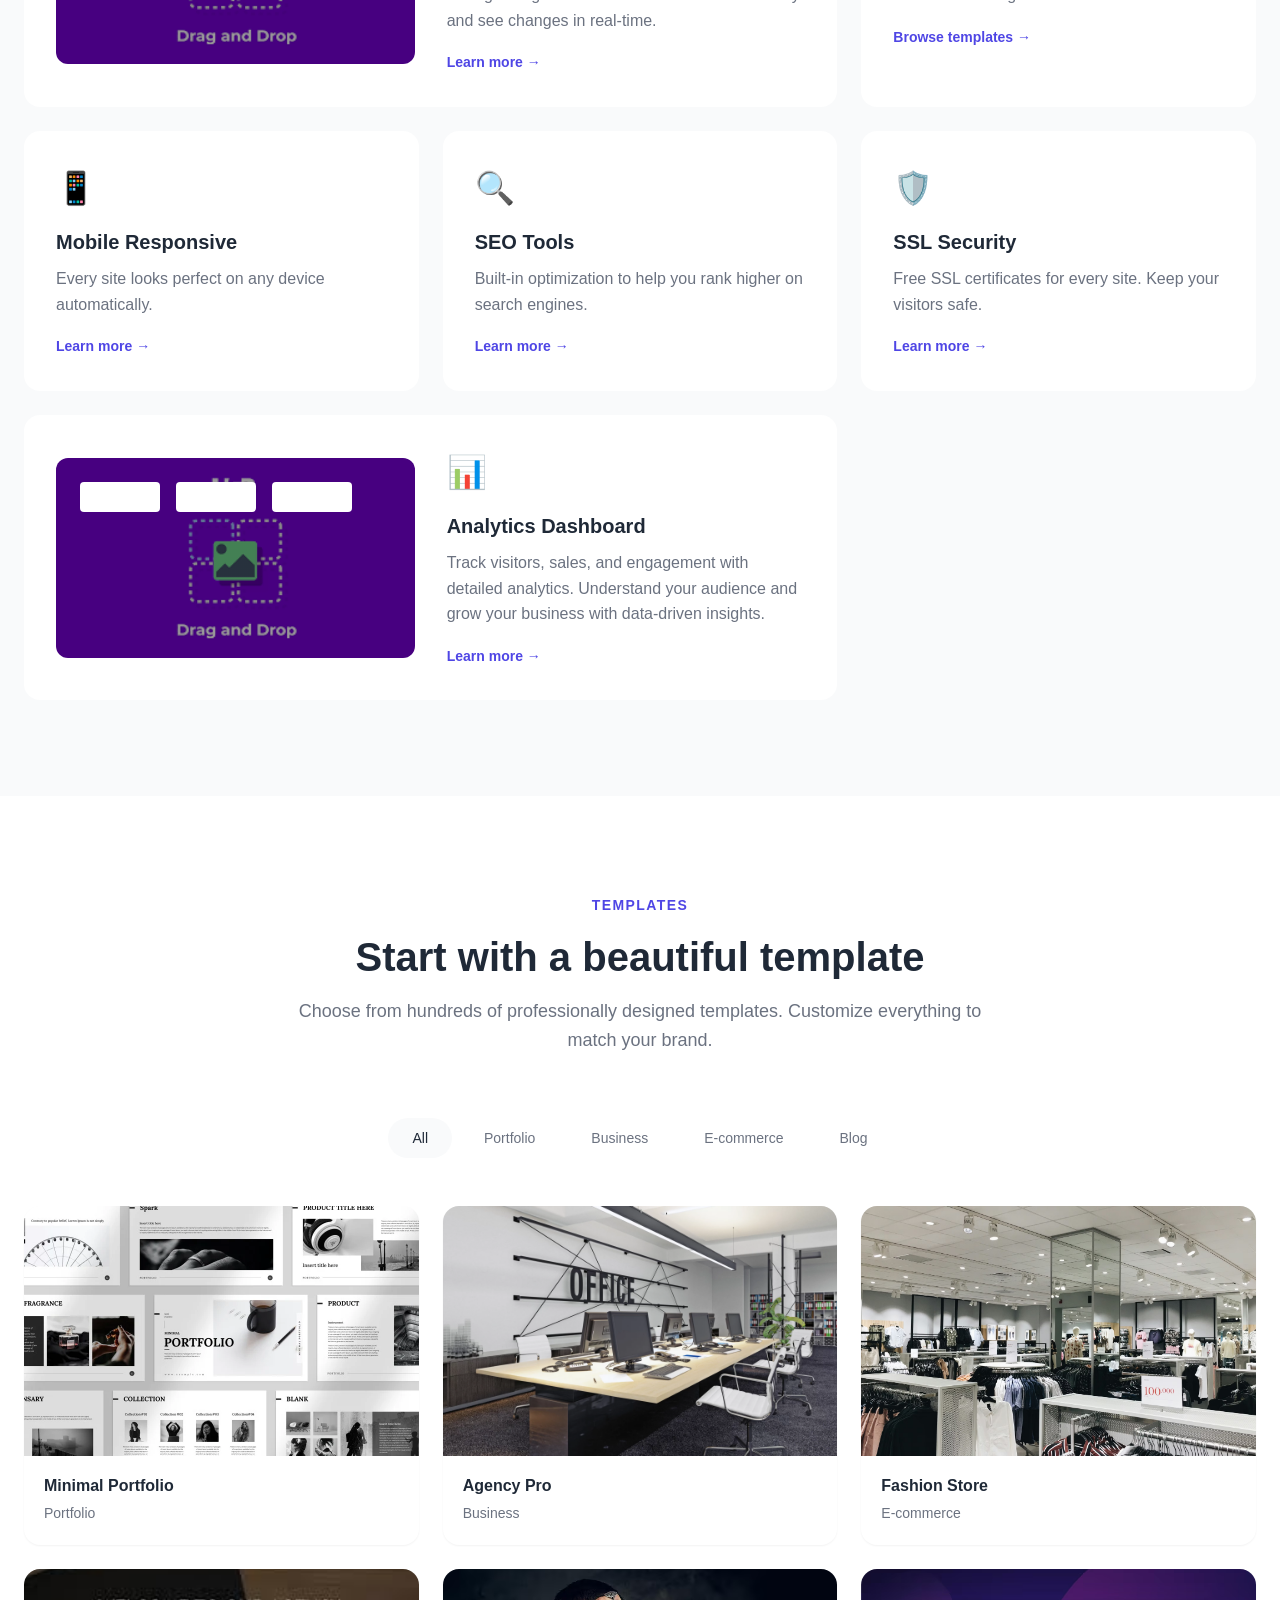
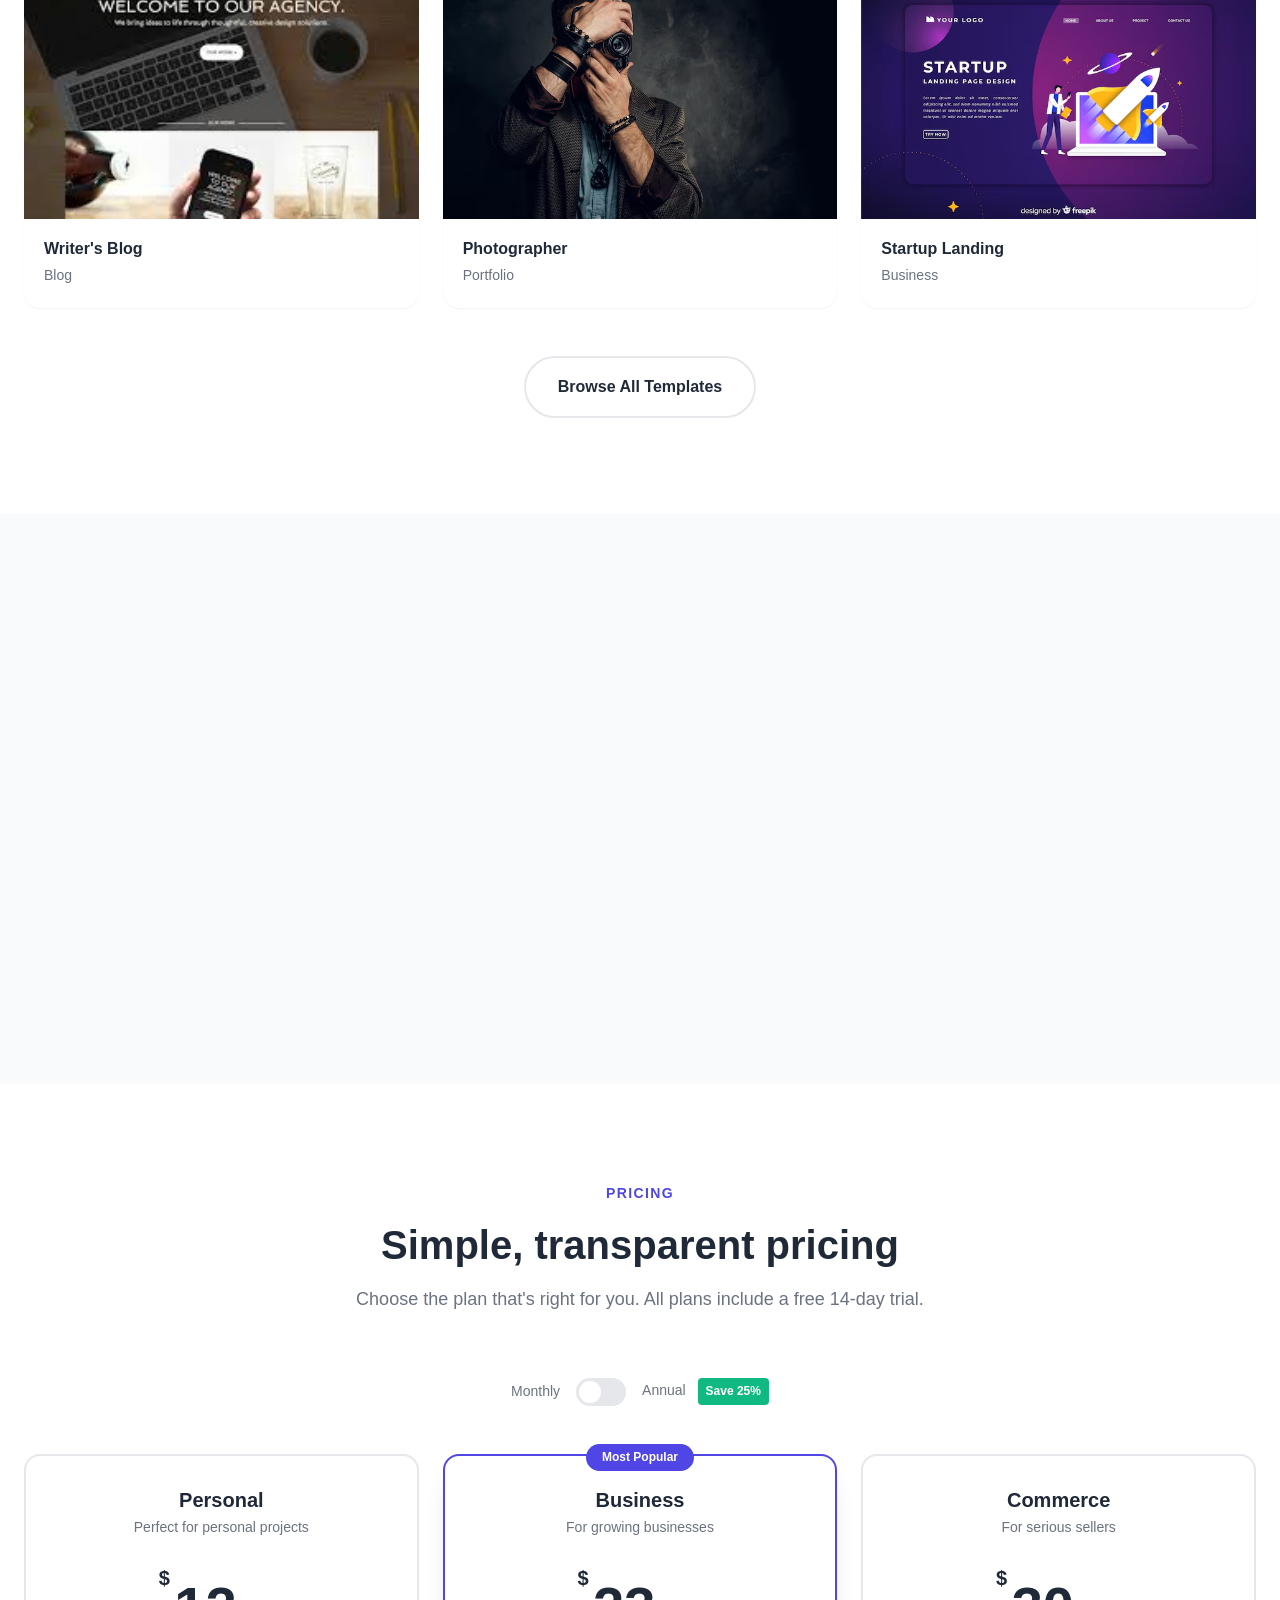
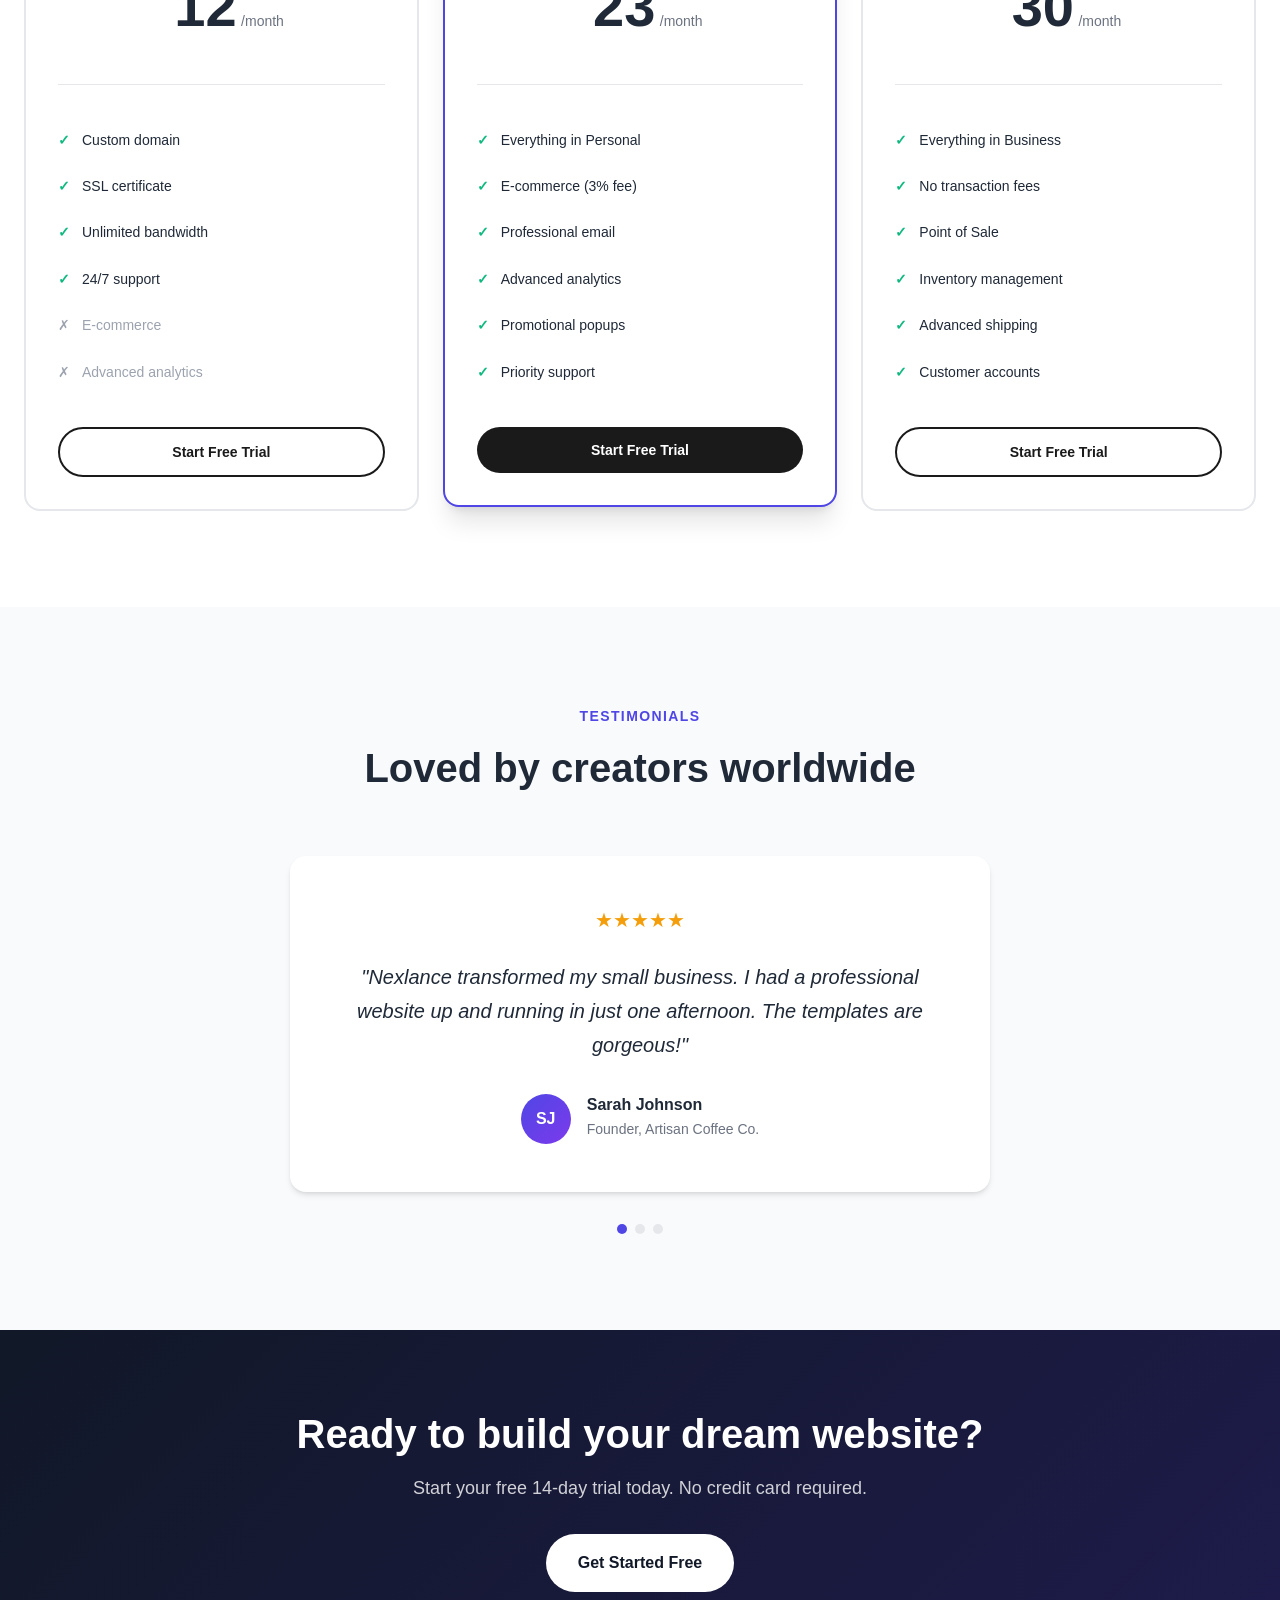
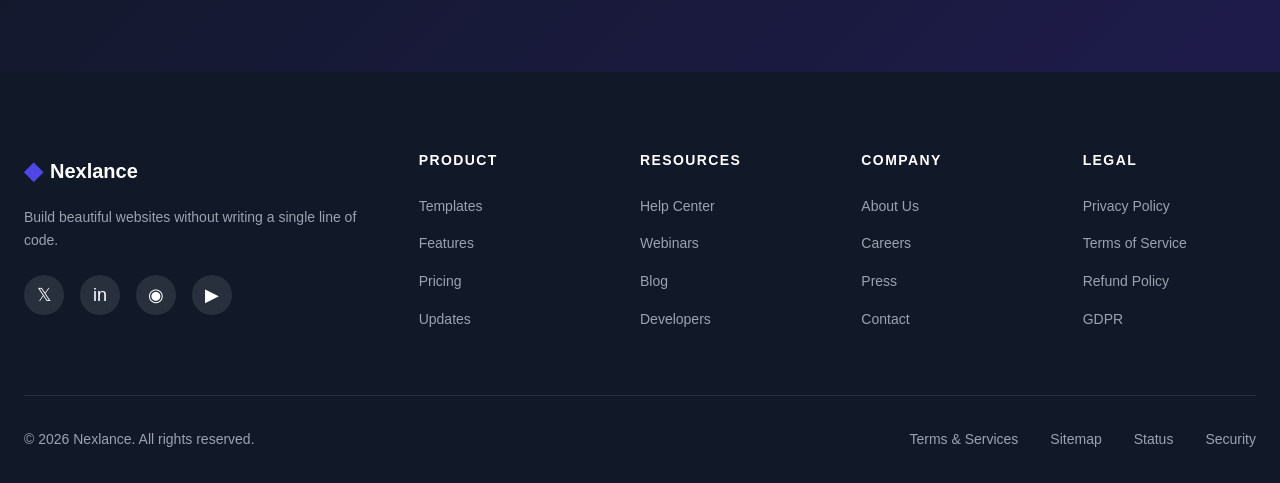
==== commit 053d8b88: "Add files via upload" ====
--- a/index.html
+++ b/index.html
@@ -4,6 +4,8 @@
     <meta charset="UTF-8">
     <meta name="viewport" content="width=device-width, initial-scale=1.0">
     <title>Nexlance — Create Your Website</title>
+    <!-- Favicon -->
+<link rel="icon" type="image/png" href="fav.png">
     <link rel="stylesheet" href="styles.css">
     <link rel="preconnect" href="https://fonts.googleapis.com">
     <link rel="preconnect" href="https://fonts.gstatic.com" crossorigin>
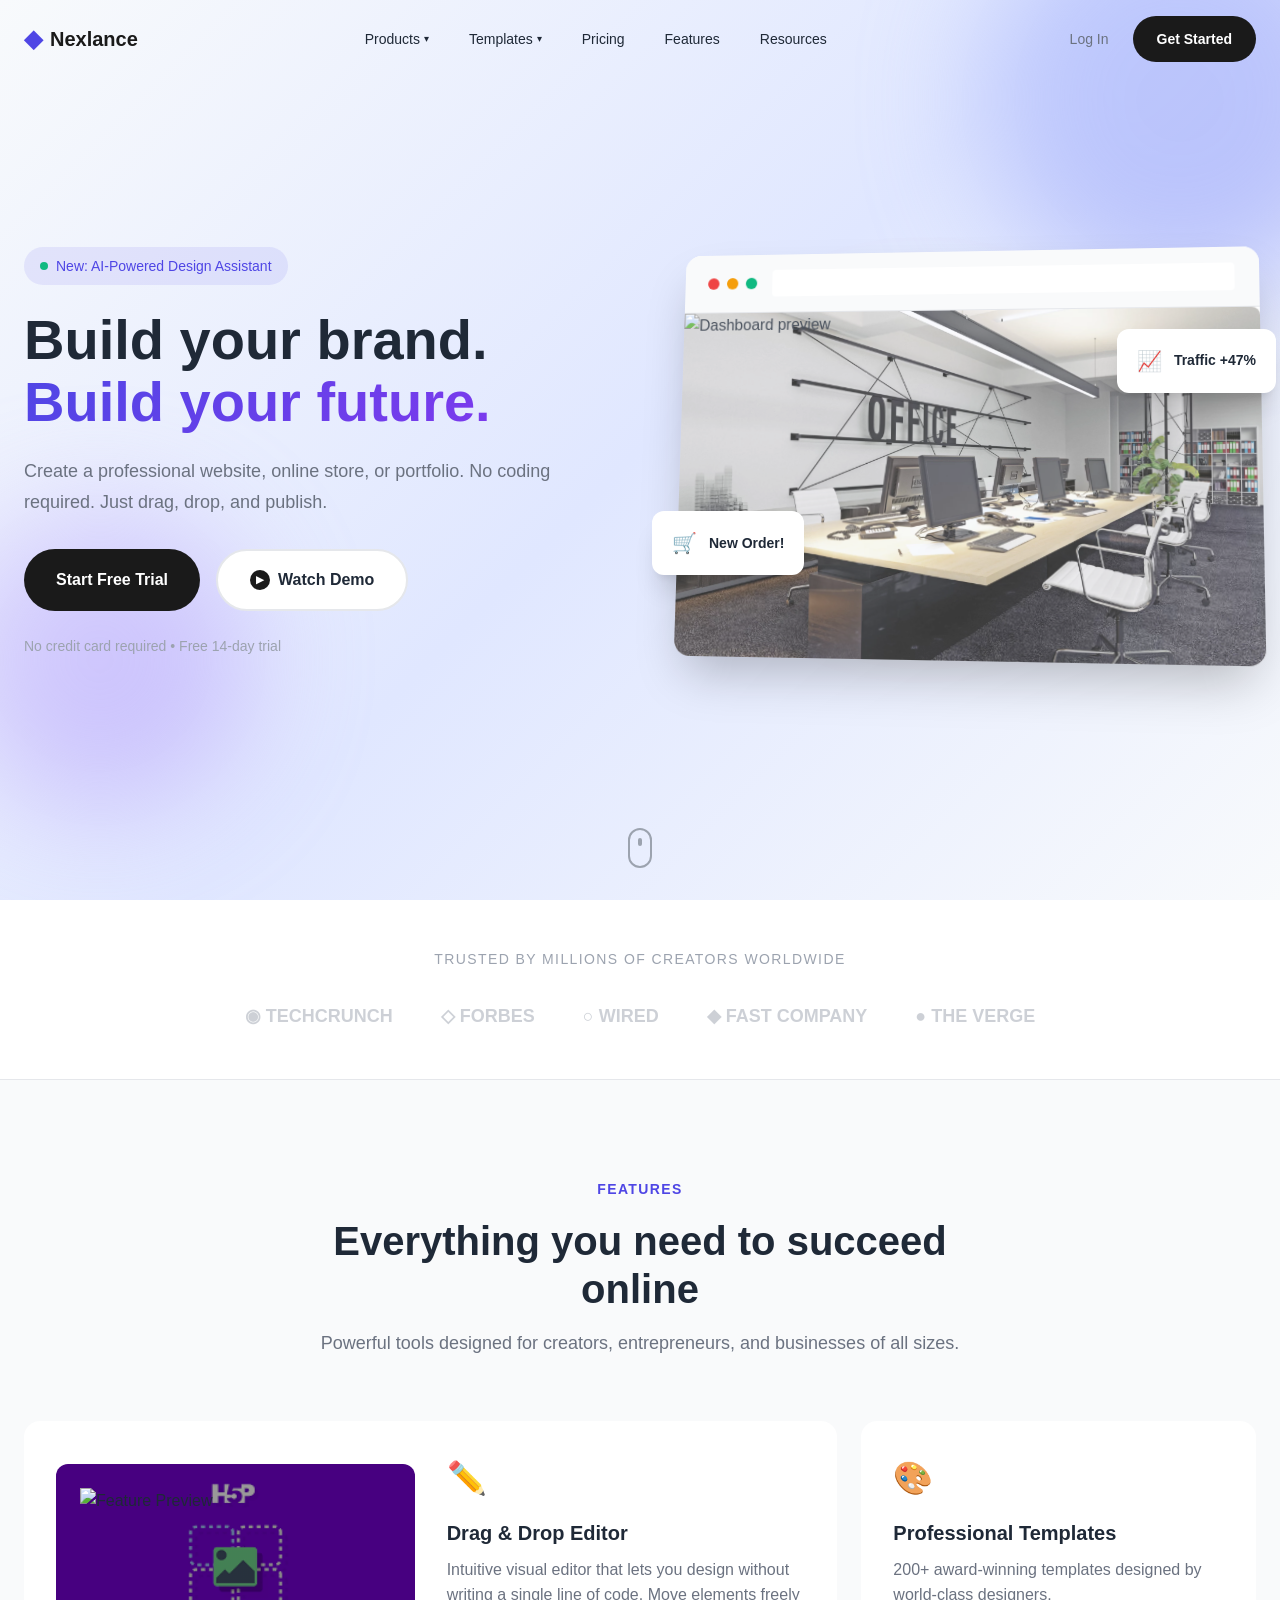
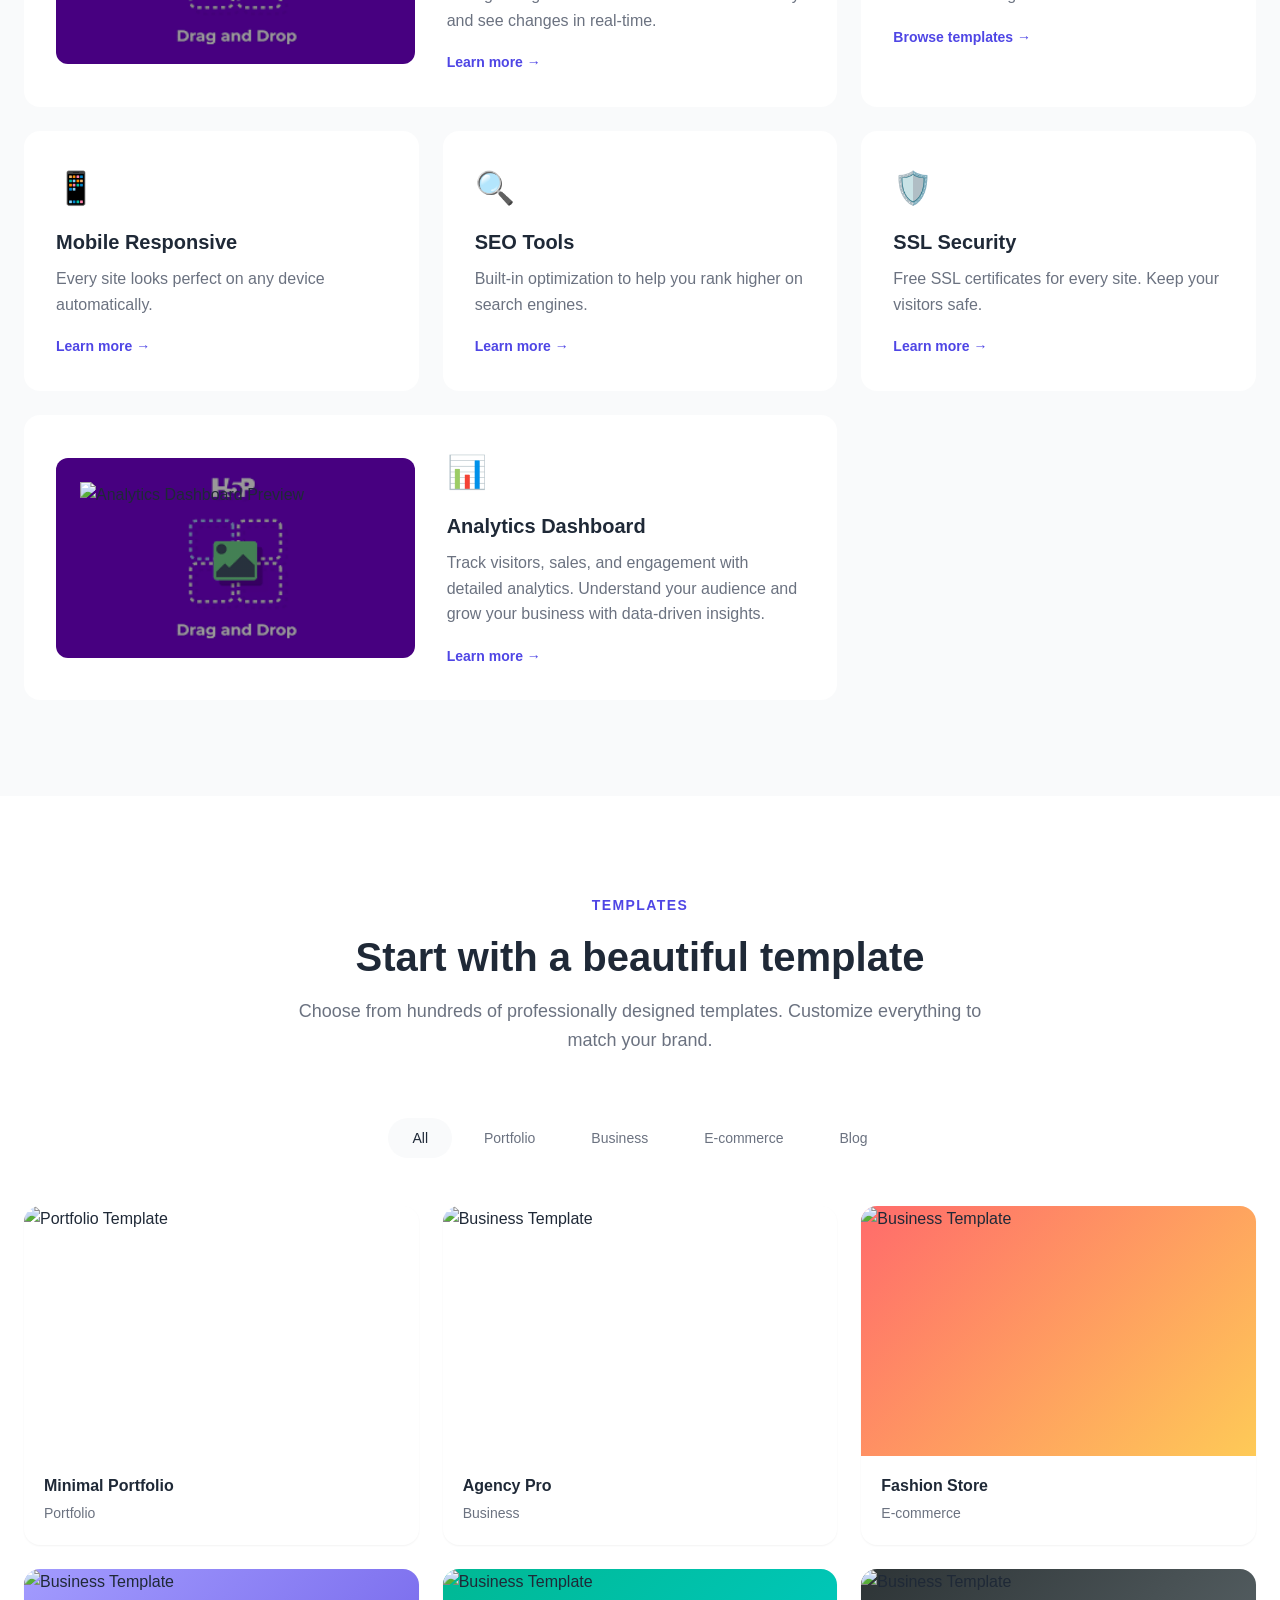
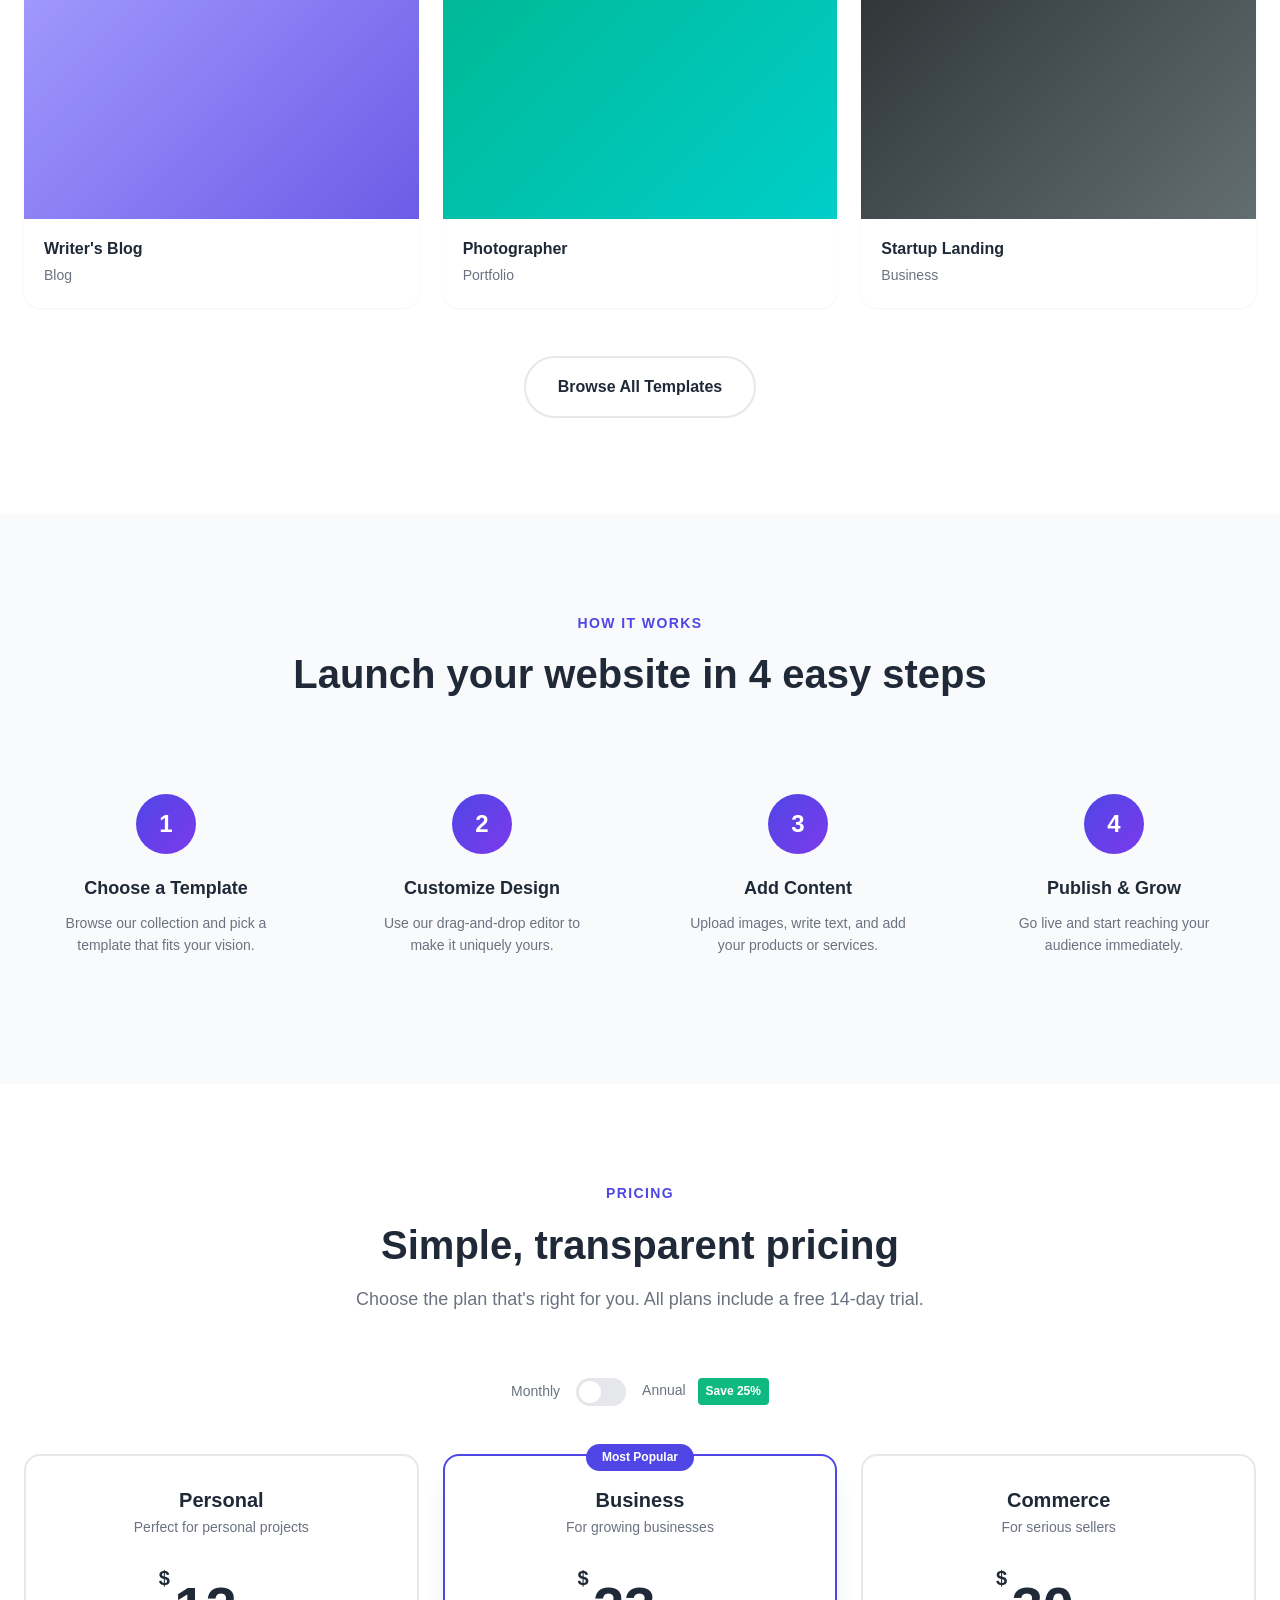
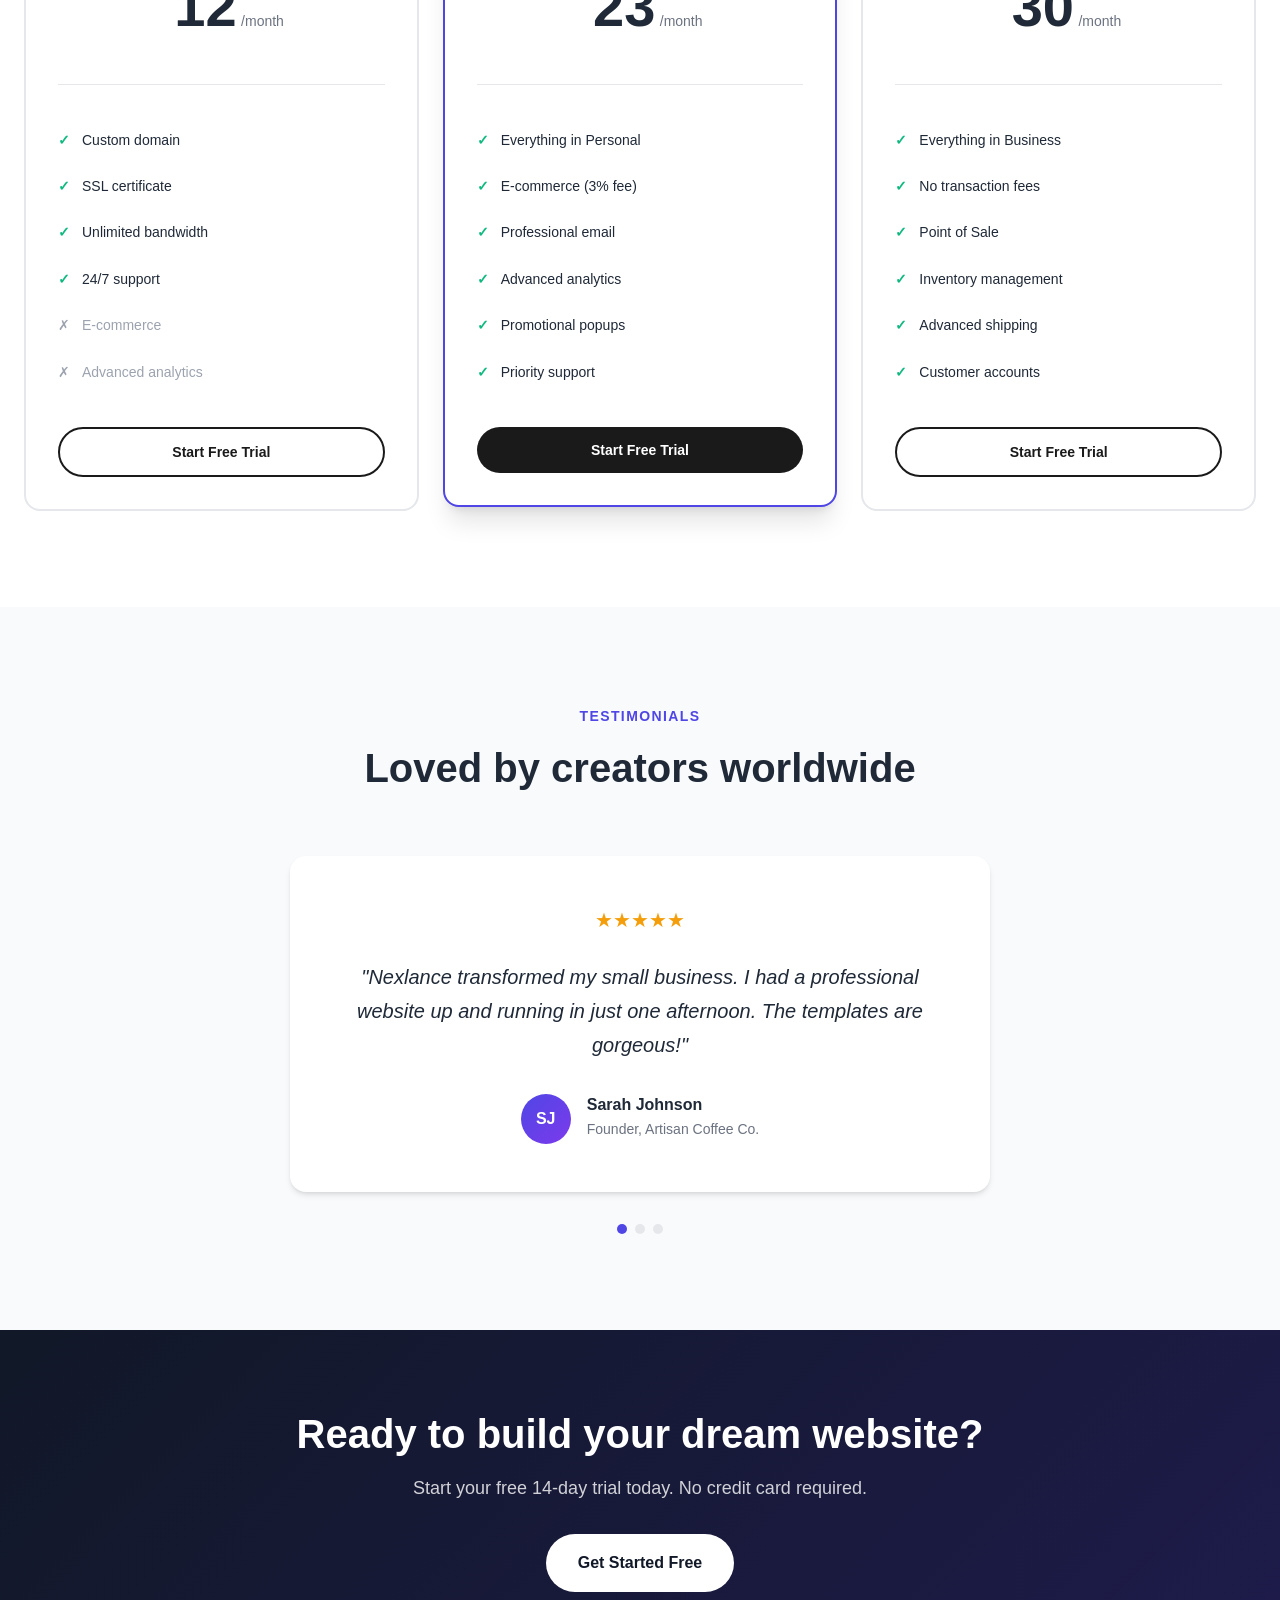
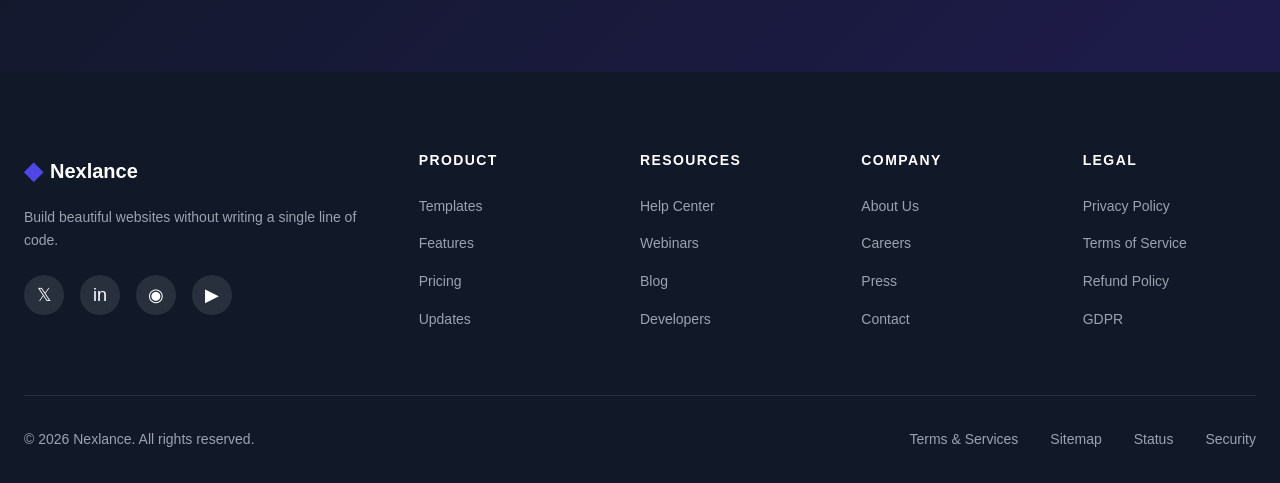
==== commit 9d6c2307: "Add files via upload" ====
--- a/index.html
+++ b/index.html
@@ -5,7 +5,7 @@
     <meta name="viewport" content="width=device-width, initial-scale=1.0">
     <title>Nexlance — Create Your Website</title>
     <!-- Favicon -->
-<link rel="icon" type="image/png" href="fav.png">
+<link rel="icon" type="image/png" href="fav.png"> 
     <link rel="stylesheet" href="styles.css">
     <link rel="preconnect" href="https://fonts.googleapis.com">
     <link rel="preconnect" href="https://fonts.gstatic.com" crossorigin>
@@ -84,8 +84,8 @@
                 <li class="nav-item"><a href="#resources">Resources</a></li>
             </ul>
             <div class="nav-actions">
-                <a href="#" class="btn-text">Log In</a>
-                <a href="#" class="btn-primary">Get Started</a>
+                <a href="login.html" class="btn-text">Log In</a>
+                <a href="login.html" class="btn-primary">Get Started</a>
             </div>
             <button class="mobile-toggle" id="mobile-toggle" aria-label="Toggle menu">
                 <span></span>
@@ -138,6 +138,7 @@
                         <div class="browser-address"></div>
                     </div>
                     <div class="browser-content">
+                        <img src="images/dash.jpeg" alt="Dashboard preview" style="width:100%; height:100%; object-fit:cover;">
                         <div class="demo-site">
                             <div class="demo-nav"></div>
                             <div class="demo-hero"></div>
@@ -203,6 +204,7 @@
             <div class="features-grid">
                 <div class="feature-card feature-large">
                     <div class="feature-visual">
+                        <img src="images/f3.png" alt="Feature Preview">
                         <!-- <div class="visual-editor">
                             <div class="editor-sidebar"></div>
                             <div class="editor-canvas">
@@ -252,10 +254,11 @@
                         <a href="#" class="feature-link">Learn more →</a>
                     </div>
                     <div class="feature-visual">
+                        <img src="images/analytics.png" alt="Analytics Dashboard Preview">
                         <div class="analytics-preview">
-                            <div class="analytics-header">
+                            <!-- <div class="analytics-header">
                                 <span></span><span></span><span></span>
-                            </div>
+                            </div> -->
                             <div class="analytics-chart">
                                 <div class="bar" style="height: 40%;"></div>
                                 <div class="bar" style="height: 60%;"></div>
@@ -292,7 +295,7 @@
             <div class="templates-grid">
                 <div class="template-card" data-category="portfolio">
                     <div class="template-preview" >
-                        <img src="f2.webp" alt="Portfolio Template" style="width:100%; height:100%; object-fit:cover;">
+                        <img src="images/f2.webp" alt="Portfolio Template" style="width:100%; height:100%; object-fit:cover;">
                         <div class="template-overlay">
                             <button class="btn-preview">Preview</button>
                             <button class="btn-use">Use Template</button>
@@ -305,7 +308,7 @@
                 </div>
                 <div class="template-card" data-category="business">
                     <div class="template-preview" >
-                        <img src="f1.webp" alt="Business Template" style="width:100%; height:100%; object-fit:cover;">
+                        <img src="images/f1.webp" alt="Business Template" style="width:100%; height:100%; object-fit:cover;">
                         <div class="template-overlay">
                             <button class="btn-preview">Preview</button>
                             <button class="btn-use">Use Template</button>
@@ -318,7 +321,7 @@
                 </div>
                 <div class="template-card" data-category="ecommerce">
                     <div class="template-preview" style="background: linear-gradient(135deg, #ff6b6b, #feca57);">
-                        <img src="f4.avif" alt="Business Template" style="width:100%; height:100%; object-fit:cover;">
+                        <img src="images/f4.avif" alt="Business Template" style="width:100%; height:100%; object-fit:cover;">
                         <div class="template-overlay">
                             <button class="btn-preview">Preview</button>
                             <button class="btn-use">Use Template</button>
@@ -331,7 +334,7 @@
                 </div>
                 <div class="template-card" data-category="blog">
                     <div class="template-preview" style="background: linear-gradient(135deg, #a29bfe, #6c5ce7);">
-                        <img src="agency.jpg" alt="Business Template" style="width:100%; height:100%; object-fit:cover;">
+                        <img src="images/agency.jpg" alt="Business Template" style="width:100%; height:100%; object-fit:cover;">
                         <div class="template-overlay">
                             <button class="btn-preview">Preview</button>
                             <button class="btn-use">Use Template</button>
@@ -344,7 +347,7 @@
                 </div>
                 <div class="template-card" data-category="portfolio">
                     <div class="template-preview" style="background: linear-gradient(135deg, #00b894, #00cec9);">
-                        <img src="photogrPHER.avif" alt="Business Template" style="width:100%; height:100%; object-fit:cover;">
+                        <img src="images/photogrPHER.avif" alt="Business Template" style="width:100%; height:100%; object-fit:cover;">
                         <div class="template-overlay">
                             <button class="btn-preview">Preview</button>
                             <button class="btn-use">Use Template</button>
@@ -357,7 +360,7 @@
                 </div>
                 <div class="template-card" data-category="business">
                     <div class="template-preview" style="background: linear-gradient(135deg, #2d3436, #636e72);">
-                        <img src="startup.avif" alt="Business Template" style="width:100%; height:100%; object-fit:cover;">
+                        <img src="images/startup.avif" alt="Business Template" style="width:100%; height:100%; object-fit:cover;">
                         <div class="template-overlay">
                             <button class="btn-preview">Preview</button>
                             <button class="btn-use">Use Template</button>
--- a/styles.css
+++ b/styles.css
@@ -1802,9 +1802,9 @@
 }
 
 .legal-divider {
-    hef.pngght: 1px;
+    height: 1px;
     background: #e5e7eb;
-    margpngn: 40px 0;
+    margin: 40px 0;
 }
 
 /* Back Button */
